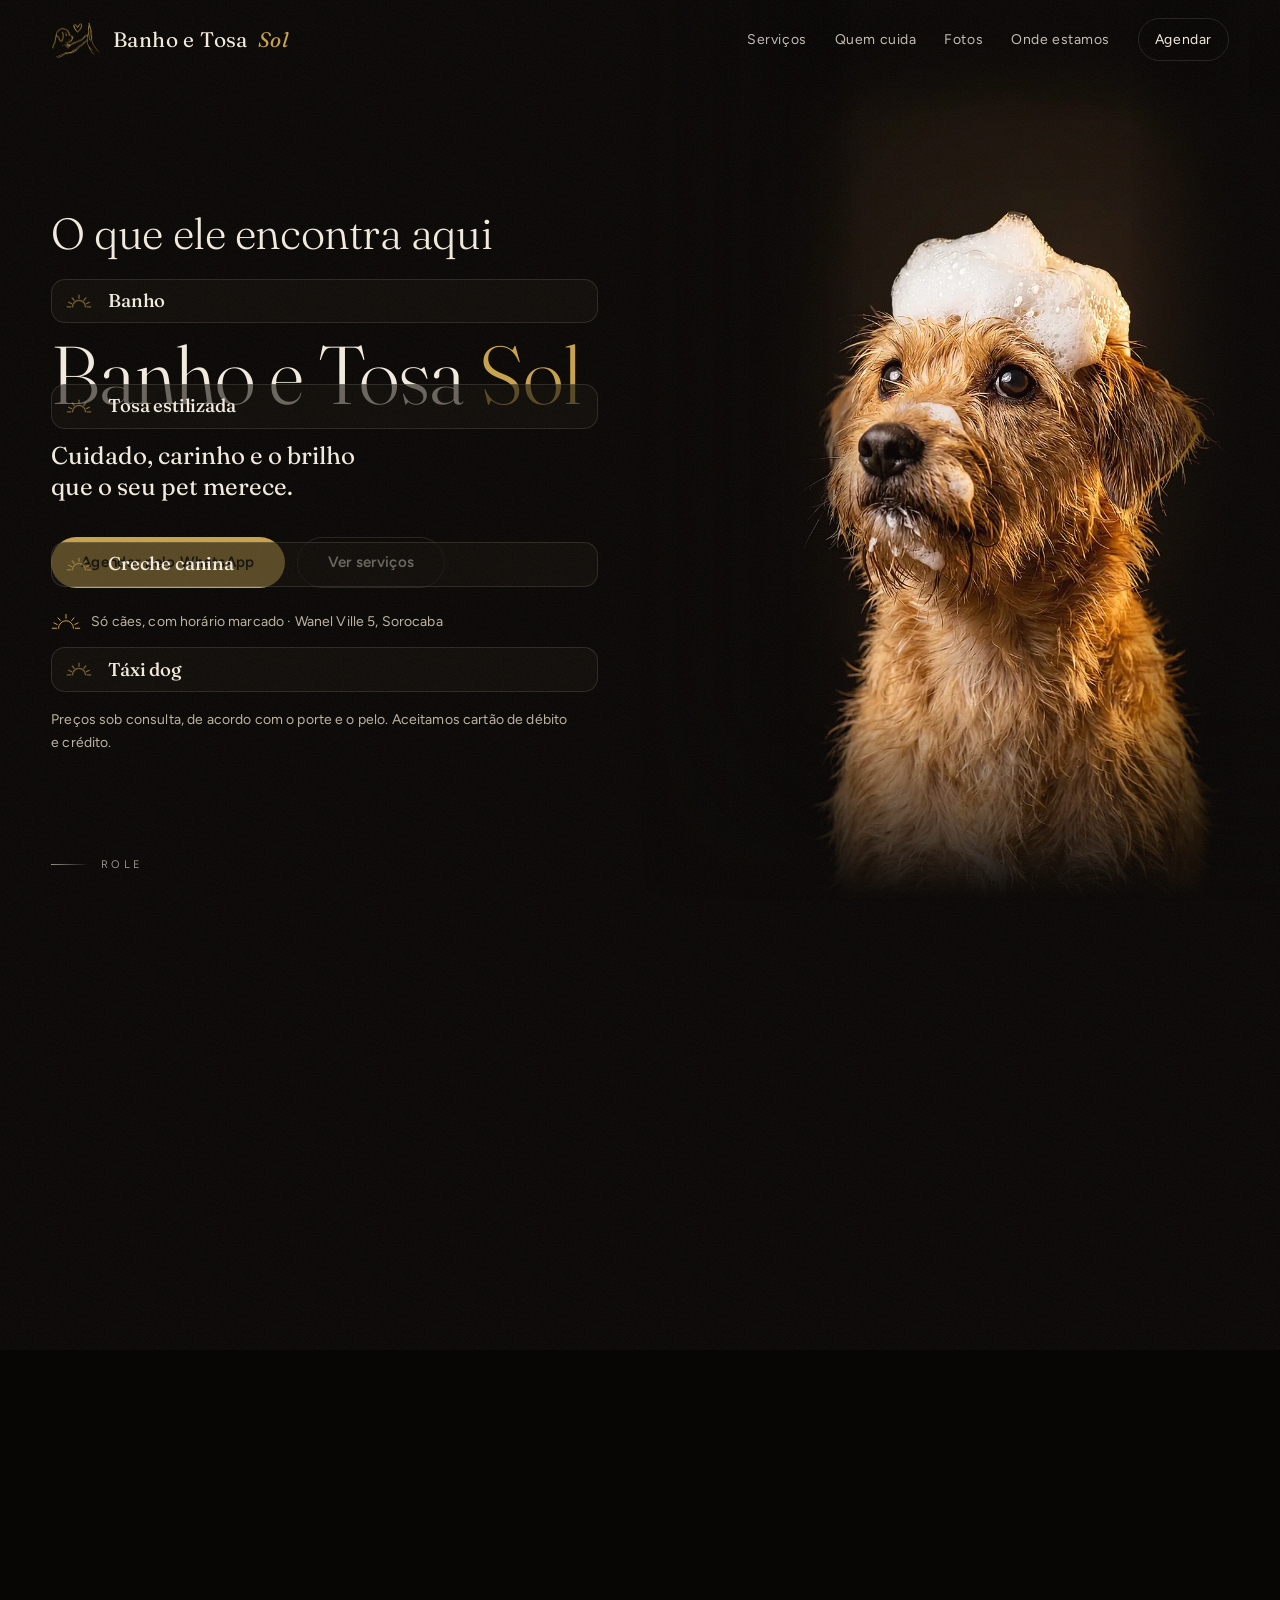
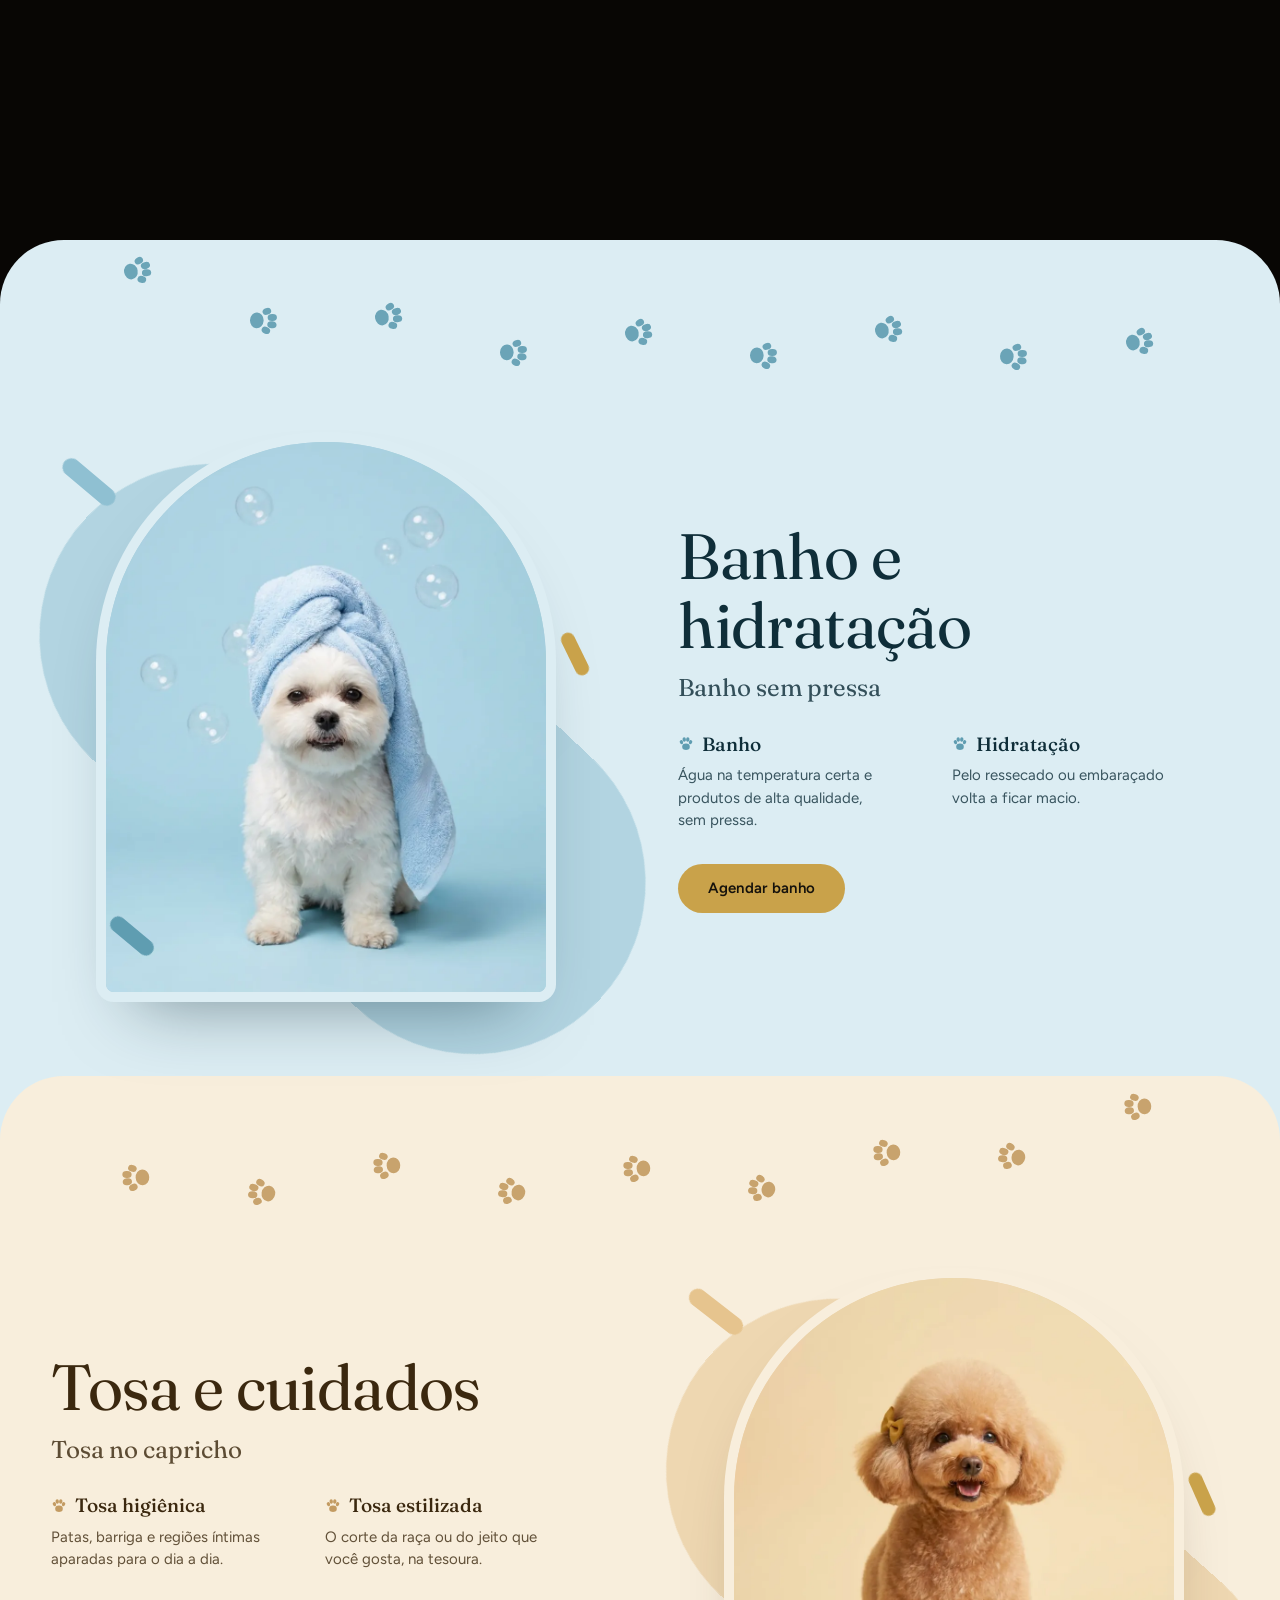
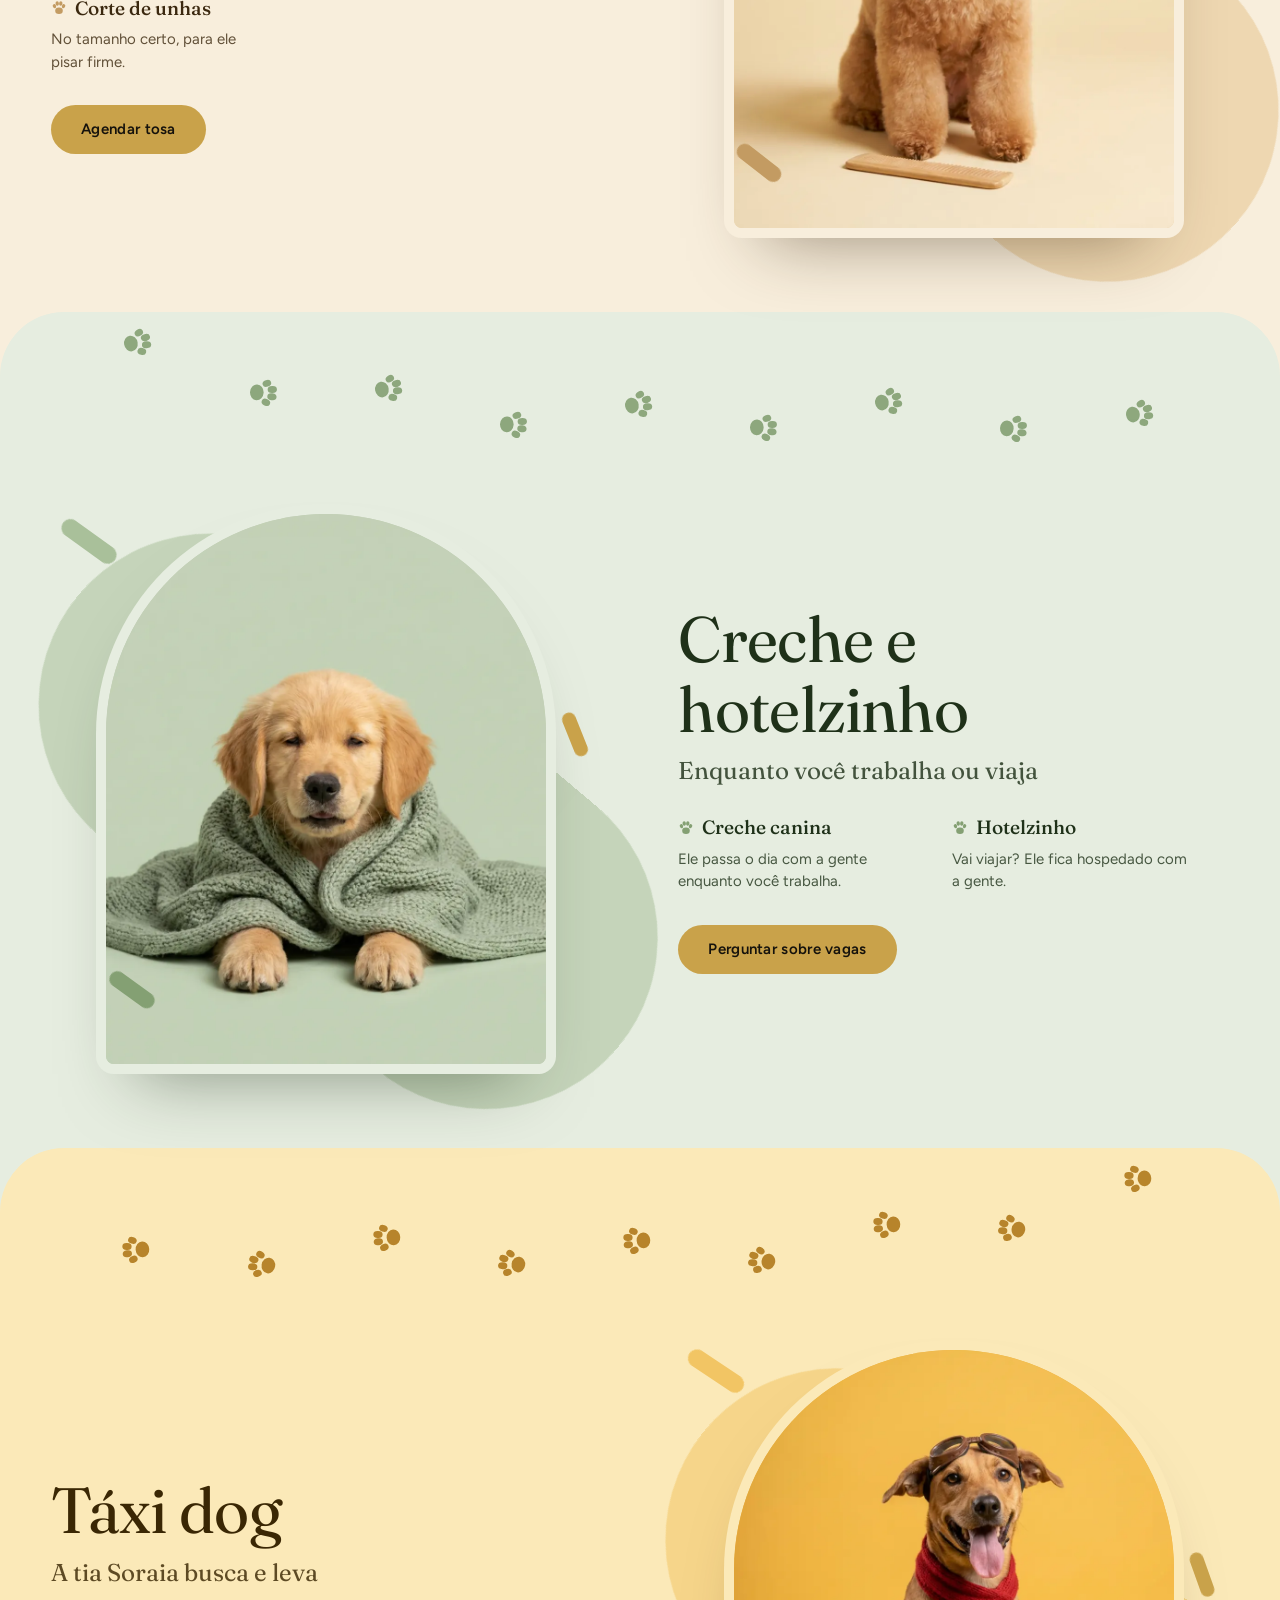
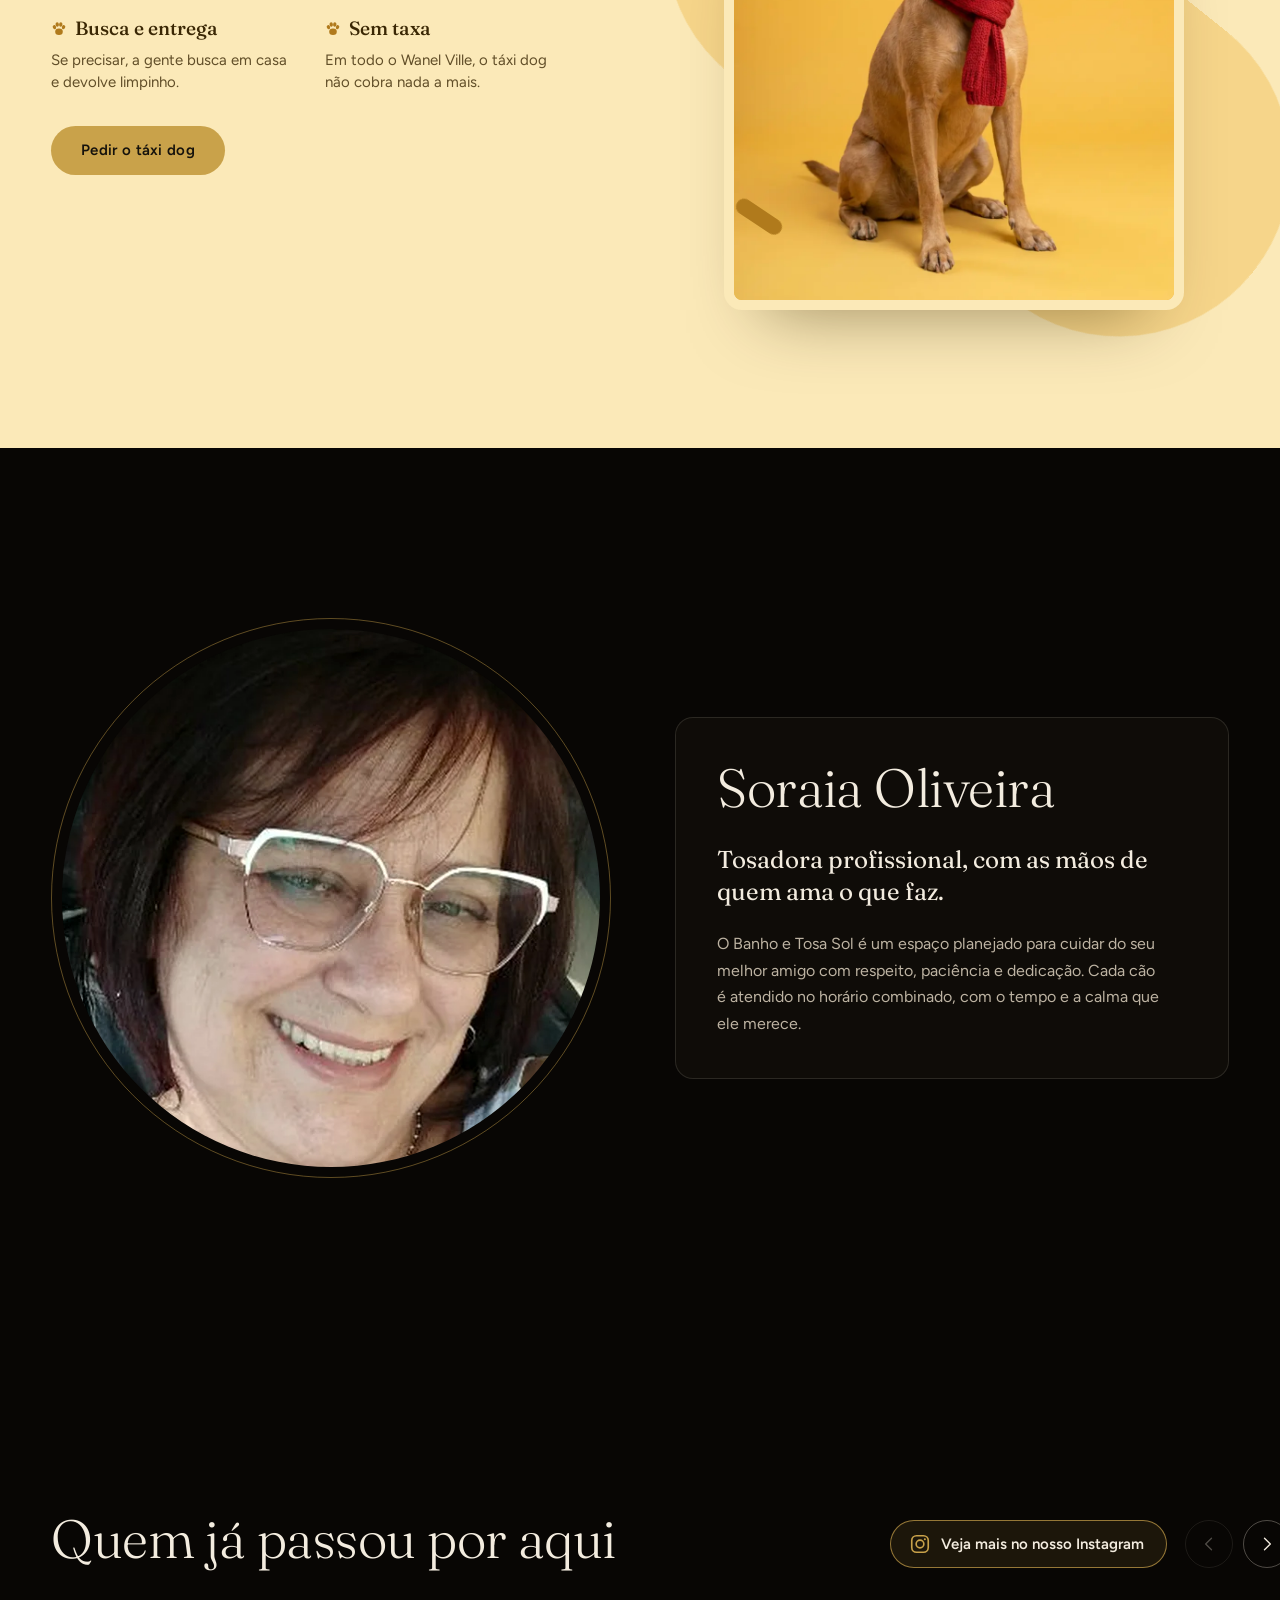
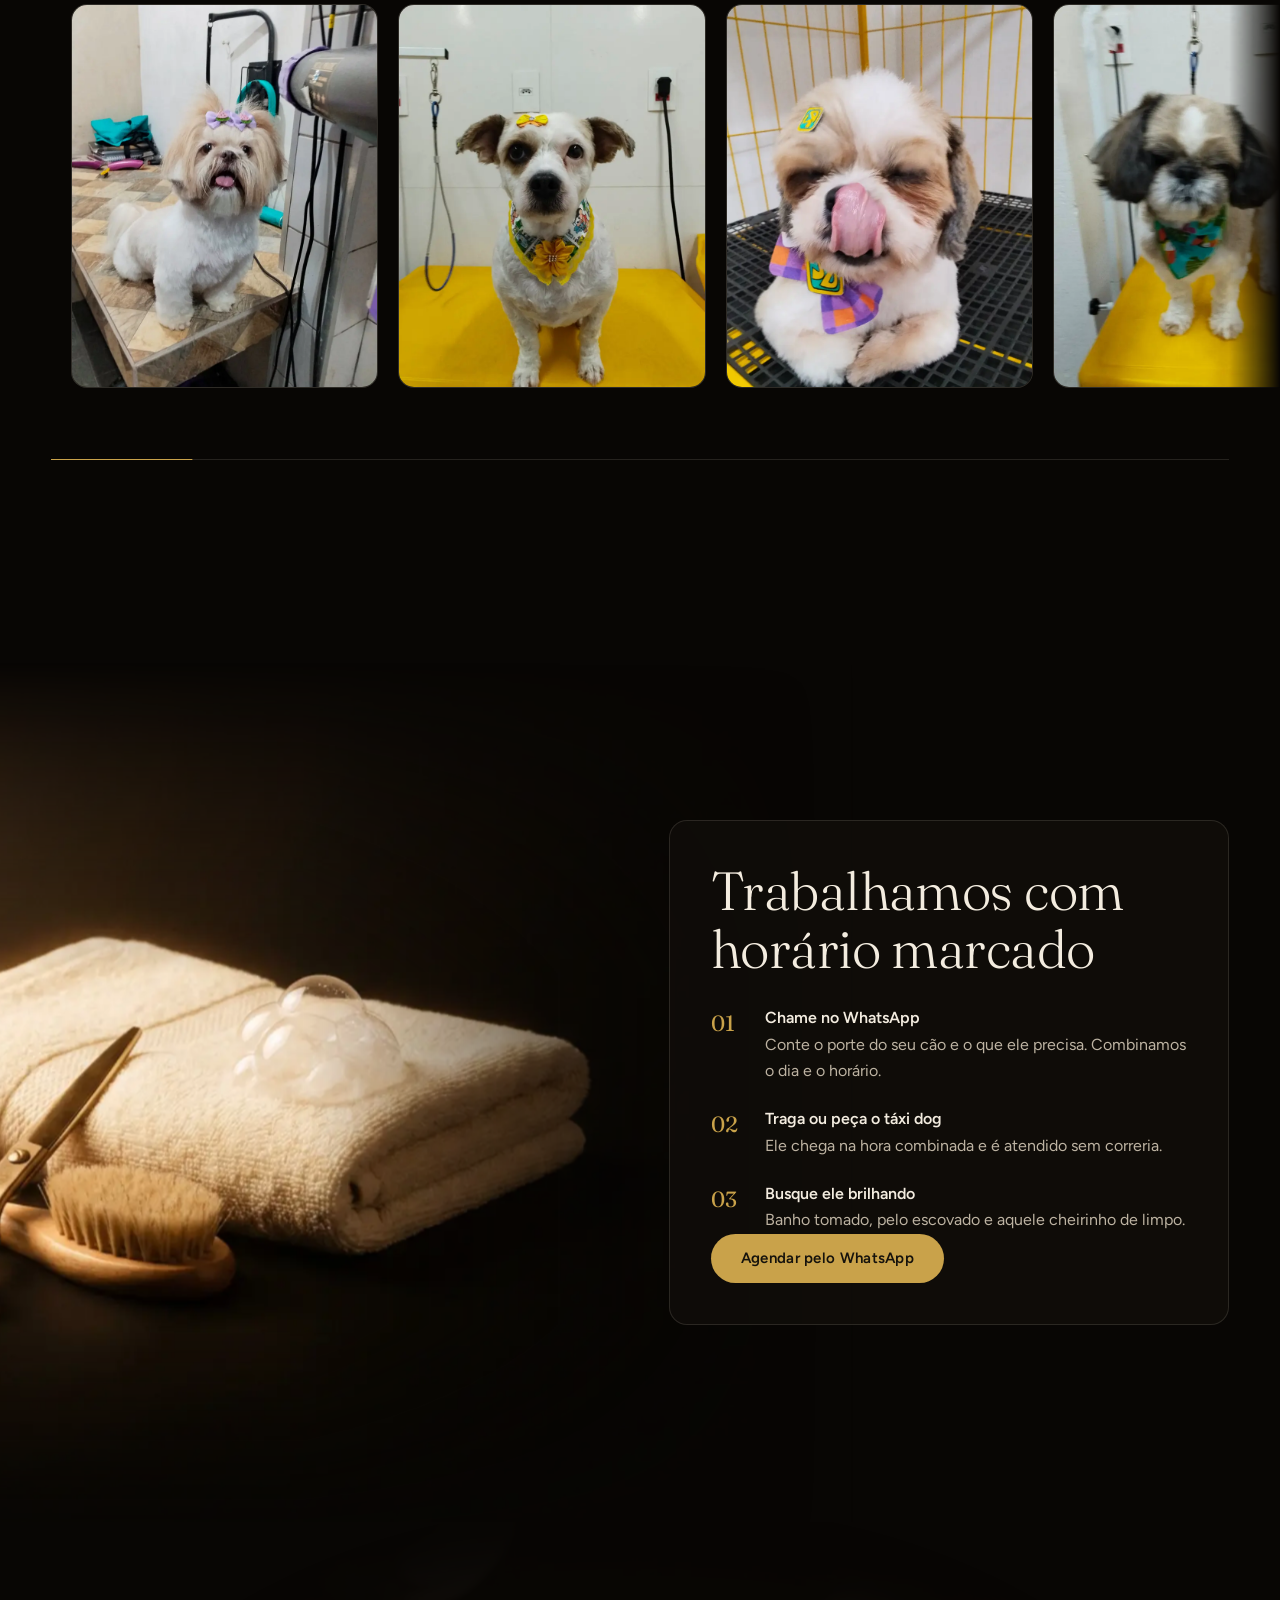
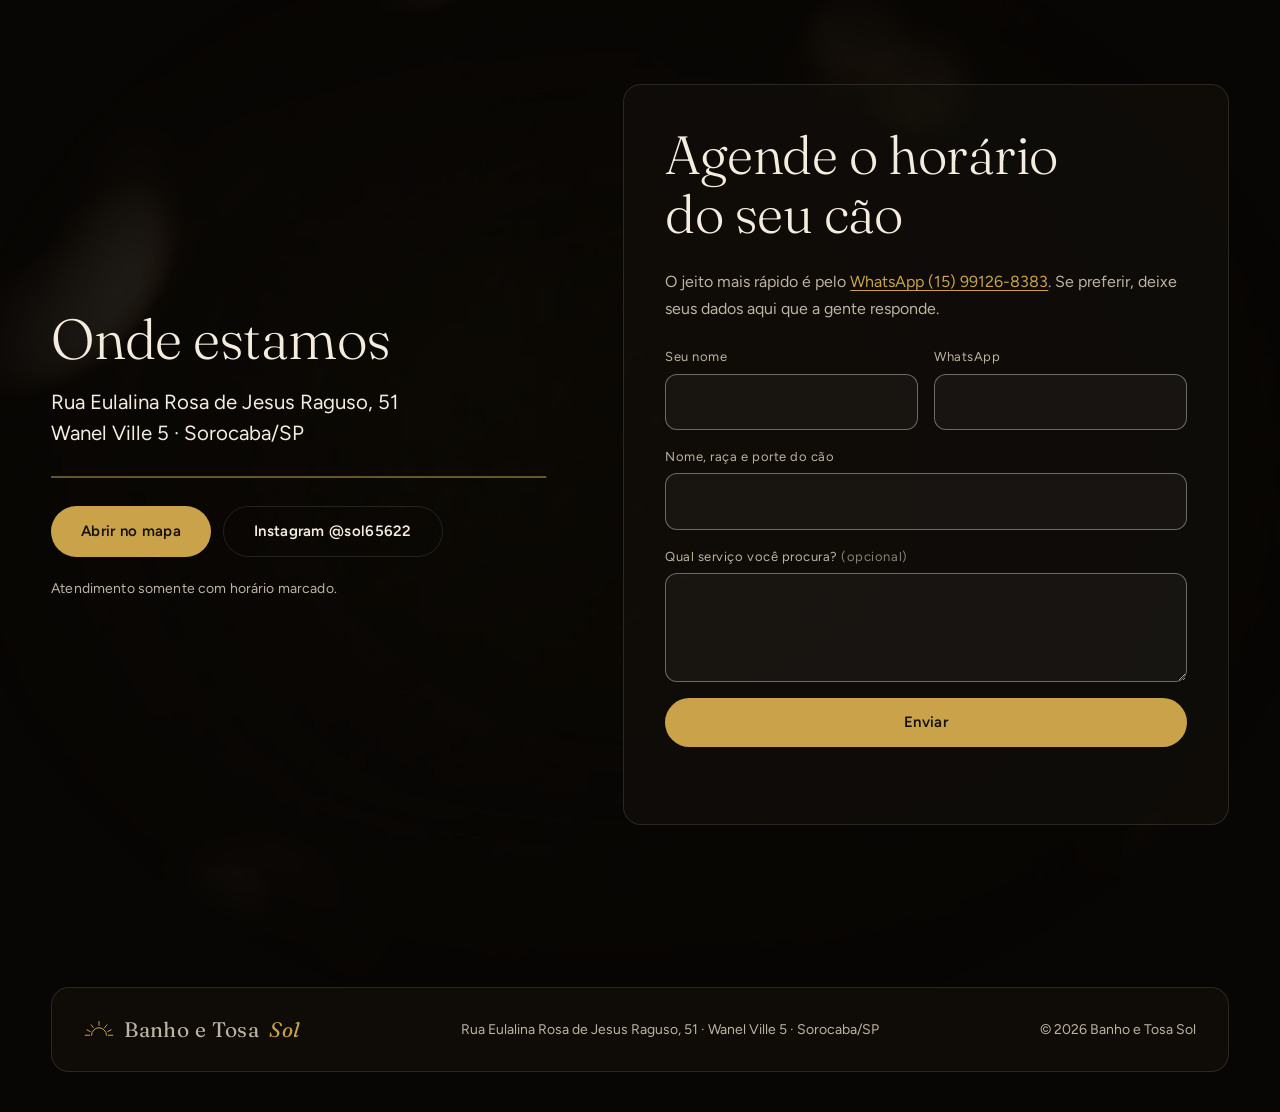
==== site/index.html @ 61ff8650 "Banho e Tosa Sol: site cinematográfico para pet shop Co-Authored-By: Claude Opus 5.5 <noreply@anthro" ====
<!doctype html>
<html lang="pt-BR">
<head>
  <meta charset="utf-8">
  <meta name="viewport" content="width=device-width, initial-scale=1, viewport-fit=cover">
  <title>Banho e Tosa Sol · Banho e tosa para cães no Wanel Ville 5, Sorocaba</title>
  <meta name="description" content="Banho, tosa higiênica e estilizada, hidratação, corte de unhas, creche, hotelzinho e táxi dog para cães. Atendimento com horário marcado no Wanel Ville 5, Sorocaba/SP.">
  <meta property="og:title" content="Banho e Tosa Sol">
  <meta property="og:description" content="Cuidado, carinho e o brilho que o seu pet merece. Banho e tosa para cães no Wanel Ville 5, Sorocaba.">
  <!-- Endereço do ar: se mudar de domínio, trocar aqui, no canonical e no og:image -->
  <link rel="canonical" href="https://banhoetosasol.netlify.app/">
  <meta property="og:url" content="https://banhoetosasol.netlify.app/">
  <meta property="og:image" content="https://banhoetosasol.netlify.app/assets/img/og.jpg">
  <meta property="og:image:width" content="1200">
  <meta property="og:image:height" content="630">
  <meta property="og:type" content="website">
  <meta property="og:locale" content="pt_BR">
  <meta name="theme-color" content="#080604">
  <link rel="icon" href="assets/favicon.png" type="image/png">
  <link rel="preconnect" href="https://fonts.googleapis.com">
  <link rel="preconnect" href="https://fonts.gstatic.com" crossorigin>
  <link href="https://fonts.googleapis.com/css2?family=Fraunces:ital,opsz,wght@0,9..144,300;0,9..144,500;1,9..144,300&family=Figtree:wght@400;500;600&display=swap" rel="stylesheet">
  <link rel="preload" as="image" href="assets/frames/desktop/f_0001.webp" media="(min-width: 861px)">
  <link rel="preload" as="image" href="assets/frames/mobile/f_0001.webp" media="(max-width: 860px)">
  <link rel="stylesheet" href="estilo.css">
  <script type="application/ld+json">
  {
    "@context": "https://schema.org",
    "@type": "PetStore",
    "name": "Banho e Tosa Sol",
    "description": "Banho e tosa para cães com horário marcado.",
    "telephone": "+55 15 99126-8383",
    "address": {
      "@type": "PostalAddress",
      "streetAddress": "Rua Eulalina Rosa de Jesus Raguso, 51",
      "addressLocality": "Sorocaba",
      "addressRegion": "SP",
      "addressCountry": "BR"
    },
    "sameAs": ["https://instagram.com/sol65622"]
  }
  </script>
</head>
<body>
<a class="pular" href="#main">Pular para o conteúdo</a>

<svg width="0" height="0" style="position:absolute" aria-hidden="true">
  <symbol id="pata" viewBox="0 0 40 40">
    <ellipse cx="20" cy="27" rx="9.5" ry="8.2"/>
    <ellipse cx="8.6" cy="15.5" rx="4.1" ry="5.3" transform="rotate(-22 8.6 15.5)"/>
    <ellipse cx="15.6" cy="8.6" rx="4.2" ry="5.6" transform="rotate(-7 15.6 8.6)"/>
    <ellipse cx="24.4" cy="8.6" rx="4.2" ry="5.6" transform="rotate(7 24.4 8.6)"/>
    <ellipse cx="31.4" cy="15.5" rx="4.1" ry="5.3" transform="rotate(22 31.4 15.5)"/>
  </symbol>
  <symbol id="sol" viewBox="0 0 48 28">
    <g fill="none" stroke="currentColor" stroke-width="1.6" stroke-linecap="round">
      <path d="M12 24a12 12 0 0 1 24 0"/>
      <path d="M24 2v6M11.3 7.3l3.6 4.4M36.7 7.3l-3.6 4.4M4.6 15.4l5.4 2.6M43.4 15.4 38 18M2 24h7M39 24h7"/>
    </g>
  </symbol>
</svg>

<header class="topo">
  <a href="#inicio" class="marca" aria-label="Banho e Tosa Sol, início">
    <img src="assets/logo-traco.png" alt="" class="marca-logo" width="200" height="153">
    <span class="marca-texto">Banho e Tosa <em>Sol</em></span>
  </a>
  <nav class="menu" aria-label="Seções">
    <a href="#servicos">Serviços</a>
    <a href="#quem-cuida">Quem cuida</a>
    <a href="#galeria">Fotos</a>
    <a href="#onde">Onde estamos</a>
    <a href="#contato" class="menu-cta">Agendar</a>
  </nav>
</header>

<main id="main" tabindex="-1">

  <!-- PALCO: o cachorro fica fixo à direita; a rolagem toca o vídeo em que os olhos descem
       acompanhando os cards de serviço que entram à esquerda, de cima para baixo. -->
  <section id="inicio" class="palco" aria-label="Banho e Tosa Sol e serviços">
    <div class="palco-fixo">

      <div class="cao" aria-hidden="true">
        <canvas class="cao-canvas"></canvas>
        <div class="cao-vinheta"></div>
      </div>

      <div class="palco-texto">
        <div class="abertura" data-ate="0.14">
          <h1>Banho e Tosa <span class="ouro">Sol</span></h1>
          <p class="apoio">Cuidado, carinho e o brilho que o seu pet merece.</p>
          <div class="acoes">
            <a class="botao" data-whats href="#contato">Agendar pelo WhatsApp</a>
            <a class="botao botao--linha" href="#servicos">Ver serviços</a>
          </div>
          <p class="nota"><svg class="sol-icone"><use href="#sol"/></svg>Só cães, com horário marcado · Wanel Ville 5, Sorocaba</p>
        </div>

        <div id="servicos" class="servicos" data-de="0.16">
          <div class="servicos-cabeca">
            <h2>O que ele encontra aqui</h2>
          </div>
          <ol class="lista-servicos">
            <li class="servico"><h3>Banho</h3><p><span>Água na temperatura certa e produtos de alta qualidade, sem pressa.</span></p></li>
            <li class="servico"><h3>Tosa higiênica</h3><p><span>Patas, barriga e regiões íntimas aparadas para o dia a dia ficar mais limpo.</span></p></li>
            <li class="servico"><h3>Tosa estilizada</h3><p><span>O corte da raça ou do jeito que você gosta, feito com tesoura e capricho.</span></p></li>
            <li class="servico"><h3>Hidratação</h3><p><span>Para o pelo ressecado ou embaraçado voltar a ficar macio.</span></p></li>
            <li class="servico"><h3>Corte de unhas</h3><p><span>Unhas no tamanho certo, para ele pisar firme e sem desconforto.</span></p></li>
            <li class="servico"><h3>Creche canina</h3><p><span>Seu cão passa o dia com a gente enquanto você trabalha.</span></p></li>
            <li class="servico"><h3>Hotelzinho</h3><p><span>Vai viajar? Ele fica hospedado com a gente.</span></p></li>
            <li class="servico"><h3>Táxi dog</h3><p><span>Se precisar, a tia Soraia busca e leva o seu cão. Sem taxa no Wanel Ville.</span></p></li>
          </ol>
          <p class="nota servicos-nota">Preços sob consulta, de acordo com o porte e o pelo. Aceitamos cartão de débito e crédito.</p>
        </div>
      </div>

      <div class="dica" aria-hidden="true"><span></span>role</div>
    </div>
  </section>

  <!-- CAPÍTULOS: cada grupo de serviço num "cômodo" colorido; trilha de patinhas na passagem -->
  <section class="capitulos" aria-label="Serviços em detalhe">
    <article class="cap cap--banho" aria-labelledby="cap-banho-titulo">
      <div class="trilha" aria-hidden="true"></div>
      <div class="cap-grade">
        <figure class="cap-foto"><span class="cap-capsula" aria-hidden="true"></span><span class="cap-pilula cap-pilula--1" aria-hidden="true"></span><span class="cap-pilula cap-pilula--2" aria-hidden="true"></span><span class="cap-pilula cap-pilula--3" aria-hidden="true"></span><div class="cap-arco"><img src="assets/img/cap-banho.webp" alt="Shih-tzu branco com uma toalha azul enrolada como turbante, cercado de bolhas de sabão" width="960" height="1200" loading="lazy" decoding="async"></div></figure>
        <div class="cap-texto">
          <h2 id="cap-banho-titulo">Banho e hidratação</h2>
          <p class="cap-lema">Banho sem pressa</p>
          <dl class="cap-servicos"><div><dt>Banho</dt><dd>Água na temperatura certa e produtos de alta qualidade, sem pressa.</dd></div><div><dt>Hidratação</dt><dd>Pelo ressecado ou embaraçado volta a ficar macio.</dd></div></dl>
          <a class="botao botao--tinta" data-whats data-msg="Olá! Quero agendar um banho para o meu cão." href="#contato">Agendar banho</a>
        </div>
      </div>
    </article>
    <article class="cap cap--tosa cap--inverso" aria-labelledby="cap-tosa-titulo">
      <div class="trilha" aria-hidden="true"></div>
      <div class="cap-grade">
        <figure class="cap-foto"><span class="cap-capsula" aria-hidden="true"></span><span class="cap-pilula cap-pilula--1" aria-hidden="true"></span><span class="cap-pilula cap-pilula--2" aria-hidden="true"></span><span class="cap-pilula cap-pilula--3" aria-hidden="true"></span><div class="cap-arco"><img src="assets/img/cap-tosa.webp" alt="Poodle caramelo recém-tosado, com um lacinho amarelo, sentado ao lado de um pente de madeira" width="960" height="1200" loading="lazy" decoding="async"></div></figure>
        <div class="cap-texto">
          <h2 id="cap-tosa-titulo">Tosa e cuidados</h2>
          <p class="cap-lema">Tosa no capricho</p>
          <dl class="cap-servicos"><div><dt>Tosa higiênica</dt><dd>Patas, barriga e regiões íntimas aparadas para o dia a dia.</dd></div><div><dt>Tosa estilizada</dt><dd>O corte da raça ou do jeito que você gosta, na tesoura.</dd></div><div><dt>Corte de unhas</dt><dd>No tamanho certo, para ele pisar firme.</dd></div></dl>
          <a class="botao botao--tinta" data-whats data-msg="Olá! Quero agendar uma tosa para o meu cão." href="#contato">Agendar tosa</a>
        </div>
      </div>
    </article>
    <article class="cap cap--creche" aria-labelledby="cap-creche-titulo">
      <div class="trilha" aria-hidden="true"></div>
      <div class="cap-grade">
        <figure class="cap-foto"><span class="cap-capsula" aria-hidden="true"></span><span class="cap-pilula cap-pilula--1" aria-hidden="true"></span><span class="cap-pilula cap-pilula--2" aria-hidden="true"></span><span class="cap-pilula cap-pilula--3" aria-hidden="true"></span><div class="cap-arco"><img src="assets/img/cap-creche.webp" alt="Filhote de golden retriever enrolado numa manta verde de tricô, quase dormindo" width="960" height="1200" loading="lazy" decoding="async"></div></figure>
        <div class="cap-texto">
          <h2 id="cap-creche-titulo">Creche e hotelzinho</h2>
          <p class="cap-lema">Enquanto você trabalha ou viaja</p>
          <dl class="cap-servicos"><div><dt>Creche canina</dt><dd>Ele passa o dia com a gente enquanto você trabalha.</dd></div><div><dt>Hotelzinho</dt><dd>Vai viajar? Ele fica hospedado com a gente.</dd></div></dl>
          <a class="botao botao--tinta" data-whats data-msg="Olá! Quero saber sobre vagas na creche ou no hotelzinho." href="#contato">Perguntar sobre vagas</a>
        </div>
      </div>
    </article>
    <article class="cap cap--taxi cap--inverso" aria-labelledby="cap-taxi-titulo">
      <div class="trilha" aria-hidden="true"></div>
      <div class="cap-grade">
        <figure class="cap-foto"><span class="cap-capsula" aria-hidden="true"></span><span class="cap-pilula cap-pilula--1" aria-hidden="true"></span><span class="cap-pilula cap-pilula--2" aria-hidden="true"></span><span class="cap-pilula cap-pilula--3" aria-hidden="true"></span><div class="cap-arco"><img src="assets/img/cap-taxi.webp" alt="Vira-lata caramelo de óculos de aviador na cabeça e lencinho vermelho, pronto para passear" width="960" height="1200" loading="lazy" decoding="async"></div></figure>
        <div class="cap-texto">
          <h2 id="cap-taxi-titulo">Táxi dog</h2>
          <p class="cap-lema">A tia Soraia busca e leva</p>
          <dl class="cap-servicos"><div><dt>Busca e entrega</dt><dd>Se precisar, a gente busca em casa e devolve limpinho.</dd></div><div><dt>Sem taxa</dt><dd>Em todo o Wanel Ville, o táxi dog não cobra nada a mais.</dd></div></dl>
          <a class="botao botao--tinta" data-whats data-msg="Olá! Quero pedir o táxi dog para o meu cão." href="#contato">Pedir o táxi dog</a>
        </div>
      </div>
    </article>
  </section>

  <!-- QUEM CUIDA -->
  <section id="quem-cuida" class="secao">
    <div class="secao-grade secao-grade--retrato">
      <figure class="retrato revelar">
        <img src="assets/img/soraia.webp" alt="Soraia Oliveira, tosadora do Banho e Tosa Sol, sorrindo" width="720" height="720" loading="lazy">
      </figure>
      <div class="painel revelar">
        <h2>Soraia Oliveira</h2>
        <p class="destaque">Tosadora profissional, com as mãos de quem ama o que faz.</p>
        <p>O Banho e Tosa Sol é um espaço planejado para cuidar do seu melhor amigo com respeito, paciência e dedicação. Cada cão é atendido no horário combinado, com o tempo e a calma que ele merece.</p>
      </div>
    </div>
  </section>

  <!-- GALERIA: fotos de clientes (trocar cada .foto--vazia por uma foto real, ver comentário abaixo) -->
  <section id="galeria" class="secao secao--galeria" aria-labelledby="galeria-titulo">
    <div class="galeria-cabeca">
      <h2 id="galeria-titulo">Quem já passou por aqui</h2>
      <div class="galeria-controles">
        <a class="galeria-insta" href="https://instagram.com/sol65622" target="_blank" rel="noopener"><svg viewBox="0 0 24 24" aria-hidden="true"><rect x="3" y="3" width="18" height="18" rx="5.2"/><circle cx="12" cy="12" r="4.2"/><circle cx="17.3" cy="6.7" r="1.1" class="ponto"/></svg>Veja mais no nosso Instagram</a>
        <button class="galeria-seta" data-dir="-1" aria-label="Fotos anteriores" disabled><svg viewBox="0 0 24 24" aria-hidden="true"><path d="M15 5l-7 7 7 7"/></svg></button>
        <button class="galeria-seta" data-dir="1" aria-label="Próximas fotos"><svg viewBox="0 0 24 24" aria-hidden="true"><path d="M9 5l7 7-7 7"/></svg></button>
      </div>
    </div>
    <!-- Para cada foto: <li class="foto" style="--i:N"><figure><div class="foto-moldura"><img src="assets/img/galeria/NOME.webp" alt="DESCRIÇÃO" width="800" height="1000" loading="lazy" decoding="async"></div></figure></li> -->
    <ul class="galeria" tabindex="0" aria-label="Fotos de cães atendidos e posts de datas especiais, role para o lado">
          <li class="foto" style="--i:0">
            <figure>
              <div class="foto-moldura"><img src="assets/img/galeria/p01.webp" alt="Shih-tzu de pelo claro com laço lilás, recém-tosado, sentado na bancada do salão" width="800" height="1000" loading="lazy" decoding="async"></div>
            </figure>
          </li>
          <li class="foto" style="--i:1">
            <figure>
              <div class="foto-moldura"><img src="assets/img/galeria/p04.webp" alt="Cão branco de orelhas marrons com bandana amarela, sentado na mesa de banho" width="800" height="1000" loading="lazy" decoding="async"></div>
            </figure>
          </li>
          <li class="foto" style="--i:2">
            <figure>
              <div class="foto-moldura"><img src="assets/img/galeria/p05.webp" alt="Shih-tzu branco e caramelo lambendo o focinho, com gravatinha xadrez lilás" width="800" height="1000" loading="lazy" decoding="async"></div>
            </figure>
          </li>
          <li class="foto" style="--i:3">
            <figure>
              <div class="foto-moldura"><img src="assets/img/galeria/p09.webp" alt="Shih-tzu preto e branco com bandana verde, em pé na mesa de banho amarela" width="800" height="1000" loading="lazy" decoding="async"></div>
            </figure>
          </li>
          <li class="foto" style="--i:4">
            <figure>
              <div class="foto-moldura"><img src="assets/img/galeria/p16.webp" alt="Shih-tzu cinza com chapéu de bruxa e capa laranja, em post de Halloween" width="800" height="1000" loading="lazy" decoding="async"></div>
              <figcaption>Halloween no @sol65622</figcaption>
            </figure>
          </li>
          <li class="foto" style="--i:5">
            <figure>
              <div class="foto-moldura"><img src="assets/img/galeria/p22.webp" alt="Shih-tzu branco e caramelo com gola colorida, em post de Dia das Crianças" width="800" height="1000" loading="lazy" decoding="async"></div>
              <figcaption>Dia das Crianças no @sol65622</figcaption>
            </figure>
          </li>
          <li class="foto" style="--i:6">
            <figure>
              <div class="foto-moldura"><img src="assets/img/galeria/p20.webp" alt="Shih-tzu preto e branco com chapéu e capa roxos de bruxa, em post de Halloween" width="800" height="1000" loading="lazy" decoding="async"></div>
              <figcaption>Halloween no @sol65622</figcaption>
            </figure>
          </li>
          <li class="foto" style="--i:7">
            <figure>
              <div class="foto-moldura"><img src="assets/img/galeria/p19.webp" alt="Shih-tzu com gravata-borboleta azul e amarela, em post de Dia dos Pais" width="800" height="1000" loading="lazy" decoding="async"></div>
              <figcaption>Dia dos Pais no @sol65622</figcaption>
            </figure>
          </li>
          <li class="foto" style="--i:8">
            <figure>
              <div class="foto-moldura"><img src="assets/img/galeria/p21.webp" alt="Shih-tzu com bandana vermelha, em post de Dia dos Pais" width="800" height="1000" loading="lazy" decoding="async"></div>
              <figcaption>Dia dos Pais no @sol65622</figcaption>
            </figure>
          </li>
    </ul>
    <div class="galeria-progresso" aria-hidden="true"><span></span></div>
  </section>

  <!-- COMO FUNCIONA -->
  <section id="como-funciona" class="secao">
    <img class="arte arte--esquerda" src="assets/img/cuidado.webp" alt="" loading="lazy">
    <div class="secao-grade secao-grade--direita">
      <div class="painel revelar">
        <h2>Trabalhamos com horário marcado</h2>
        <ol class="passos">
          <li><strong>Chame no WhatsApp</strong><span>Conte o porte do seu cão e o que ele precisa. Combinamos o dia e o horário.</span></li>
          <li><strong>Traga ou peça o táxi dog</strong><span>Ele chega na hora combinada e é atendido sem correria.</span></li>
          <li><strong>Busque ele brilhando</strong><span>Banho tomado, pelo escovado e aquele cheirinho de limpo.</span></li>
        </ol>
        <a class="botao" data-whats href="#contato">Agendar pelo WhatsApp</a>
      </div>
    </div>
  </section>

  <!-- ONDE ESTAMOS + CONTATO, lado a lado -->
  <section id="contato" class="secao secao--contato">
    <img class="arte arte--fundo arte--suave" src="assets/img/bolhas.webp" alt="" loading="lazy">
    <div class="contato-grade">
      <div id="onde" class="onde revelar">
        <div class="onde-texto">
          <h2>Onde estamos</h2>
          <address>Rua Eulalina Rosa de Jesus Raguso, 51<br>Wanel Ville 5 · Sorocaba/SP</address>
        </div>
        <svg class="onde-linha" viewBox="0 0 400 2" preserveAspectRatio="none" aria-hidden="true"><line x1="0" y1="1" x2="400" y2="1" pathLength="1"/></svg>
        <div class="onde-acoes">
          <a class="botao" href="https://www.google.com/maps/search/?api=1&query=Rua+Eulalina+Rosa+de+Jesus+Raguso%2C+51%2C+Wanel+Ville+5%2C+Sorocaba+SP" target="_blank" rel="noopener">Abrir no mapa</a>
          <a class="botao botao--linha" href="https://instagram.com/sol65622" target="_blank" rel="noopener">Instagram @sol65622</a>
          <p class="nota">Atendimento somente com horário marcado.</p>
        </div>
      </div>
      <div class="painel painel--form revelar">
        <h2>Agende o horário do seu cão</h2>
        <p>O jeito mais rápido é pelo <a data-whats href="#contato">WhatsApp (15) 99126-8383</a>. Se preferir, deixe seus dados aqui que a gente responde.</p>
        <form class="form" novalidate>
          <div class="campo">
            <label for="f-nome">Seu nome</label>
            <input id="f-nome" name="nome" autocomplete="name" required>
          </div>
          <div class="campo">
            <label for="f-tel">WhatsApp</label>
            <input id="f-tel" name="telefone" type="tel" autocomplete="tel" inputmode="tel" required>
          </div>
          <div class="campo campo--inteiro">
            <label for="f-cao">Nome, raça e porte do cão</label>
            <input id="f-cao" name="cao" autocomplete="off" required>
          </div>
          <div class="campo campo--inteiro">
            <label for="f-msg">Qual serviço você procura? <span class="opcional">(opcional)</span></label>
            <textarea id="f-msg" name="mensagem" rows="3"></textarea>
          </div>
          <input type="text" name="_honey" class="pote" tabindex="-1" autocomplete="off" aria-hidden="true">
          <button type="submit" class="botao campo--inteiro">Enviar</button>
          <p class="form-status campo--inteiro" role="status" aria-live="polite"></p>
        </form>
      </div>
    </div>
  </section>

</main>

<footer class="rodape">
  <div class="painel rodape-painel">
    <span class="marca-texto"><svg class="sol-icone"><use href="#sol"/></svg>Banho e Tosa <em>Sol</em></span>
    <span>Rua Eulalina Rosa de Jesus Raguso, 51 · Wanel Ville 5 · Sorocaba/SP</span>
    <span>© <span data-ano></span> Banho e Tosa Sol</span>
  </div>
</footer>

<a class="whats" data-whats target="_blank" rel="noopener" aria-label="Conversar no WhatsApp">
  <svg viewBox="0 0 32 32" aria-hidden="true"><path fill="currentColor" d="M16 3C9 3 3.3 8.6 3.3 15.6c0 2.4.7 4.7 1.9 6.7L3 29l6.9-2.1c1.9 1 4 1.6 6.1 1.6 7 0 12.7-5.6 12.7-12.6S23 3 16 3Zm0 23.1c-1.9 0-3.8-.5-5.4-1.5l-.4-.2-4.1 1.2 1.3-4-.3-.4a10.4 10.4 0 0 1-1.6-5.6C5.5 9.8 10.2 5.2 16 5.2s10.5 4.6 10.5 10.4S21.8 26.1 16 26.1Zm5.8-7.8c-.3-.2-1.9-.9-2.2-1-.3-.1-.5-.2-.7.2-.2.3-.8 1-1 1.2-.2.2-.4.2-.7.1-.3-.2-1.3-.5-2.5-1.6-.9-.8-1.6-1.8-1.7-2.1-.2-.3 0-.5.1-.6l.5-.6.3-.5c.1-.2 0-.4 0-.6l-1-2.4c-.3-.6-.5-.5-.7-.5h-.6c-.2 0-.6.1-.9.4-.3.3-1.2 1.1-1.2 2.8s1.2 3.2 1.4 3.4c.2.2 2.4 3.6 5.7 5 .8.4 1.4.6 1.9.7.8.3 1.6.2 2.2.1.7-.1 1.9-.8 2.2-1.5.3-.7.3-1.4.2-1.5-.1-.2-.3-.3-.6-.4Z"/></svg>
</a>

<script src="config.js"></script>
<script src="app.js"></script>
</body>
</html>
---- site/estilo.css ----
/* ── Tokens: ajuste pela identidade visual do cliente ───────────────────── */
:root {
  --fundo: #080604;          /* MESMA cor usada nos prompts das imagens */
  --fundo-2: #12100c;
  --texto: #f3ecdf;
  --texto-suave: #bdb3a2;
  --acento: #c9a24a;         /* cor principal da marca */
  --acento-texto: #15120c;   /* texto sobre o acento */
  --linha: rgb(243 236 223 / 0.12);
  --painel: rgb(20 17 12 / 0.62);
  --mistura: lighten;        /* tema escuro: lighten | tema claro: multiply */

  --fonte-titulo: "Fraunces", Georgia, serif;
  --fonte-texto: "Figtree", system-ui, sans-serif;

  --raio: 18px;
  --gutter: clamp(16px, 4vw, 56px);
  --largura: 1240px;
  --ease: cubic-bezier(.2, .7, .1, 1);
}
/* Tema claro (marcas de luz, saúde, casamento etc.): troque os tokens assim
:root {
  --fundo: #f4efe7; --fundo-2: #ebe4d8; --texto: #1d1a16; --texto-suave: #5d564c;
  --linha: rgb(29 26 22 / .12); --painel: rgb(244 239 231 / .7); --mistura: multiply;
}
*/

*, *::before, *::after { box-sizing: border-box; }
html { scroll-behavior: smooth; -webkit-text-size-adjust: 100%; overflow-x: clip; }
body {
  margin: 0;
  background: var(--fundo);
  color: var(--texto);
  font: 400 clamp(16px, 1.05vw, 18px)/1.65 var(--fonte-texto);
  overflow-x: clip;
  -webkit-font-smoothing: antialiased;
}
/* Grão de filme: tira o aspecto "liso de IA" */
body::after {
  content: ""; position: fixed; inset: -50%; z-index: 90; pointer-events: none; opacity: .07;
  background-image: url("data:image/svg+xml,%3Csvg xmlns='http://www.w3.org/2000/svg' width='160' height='160'%3E%3Cfilter id='n'%3E%3CfeTurbulence type='fractalNoise' baseFrequency='.9' numOctaves='2' stitchTiles='stitch'/%3E%3C/filter%3E%3Crect width='100%25' height='100%25' filter='url(%23n)'/%3E%3C/svg%3E");
  animation: grao 1s steps(4) infinite;
}
@keyframes grao { 25% { transform: translate(-3%, 2%); } 50% { transform: translate(2%, -3%); } 75% { transform: translate(-2%, -1%); } }

img { max-width: 100%; display: block; }
a { color: inherit; }
h1, h2, h3 { font-family: var(--fonte-titulo); font-weight: 300; line-height: 1.08; margin: 0 0 .5em; letter-spacing: -.01em; text-wrap: balance; }
h1 { font-size: clamp(38px, 6.2vw, 96px); }
h2 { font-size: clamp(32px, 4.2vw, 64px); }
h3 { font-size: clamp(21px, 1.8vw, 27px); font-weight: 500; }
p { margin: 0 0 1em; color: var(--texto-suave); text-wrap: pretty; }

/* ── Topo ──────────────────────────────────────────────────────────────── */
.topo {
  position: fixed; inset: 0 0 auto; z-index: 50;
  display: flex; align-items: center; justify-content: space-between; gap: 16px;
  padding: 18px var(--gutter);
  transition: background .4s var(--ease), backdrop-filter .4s;
}
.topo.rolou { background: rgb(8 6 4 / .62); backdrop-filter: blur(14px); -webkit-backdrop-filter: blur(14px); }
.marca { text-decoration: none; display: flex; align-items: center; }
.marca-logo { height: 34px; width: auto; }
.marca-texto { font-family: var(--fonte-titulo); font-size: 22px; letter-spacing: .02em; }
.menu { display: flex; gap: 28px; align-items: center; font-size: 14px; letter-spacing: .04em; }
.menu a { text-decoration: none; opacity: .8; transition: opacity .3s; }
.menu a:hover { opacity: 1; }
.menu-cta { border: 1px solid var(--linha); padding: 9px 16px; border-radius: 999px; opacity: 1 !important; }
@media (max-width: 760px) { .menu a:not(.menu-cta) { display: none; } }

/* ── Palco: cachorro fixo à direita, texto e serviços à esquerda ─────────── */
em { font-style: italic; color: var(--acento); }
.ouro { color: var(--acento); }
.marca { gap: 12px; }
.marca-logo { height: 38px; }
.marca-texto { font-size: 21px; display: inline-flex; align-items: center; gap: 10px; }
.sol-icone { width: 30px; height: 18px; color: var(--acento); flex: none; }

.palco { position: relative; height: var(--curso, 560vh); }
.palco-fixo { position: sticky; top: 0; height: 100vh; height: 100svh; overflow: hidden; }

.cao {
  position: absolute; top: 0; right: 0; bottom: 0; width: 50vw;
  -webkit-mask-image: linear-gradient(to right, transparent 0%, #000 34%), linear-gradient(to bottom, #000 78%, transparent);
          mask-image: linear-gradient(to right, transparent 0%, #000 34%), linear-gradient(to bottom, #000 78%, transparent);
  -webkit-mask-composite: source-in; mask-composite: intersect;
}
.cao { background: url("assets/img/cao-poster.webp") right 5% top / auto 100% no-repeat; }
.cao-canvas { position: absolute; inset: 0; width: 100%; height: 100%; }
.cao-vinheta { display: none; }

.palco-texto {
  position: absolute; inset: 0 auto 0 0; width: min(600px, 52vw);
  padding: 96px 0 32px var(--gutter);
  display: grid; grid-template-rows: minmax(0, 1fr); align-items: center;
}
.abertura, .servicos { grid-area: 1 / 1; min-height: 0; transition: opacity .7s var(--ease), transform .9s var(--ease), filter .7s var(--ease); }
.abertura.fora { opacity: 0; transform: translateY(-28px); filter: blur(6px); pointer-events: none; }
.servicos:not(.dentro) { opacity: 0; transform: translateY(28px); pointer-events: none; }
.servicos:not(.dentro) .servico { transition: none; }
/* A lista ocupa no máximo o espaço que sobra; se não couber, rola sozinha com o card atual (app.js) */
.servicos { max-height: 100%; display: flex; flex-direction: column; }
.servicos-cabeca, .servicos-nota { flex: none; }

.abertura h1 { font-size: clamp(46px, 6.4vw, 104px); margin-bottom: .25em; }
.apoio { font-family: var(--fonte-titulo); font-size: clamp(21px, 1.9vw, 30px); line-height: 1.3; color: var(--texto); margin: 0 0 34px; max-width: 20ch; }
.acoes { display: flex; flex-wrap: wrap; gap: 12px; }
.nota { display: flex; align-items: center; gap: 10px; font-size: 14px; letter-spacing: .01em; color: var(--texto-suave); margin: 22px 0 0; }

.servicos-cabeca h2 { font-size: clamp(30px, 3.4vw, 50px); margin-bottom: clamp(12px, 2.2vh, 24px); }
.lista-servicos { min-height: 0; overflow: hidden; list-style: none; margin: 0; padding: 2px 2px 2px 0; display: grid; align-content: start; gap: clamp(4px, .9vh, 10px); counter-reset: s; }
.servico {
  counter-increment: s;
  display: grid; grid-template-columns: 26px 1fr; column-gap: 16px; align-items: center;
  padding: clamp(8px, 1.25vh, 14px) 18px clamp(8px, 1.25vh, 14px) 14px;
  border: 1px solid var(--linha); border-radius: 14px; background: var(--painel);
  opacity: 0; transform: translateX(-18px);
  transition: opacity .6s var(--ease), transform .7s var(--ease), border-color .5s, background .5s;
}
.servico::before { content: ""; grid-row: span 2; align-self: center; width: 26px; height: 15px; background: var(--acento); opacity: .55; transition: opacity .5s;
  -webkit-mask: url("data:image/svg+xml,%3Csvg xmlns='http://www.w3.org/2000/svg' viewBox='0 0 48 28'%3E%3Cg fill='none' stroke='%23000' stroke-width='2.4' stroke-linecap='round'%3E%3Cpath d='M12 24a12 12 0 0 1 24 0'/%3E%3Cpath d='M24 2v6M11.3 7.3l3.6 4.4M36.7 7.3l-3.6 4.4M4.6 15.4l5.4 2.6M43.4 15.4 38 18M2 24h7M39 24h7'/%3E%3C/g%3E%3C/svg%3E") center / contain no-repeat;
          mask: url("data:image/svg+xml,%3Csvg xmlns='http://www.w3.org/2000/svg' viewBox='0 0 48 28'%3E%3Cg fill='none' stroke='%23000' stroke-width='2.4' stroke-linecap='round'%3E%3Cpath d='M12 24a12 12 0 0 1 24 0'/%3E%3Cpath d='M24 2v6M11.3 7.3l3.6 4.4M36.7 7.3l-3.6 4.4M4.6 15.4l5.4 2.6M43.4 15.4 38 18M2 24h7M39 24h7'/%3E%3C/g%3E%3C/svg%3E") center / contain no-repeat; }
.servico.atual::before { opacity: 1; }
.servico h3 { font-size: clamp(18px, 1.45vw, 22px); margin: 0; }
.servico p { font-size: clamp(13.5px, .95vw, 15px); line-height: 1.45; }
.servico.ativo { opacity: .62; transform: none; }
.lista-servicos.transborda {
  -webkit-mask-image: linear-gradient(to bottom, transparent, #000 28px, #000 calc(100% - 28px), transparent);
          mask-image: linear-gradient(to bottom, transparent, #000 28px, #000 calc(100% - 28px), transparent);
}
.lista-servicos.transborda.no-topo { -webkit-mask-image: linear-gradient(to bottom, #000 calc(100% - 28px), transparent); mask-image: linear-gradient(to bottom, #000 calc(100% - 28px), transparent); }
.lista-servicos.transborda.no-fim { -webkit-mask-image: linear-gradient(to bottom, transparent, #000 28px); mask-image: linear-gradient(to bottom, transparent, #000 28px); }
/* Só o card atual mostra a descrição, em qualquer tela */
.servico p { display: grid; grid-template-rows: 0fr; opacity: 0; margin: 0; transition: grid-template-rows .5s var(--ease), opacity .4s var(--ease), margin .5s var(--ease); }
.servico p > span { overflow: hidden; }
.servico.atual p { grid-template-rows: 1fr; opacity: 1; margin-top: 4px; }
.servico.atual { opacity: 1; border-color: color-mix(in srgb, var(--acento) 55%, transparent); background: color-mix(in srgb, var(--acento) 7%, transparent); }
.servicos-nota { margin-top: 14px; opacity: 0; transition: opacity .6s var(--ease); }
.servicos.completa .servicos-nota { opacity: 1; }

.dica {
  position: absolute; bottom: 26px; left: var(--gutter);
  display: flex; align-items: center; gap: 12px; font-size: 11px; letter-spacing: .3em; text-transform: uppercase; opacity: .6;
  transition: opacity .5s;
}
.dica span { width: 38px; height: 1px; background: linear-gradient(to right, var(--texto), transparent); animation: dica 2s var(--ease) infinite; }
@keyframes dica { 0% { transform: scaleX(0); transform-origin: left; } 50% { transform: scaleX(1); transform-origin: left; } 51% { transform-origin: right; } 100% { transform: scaleX(0); transform-origin: right; } }
.palco.andou .dica { opacity: 0; }

/* Quem cuida */
.secao-grade--retrato { grid-template-columns: minmax(0, 440px) minmax(0, 600px); gap: clamp(24px, 5vw, 80px); align-items: center; justify-content: center; }
.retrato { margin: 0; aspect-ratio: 1; border-radius: 50%; padding: 10px; border: 1px solid color-mix(in srgb, var(--acento) 45%, transparent); }
.retrato img { width: 100%; height: 100%; object-fit: cover; object-position: 50% 50%; border-radius: 50%; filter: saturate(.92) contrast(1.03); }
.destaque { font-family: var(--fonte-titulo); font-size: clamp(21px, 1.9vw, 28px); line-height: 1.3; color: var(--texto); }

/* Onde estamos: faixa aberta, endereço grande à esquerda e ações à direita */
.secao--onde { min-height: 70vh; }
.contato-grade { width: 100%; max-width: var(--largura); margin: 0 auto; display: grid; grid-template-columns: minmax(0, .9fr) minmax(0, 1.1fr); gap: clamp(32px, 6vw, 96px); align-items: center; }
.onde { scroll-margin-top: 110px; }
.onde h2 { font-size: clamp(38px, 4.4vw, 66px); margin-bottom: .3em; }
.onde address { font-size: clamp(19px, 1.6vw, 24px); color: var(--texto); margin: 0; }
.onde-linha { display: block; width: 100%; height: 2px; overflow: visible; margin: 28px 0; }
.onde-linha line { stroke: var(--acento); stroke-width: 1; stroke-dasharray: 1; stroke-dashoffset: 1; transition: stroke-dashoffset 1.6s var(--ease) .2s; }
.onde.visto .onde-linha line { stroke-dashoffset: 0; }
.onde-acoes { display: flex; flex-wrap: wrap; gap: 12px; }
.onde-acoes .nota { flex-basis: 100%; margin-top: 8px; }
@media (max-width: 960px) { .contato-grade { grid-template-columns: 1fr; } }
address { font-style: normal; font-size: clamp(18px, 1.5vw, 22px); line-height: 1.5; margin: 0 0 28px; }

.botao.botao--linha { background: transparent; color: var(--texto); border: 1px solid var(--linha); }
.botao.botao--linha:hover { border-color: var(--acento); filter: none; }
.painel a:not(.botao) { color: var(--acento); }

/* ── Painéis (todo texto mora num painel) ──────────────────────────────── */
.painel {
  position: relative;
  background: var(--painel);
  border: 1px solid var(--linha);
  border-radius: var(--raio);
  padding: clamp(24px, 3.2vw, 48px);
}
.painel--vidro { background: rgb(8 6 4 / .38); }
.painel > :last-child { margin-bottom: 0; }

/* ── Seções ────────────────────────────────────────────────────────────── */
.secao {
  position: relative; isolation: isolate; overflow: clip;
  min-height: 100vh; padding: 18vh var(--gutter);
  display: grid; align-content: center;
}
.secao-grade { width: 100%; max-width: var(--largura); margin: 0 auto; display: grid; grid-template-columns: minmax(0, 560px) 1fr; }
.secao-grade--direita { grid-template-columns: 1fr minmax(0, 560px); }
.secao-grade--direita > .painel { grid-column: 2; }
.secao--larga { gap: 28px; justify-items: center; }
.passos { list-style: none; margin: 8px 0 0; padding: 0; counter-reset: p; display: grid; gap: 22px; }
.passos li { counter-increment: p; display: grid; grid-template-columns: 42px 1fr; column-gap: 12px; }
.passos li::before { content: counter(p, decimal-leading-zero); grid-row: span 2; font-family: var(--fonte-titulo); color: var(--acento); font-size: 22px; }
.passos strong { font-weight: 600; }
.passos span { color: var(--texto-suave); }

/* ── Arte: imagens fundidas ao fundo (nunca retângulo com borda) ───────── */
.arte {
  position: absolute; z-index: -1; pointer-events: none;
  object-fit: cover; mix-blend-mode: var(--mistura);
  -webkit-mask-composite: source-in; mask-composite: intersect;
}
.arte--direita, .arte--esquerda { top: 0; bottom: 0; width: 64vw; height: 100%; }
.arte--direita {
  right: 0;
  -webkit-mask-image: linear-gradient(to left, #000 38%, transparent 96%), linear-gradient(to bottom, transparent, #000 18%, #000 80%, transparent);
          mask-image: linear-gradient(to left, #000 38%, transparent 96%), linear-gradient(to bottom, transparent, #000 18%, #000 80%, transparent);
}
.arte--esquerda {
  left: 0;
  -webkit-mask-image: linear-gradient(to right, #000 38%, transparent 96%), linear-gradient(to bottom, transparent, #000 18%, #000 80%, transparent);
          mask-image: linear-gradient(to right, #000 38%, transparent 96%), linear-gradient(to bottom, transparent, #000 18%, #000 80%, transparent);
}
.arte--fundo {
  inset: 0; width: 100%; height: 100%; opacity: .5;
  /* closest-side: a elipse zera exatamente na borda, então nunca sobra linha reta */
  -webkit-mask-image: radial-gradient(closest-side, #000 35%, transparent 100%), linear-gradient(to bottom, transparent, #000 22%, #000 78%, transparent);
          mask-image: radial-gradient(closest-side, #000 35%, transparent 100%), linear-gradient(to bottom, transparent, #000 22%, #000 78%, transparent);
}
.arte--suave { opacity: .32; }
/* Parallax leve aplicado pelo app.js */
.arte[data-parallax] { will-change: transform; }

/* ── Contato ───────────────────────────────────────────────────────────── */
.secao--contato { justify-items: center; }
.painel--form { width: 100%; max-width: 760px; justify-self: end; }
.form { display: grid; grid-template-columns: 1fr 1fr; gap: 16px; margin-top: 24px; }
.campo { display: grid; gap: 6px; }
.campo--inteiro { grid-column: 1 / -1; }
.campo label { font-size: 13px; letter-spacing: .04em; color: var(--texto-suave); }
.campo input, .campo textarea {
  width: 100%; font: inherit; color: var(--texto);
  background: rgb(255 255 255 / .04); border: 1px solid rgb(243 236 223 / .4); border-radius: 12px;
  padding: 14px 16px; transition: border-color .3s, background .3s; resize: vertical;
}
.campo input:focus, .campo textarea:focus { outline: none; border-color: var(--acento); background: rgb(255 255 255 / .07); }
.campo.erro input { border-color: #d9776b; }
.pote { position: absolute; left: -9999px; }
.form-status { min-height: 1.4em; margin: 0; font-size: 14px; }
.form-status.ok { color: var(--acento); }
.form-status.falha { color: #e39a90; }
@media (max-width: 640px) { .form { grid-template-columns: 1fr; } }

/* ── Botões ────────────────────────────────────────────────────────────── */
.botao {
  display: inline-flex; align-items: center; justify-content: center; gap: 10px;
  font: 600 15px/1 var(--fonte-texto); letter-spacing: .02em; text-decoration: none; cursor: pointer;
  color: var(--acento-texto); background: var(--acento); border: 0; border-radius: 999px;
  padding: 17px 30px; transition: transform .4s var(--ease), filter .3s;
}
.botao:hover { transform: translateY(-2px); filter: brightness(1.08); }
.botao[disabled] { opacity: .6; cursor: progress; }

/* ── WhatsApp flutuante ────────────────────────────────────────────────── */
.whats {
  position: fixed; right: max(16px, env(safe-area-inset-right)); bottom: calc(max(18px, env(safe-area-inset-bottom)) + 54px); z-index: 60;
  width: 58px; height: 58px; border-radius: 50%; display: grid; place-items: center;
  background: #25d366; color: #fff; box-shadow: 0 10px 30px rgb(0 0 0 / .35);
  transform: scale(0); transition: transform .5s var(--ease);
}
.whats.visivel { transform: scale(1); }
.whats:hover { transform: scale(1.07); }
.whats svg { width: 30px; height: 30px; }
.whats::after { content: ""; position: absolute; inset: 0; border-radius: 50%; border: 2px solid #25d366; animation: pulso 2.6s ease-out infinite; }
@keyframes pulso { from { transform: scale(1); opacity: .7; } to { transform: scale(1.6); opacity: 0; } }

/* ── Rodapé ────────────────────────────────────────────────────────────── */
.rodape { padding: 0 var(--gutter) 40px; }
.rodape-painel { max-width: var(--largura); margin: 0 auto; display: flex; flex-wrap: wrap; gap: 12px 32px; align-items: center; justify-content: space-between; font-size: 14px; color: var(--texto-suave); padding: 24px 32px; }

/* ── Revelar ao rolar ──────────────────────────────────────────────────── */
.revelar { opacity: 0; transform: translateY(40px); transition: opacity 1s var(--ease), transform 1.2s var(--ease); }
.revelar.visto { opacity: 1; transform: none; }

/* ── Celular ───────────────────────────────────────────────────────────── */
@media (max-width: 860px) {
  .secao { padding: 14vh var(--gutter); min-height: auto; }
  .secao-grade, .secao-grade--direita { grid-template-columns: 1fr; }
  .secao-grade--direita > .painel { grid-column: 1; }
  .arte--direita, .arte--esquerda { left: 0; right: 0; width: 100%; height: 70%; opacity: .55;
    -webkit-mask-image: linear-gradient(to bottom, transparent, #000 25%, #000 55%, transparent);
            mask-image: linear-gradient(to bottom, transparent, #000 25%, #000 55%, transparent); }
}


/* Celular: o cachorro ocupa a tela inteira ao fundo; texto e cards de vidro passam por cima */
@media (max-width: 860px) {
  .topo { padding-top: max(14px, env(safe-area-inset-top)); }
  .marca-logo { height: 30px; }
  .marca-texto { font-size: 17px; }
  .cao { background-size: cover; background-position: center top; }
  .abertura h1 { font-size: clamp(40px, 12vw, 56px); }
  .apoio { margin-bottom: 22px; }
  .servicos { padding-top: 0; }
  .servicos-cabeca h2 { font-size: 26px; margin-bottom: 10px; }
  .servico { padding: 7px 12px; grid-template-columns: 26px 1fr; column-gap: 8px; border-radius: 12px; }
  .servico::before { width: 20px; height: 12px; }
  .servico h3 { font-size: 16px; }
  .servico p { font-size: 12.5px; line-height: 1.35; }
  .servicos-nota { margin-top: 8px; font-size: 12px; }
  .dica { display: none; }
  .secao-grade--retrato { grid-template-columns: 1fr; justify-items: center; }
  .retrato { width: min(320px, 80vw); }
}
@media (max-width: 860px) { .lista-servicos { gap: 6px; } }
@media (max-width: 860px) and (orientation: portrait) {
  .cao { inset: 0; width: 100%; height: auto; -webkit-mask-image: none; mask-image: none; }
  /* escurece só onde o texto mora, para ler sem esconder o cachorro */
  .cao::after { content: ""; position: absolute; inset: 0; pointer-events: none;
    background: linear-gradient(to bottom, rgb(8 6 4 / .45) 0%, transparent 16%, transparent 38%, rgb(8 6 4 / .5) 60%, rgb(8 6 4 / .78) 100%); }
  .palco-texto { inset: auto 0 0 0; width: auto; height: 54svh; padding: 0 var(--gutter) 16px; align-items: end; }
  .abertura h1, .apoio, .servicos-cabeca h2 { text-shadow: 0 2px 18px rgb(0 0 0 / .55); }
  /* cards de vidro: o cachorro continua aparecendo por trás */
  .servico { background: rgb(18 14 9 / .38); border-color: rgb(243 236 223 / .18);
    -webkit-backdrop-filter: blur(12px) saturate(1.2); backdrop-filter: blur(12px) saturate(1.2); }
  .servico.ativo { opacity: .88; }
  .servico.atual { opacity: 1; background: rgb(201 162 74 / .24); border-color: rgb(201 162 74 / .7); }
  .servicos-nota { text-shadow: 0 1px 10px rgb(0 0 0 / .7); }
}
@media (max-width: 860px) and (max-height: 700px) and (orientation: portrait) {
  .palco-texto { height: 60svh; }
  .servico { padding: 5px 12px; }
  .servicos-cabeca h2 { font-size: 22px; }
  .abertura h1 { font-size: 36px; }
  .apoio { font-size: 18px; margin-bottom: 16px; }
  .abertura .botao { padding: 13px 18px; font-size: 14px; }
  .nota { margin-top: 12px; font-size: 12.5px; }
}
/* Celular deitado ou zoom alto no notebook: lado a lado, como no computador */
@media (max-width: 860px) and (orientation: landscape) {
  .cao { left: auto; right: 0; width: 46vw; height: auto; bottom: 0;
    -webkit-mask-image: linear-gradient(to right, transparent 0%, #000 30%); mask-image: linear-gradient(to right, transparent 0%, #000 30%); }
  .palco-texto { inset: 0 auto 0 0; width: 56vw; padding: 82px 0 12px var(--gutter); align-items: center; }
  .topo { padding-top: 10px; padding-bottom: 10px; }
  .abertura h1 { font-size: clamp(30px, 9vh, 48px); margin-bottom: .15em; }
  .apoio { font-size: clamp(16px, 4.6vh, 22px); margin-bottom: 14px; max-width: none; }
  .abertura .botao { padding: 11px 16px; font-size: 13.5px; }
  .nota { margin-top: 10px; font-size: 12px; }
  .servicos-cabeca h2 { font-size: clamp(20px, 6vh, 28px); margin-bottom: 8px; }
  .servico { padding: 5px 10px; }
  .servico h3 { font-size: 15px; }
  .servicos-nota { display: none; }
}

@media (prefers-reduced-motion: reduce) {
  *, *::before, *::after { animation: none !important; transition: none !important; }
  .revelar { opacity: 1; transform: none; }
  .palco { height: auto; }
  .palco-fixo { position: relative; height: auto; min-height: 100svh; }
  .palco-texto { position: relative; inset: auto; display: block; padding-top: 110px; }
  .abertura.fora, .servicos:not(.dentro) { opacity: 1; transform: none; filter: none; pointer-events: auto; }
  .servicos { margin-top: 64px; }
  .servico { opacity: 1; transform: none; }
  .servico p { grid-template-rows: 1fr; opacity: 1; margin-top: 4px; }
  .servicos-nota { opacity: 1; }
  .onde-linha line { stroke-dashoffset: 0; }
  .dica { display: none; }
}

/* Arte de "Como funciona": topo e base somem antes da borda da seção */
#como-funciona .arte--esquerda {
  -webkit-mask-image: linear-gradient(to right, #000 38%, transparent 96%), linear-gradient(to bottom, transparent 4%, #000 36%, #000 72%, transparent 96%);
          mask-image: linear-gradient(to right, #000 38%, transparent 96%), linear-gradient(to bottom, transparent 4%, #000 36%, #000 72%, transparent 96%);
}

/* Acessibilidade e toque */
html { -webkit-tap-highlight-color: transparent; }
a:focus-visible, button:focus-visible, input:focus-visible, textarea:focus-visible { outline: 2px solid var(--acento); outline-offset: 3px; }
.botao, .menu a, .whats { touch-action: manipulation; }
@media (hover: none) { .botao:hover { transform: none; } }

/* Superfícies do navegador no tema */
::selection { background: var(--acento); color: var(--acento-texto); }
input, textarea { caret-color: var(--acento); }
html { scrollbar-color: color-mix(in srgb, var(--acento) 45%, var(--fundo)) var(--fundo); }
.opcional { color: color-mix(in srgb, var(--texto-suave) 70%, transparent); }
a:not(.botao):not(.whats):not(.marca) { text-underline-offset: .2em; }

/* Pular para o conteúdo (teclado) */
.pular { position: fixed; left: 16px; top: -60px; z-index: 100; background: var(--acento); color: var(--acento-texto); padding: 10px 16px; border-radius: 10px; font-weight: 600; text-decoration: none; transition: top .3s var(--ease); }
.pular:focus { top: 12px; }
main:focus { outline: none; }
/* Alvos de toque de 44px em telas de toque */
@media (pointer: coarse) {
  .botao, .menu a { min-height: 44px; display: inline-flex; align-items: center; justify-content: center; }
}

/* ── Galeria deslizante ─────────────────────────────────────────────────── */
.secao--galeria { min-height: auto; padding-left: 0; padding-right: 0; align-content: start; gap: 32px; }
.galeria-cabeca { width: 100%; max-width: var(--largura); margin: 0 auto; padding: 0 var(--gutter); display: flex; flex-wrap: wrap; align-items: end; justify-content: space-between; gap: 16px 32px; box-sizing: content-box; }
.galeria-cabeca h2 { margin: 0; }
.galeria-controles { display: flex; align-items: center; gap: 10px; }
.galeria-insta {
  display: inline-flex; align-items: center; gap: 10px; min-height: 48px; padding: 0 22px 0 18px; margin-right: 8px;
  border-radius: 999px; border: 1px solid color-mix(in srgb, var(--acento) 70%, transparent);
  background: color-mix(in srgb, var(--acento) 10%, transparent);
  font-size: 15px; font-weight: 600; color: var(--texto); text-decoration: none;
  transition: background-color .2s ease, border-color .2s ease, transform .16s var(--ease);
}
.galeria-insta svg { width: 22px; height: 22px; fill: none; stroke: var(--acento); stroke-width: 1.8; }
.galeria-insta svg .ponto { fill: var(--acento); stroke: none; }
.galeria-insta:active { transform: scale(.97); }
@media (hover: hover) and (pointer: fine) { .galeria-insta:hover { background: color-mix(in srgb, var(--acento) 20%, transparent); border-color: var(--acento); } }
.galeria-seta {
  width: 48px; height: 48px; border-radius: 50%; display: grid; place-items: center; cursor: pointer;
  background: transparent; color: var(--texto); border: 1px solid rgb(243 236 223 / .3);
  transition: border-color .2s ease, opacity .2s ease, transform .16s var(--ease);
}
.galeria-seta svg { width: 20px; height: 20px; fill: none; stroke: currentColor; stroke-width: 1.6; stroke-linecap: round; stroke-linejoin: round; }
.galeria-seta:active:not(:disabled) { transform: scale(.94); }
.galeria-seta:disabled { opacity: .3; cursor: default; }
@media (hover: hover) and (pointer: fine) { .galeria-seta:hover:not(:disabled) { border-color: var(--acento); } }

/* A faixa: rolagem nativa com encaixe; margens laterais alinham o 1º card à grade */
.galeria {
  --lado: max(var(--gutter), calc((100vw - var(--largura)) / 2 + var(--gutter)));
  list-style: none; margin: 0; padding: 4px var(--lado) 8px;
  display: grid; grid-auto-flow: column; grid-auto-columns: clamp(240px, 24vw, 330px); gap: clamp(12px, 1.6vw, 20px);
  overflow-x: auto; overscroll-behavior-x: contain; scroll-snap-type: x mandatory; scroll-padding-inline: var(--lado);
  scrollbar-width: none; cursor: grab; outline-offset: 6px;
  -webkit-mask-image: linear-gradient(to right, transparent, #000 var(--gutter), #000 calc(100% - var(--gutter)), transparent);
          mask-image: linear-gradient(to right, transparent, #000 var(--gutter), #000 calc(100% - var(--gutter)), transparent);
}
.galeria::-webkit-scrollbar { display: none; }
.galeria.arrastando { cursor: grabbing; scroll-snap-type: none; user-select: none; }
.galeria.arrastando .foto { pointer-events: none; }
.foto { scroll-snap-align: start; }
.foto figure { margin: 0; }
.foto-moldura {
  position: relative; aspect-ratio: 4 / 5; border-radius: 16px; overflow: hidden;
  background: var(--fundo-2); border: 1px solid var(--linha);
  transition: transform .16s var(--ease);
}
.foto-moldura img { width: 100%; height: 100%; object-fit: cover; display: block; opacity: 0; transform: scale(1.04); transition: opacity .5s var(--ease), transform .7s var(--ease); }
.foto-moldura img.carregada { opacity: 1; transform: none; }
.foto:active .foto-moldura { transform: scale(.985); }
@media (hover: hover) and (pointer: fine) {
  .foto-moldura img.carregada { transition: opacity .5s var(--ease), transform .45s ease; }
  .foto:hover .foto-moldura img.carregada { transform: scale(1.03); }
}
/* Espaço reservado enquanto a foto não chega */
.foto--vazia .foto-moldura { display: grid; place-content: center; justify-items: center; gap: 12px; border-style: dashed; border-color: rgb(201 162 74 / .28); background: radial-gradient(120% 90% at 50% 40%, rgb(201 162 74 / .06), transparent 70%), var(--fundo-2); }
.foto--vazia span { font-size: 13px; letter-spacing: .04em; color: var(--texto-suave); }
.foto-sol { width: 44px; height: 26px; color: var(--acento); opacity: .7; }

/* Entrada: os cards chegam em sequência quando a galeria aparece na tela */
.galeria .foto { opacity: 0; transform: translate3d(0, 18px, 0) scale(.97); transition: opacity .6s var(--ease), transform .7s var(--ease); transition-delay: calc(min(var(--i), 6) * 60ms); }
.galeria.visto .foto { opacity: 1; transform: none; }
.galeria.visto.pronta .foto { transition-delay: 0ms; }

/* Barra de progresso fina, ligada à rolagem lateral */
.galeria-progresso { width: min(var(--largura), calc(100% - 2 * var(--gutter))); margin: 0 auto; height: 1px; background: var(--linha); overflow: hidden; }
.galeria-progresso span { display: block; height: 100%; background: var(--acento); transform-origin: left; transform: scaleX(var(--p, .12)); }

@media (max-width: 860px) {
  .galeria { grid-auto-columns: 74vw; }
  .galeria-controles .galeria-seta { display: none; }
  .galeria-insta { margin: 0; }
}
@media (prefers-reduced-motion: reduce) {
  .galeria .foto { opacity: 1; transform: none; }
  .foto-moldura img { transform: none; }
}
.foto figcaption { margin-top: 10px; font-size: 13px; color: var(--texto-suave); }

/* ── Capítulos de serviço: cômodos coloridos ─────────────────────────────── */
.capitulos { position: relative; isolation: isolate; }
.cap {
  --raio-cap: clamp(32px, 5vw, 64px);
  position: relative; background: var(--cor); color: var(--tinta);
  min-height: 100vh; padding: clamp(150px, 20vh, 220px) var(--gutter) clamp(90px, 14vh, 150px);
  margin-top: calc(var(--raio-cap) * -1);
  border-radius: var(--raio-cap) var(--raio-cap) 0 0;
  display: grid; align-content: center; overflow: clip;
}
.capitulos .cap:first-child { margin-top: 0; }
.cap--banho  { --cor: #dcedf3; --foto: #abd2e0; --tinta: #0f2e39; --pata: #5f9db1; --forma: #8fc0d2; }
.cap--tosa   { --cor: #f8eedc; --foto: #efd6ae; --tinta: #3b280f; --pata: #c39b62; --forma: #e6c48e; }
.cap--creche { --cor: #e6ede0; --foto: #c3d1b7; --tinta: #1f3119; --pata: #84a073; --forma: #a9c09a; }
.cap--taxi   { --cor: #fbe9b8; --foto: #eeb545; --tinta: #3a2704; --pata: #b07a1c; --forma: #f2c564; }
.cap ::selection { background: var(--tinta); color: var(--cor); }

.cap-grade { width: 100%; max-width: var(--largura); margin: 0 auto; display: grid; grid-template-columns: minmax(0, 1fr) minmax(0, 1fr); gap: clamp(28px, 6vw, 96px); align-items: center; }
.cap--inverso .cap-foto { order: 2; }
.cap-foto { position: relative; margin: 0; justify-self: center; width: min(100%, 440px); }
.cap-arco { position: relative; z-index: 2; aspect-ratio: 4 / 5; border-radius: 999px 999px 36px 36px; overflow: hidden; background: var(--foto); box-shadow: 0 0 0 10px var(--cor), 0 40px 70px -30px color-mix(in srgb, var(--tinta) 50%, transparent); }
.cap-arco img { width: 100%; height: 100%; object-fit: cover; object-position: 50% 70%; display: block; }
/* Formas do modelo: uma cápsula inclinada atrás e pílulas soltas em volta (movidas pela rolagem no app.js) */
.cap-capsula { position: absolute; z-index: 1; left: 50%; top: 50%; width: 78%; height: 128%; margin: -64% 0 0 -39%; border-radius: 999px; background: var(--forma); opacity: .55; transform: rotate(-38deg); will-change: transform; }
.cap-pilula { position: absolute; z-index: 3; width: 18px; height: 64px; border-radius: 999px; background: var(--forma); transform: rotate(-38deg); }
.cap-pilula--1 { left: -6%; top: 8%; }
.cap-pilula--2 { right: -8%; top: 30%; width: 14px; height: 46px; background: var(--acento); }
.cap-pilula--3 { left: 4%; bottom: -4%; width: 16px; height: 52px; background: var(--pata); }
.cap-texto { max-width: 520px; }
.cap h2 { font-size: clamp(40px, 5vw, 76px); font-weight: 400; color: var(--tinta); margin-bottom: .2em; }
.cap-lema { font-family: var(--fonte-titulo); font-size: clamp(21px, 1.9vw, 28px); line-height: 1.25; color: var(--tinta); margin: 0 0 18px; }
.cap p { color: color-mix(in srgb, var(--tinta) 82%, var(--cor)); }
  -webkit-mask: url("data:image/svg+xml,%3Csvg xmlns='http://www.w3.org/2000/svg' viewBox='0 0 40 40'%3E%3Cellipse cx='20' cy='27' rx='9.5' ry='8.2'/%3E%3Cellipse cx='8.6' cy='15.5' rx='4.1' ry='5.3' transform='rotate(-22 8.6 15.5)'/%3E%3Cellipse cx='15.6' cy='8.6' rx='4.2' ry='5.6' transform='rotate(-7 15.6 8.6)'/%3E%3Cellipse cx='24.4' cy='8.6' rx='4.2' ry='5.6' transform='rotate(7 24.4 8.6)'/%3E%3Cellipse cx='31.4' cy='15.5' rx='4.1' ry='5.3' transform='rotate(22 31.4 15.5)'/%3E%3C/svg%3E") center / contain no-repeat;
          mask: url("data:image/svg+xml,%3Csvg xmlns='http://www.w3.org/2000/svg' viewBox='0 0 40 40'%3E%3Cellipse cx='20' cy='27' rx='9.5' ry='8.2'/%3E%3Cellipse cx='8.6' cy='15.5' rx='4.1' ry='5.3' transform='rotate(-22 8.6 15.5)'/%3E%3Cellipse cx='15.6' cy='8.6' rx='4.2' ry='5.6' transform='rotate(-7 15.6 8.6)'/%3E%3Cellipse cx='24.4' cy='8.6' rx='4.2' ry='5.6' transform='rotate(7 24.4 8.6)'/%3E%3Cellipse cx='31.4' cy='15.5' rx='4.1' ry='5.3' transform='rotate(22 31.4 15.5)'/%3E%3C/svg%3E") center / contain no-repeat; }
.botao.botao--tinta { background: var(--tinta); color: var(--cor); }
.botao.botao--tinta:focus-visible { outline-color: var(--tinta); }

/* Entrada do cômodo: a foto assenta e o texto chega em sequência */
.cap-arco { opacity: 0; transform: scale(.9); transition: opacity .7s var(--ease), transform .9s var(--ease); }
.cap-pilula, .cap-capsula { opacity: 0; transition: opacity .8s var(--ease) .25s; }
.cap.dentro .cap-arco { opacity: 1; transform: none; }
.cap.dentro .cap-capsula { opacity: .55; }
.cap.dentro .cap-pilula { opacity: 1; }
.cap-texto > * { opacity: 0; transform: translate3d(0, 14px, 0); transition: opacity .6s var(--ease), transform .7s var(--ease); }
.cap-texto > :nth-child(2) { transition-delay: 70ms; } .cap-texto > :nth-child(3) { transition-delay: 140ms; }
.cap-texto > :nth-child(4) { transition-delay: 210ms; } .cap-texto > :nth-child(5) { transition-delay: 280ms; }
.cap.dentro .cap-texto > * { opacity: 1; transform: none; }
.cap.dentro.assentou .cap-texto > * { transition-delay: 0ms; }

/* Trilha de patinhas que caminha com a rolagem na passagem entre cômodos */
.trilha { position: absolute; left: 0; right: 0; top: 0; height: clamp(130px, 19vh, 210px); pointer-events: none; }
.pata { position: absolute; width: clamp(24px, 2.6vw, 38px); height: clamp(24px, 2.6vw, 38px); margin: -19px 0 0 -19px; }
.pata svg { display: block; width: 100%; height: 100%; fill: var(--pata); opacity: 0; transform: scale(.4); transition: opacity .2s ease, transform .28s var(--ease); }
.pata.pisou svg { opacity: .9; transform: scale(1); }

@media (max-width: 860px) {
  .cap { min-height: auto; padding-top: 140px; }
  .cap-grade { grid-template-columns: 1fr; }
  .cap--inverso .cap-foto { order: 0; }
  .cap-foto { width: min(78vw, 420px); }
}
@media (prefers-reduced-motion: reduce) {
  .cap-arco, .cap-texto > * { opacity: 1; transform: none; }
  .cap-pilula { opacity: 1; } .cap-capsula { opacity: .55; }
  .pata svg { opacity: .9; transform: none; }
}
.cap-servicos { margin: 26px 0 32px; display: grid; grid-template-columns: repeat(2, minmax(0, 1fr)); gap: 22px 28px; }
.cap-servicos dt { display: flex; align-items: center; gap: 8px; font-family: var(--fonte-titulo); font-size: clamp(19px, 1.5vw, 22px); font-weight: 500; color: var(--tinta); margin-bottom: 4px; }
.cap-servicos dt::before { content: ""; flex: none; width: 16px; height: 16px; background: var(--pata);
  -webkit-mask: url("data:image/svg+xml,%3Csvg xmlns='http://www.w3.org/2000/svg' viewBox='0 0 40 40'%3E%3Cellipse cx='20' cy='27' rx='9.5' ry='8.2'/%3E%3Cellipse cx='8.6' cy='15.5' rx='4.1' ry='5.3' transform='rotate(-22 8.6 15.5)'/%3E%3Cellipse cx='15.6' cy='8.6' rx='4.2' ry='5.6' transform='rotate(-7 15.6 8.6)'/%3E%3Cellipse cx='24.4' cy='8.6' rx='4.2' ry='5.6' transform='rotate(7 24.4 8.6)'/%3E%3Cellipse cx='31.4' cy='15.5' rx='4.1' ry='5.3' transform='rotate(22 31.4 15.5)'/%3E%3C/svg%3E") center / contain no-repeat;
          mask: url("data:image/svg+xml,%3Csvg xmlns='http://www.w3.org/2000/svg' viewBox='0 0 40 40'%3E%3Cellipse cx='20' cy='27' rx='9.5' ry='8.2'/%3E%3Cellipse cx='8.6' cy='15.5' rx='4.1' ry='5.3' transform='rotate(-22 8.6 15.5)'/%3E%3Cellipse cx='15.6' cy='8.6' rx='4.2' ry='5.6' transform='rotate(-7 15.6 8.6)'/%3E%3Cellipse cx='24.4' cy='8.6' rx='4.2' ry='5.6' transform='rotate(7 24.4 8.6)'/%3E%3Cellipse cx='31.4' cy='15.5' rx='4.1' ry='5.3' transform='rotate(22 31.4 15.5)'/%3E%3C/svg%3E") center / contain no-repeat; }
.cap-servicos dd { text-wrap: pretty; margin: 0; font-size: 15px; line-height: 1.5; color: color-mix(in srgb, var(--tinta) 80%, var(--cor)); }
@media (max-width: 520px) { .cap-servicos { grid-template-columns: 1fr; gap: 16px; } }
@media (max-width: 860px) { .cap-foto { width: min(70vw, 360px); margin-bottom: 12px; } }
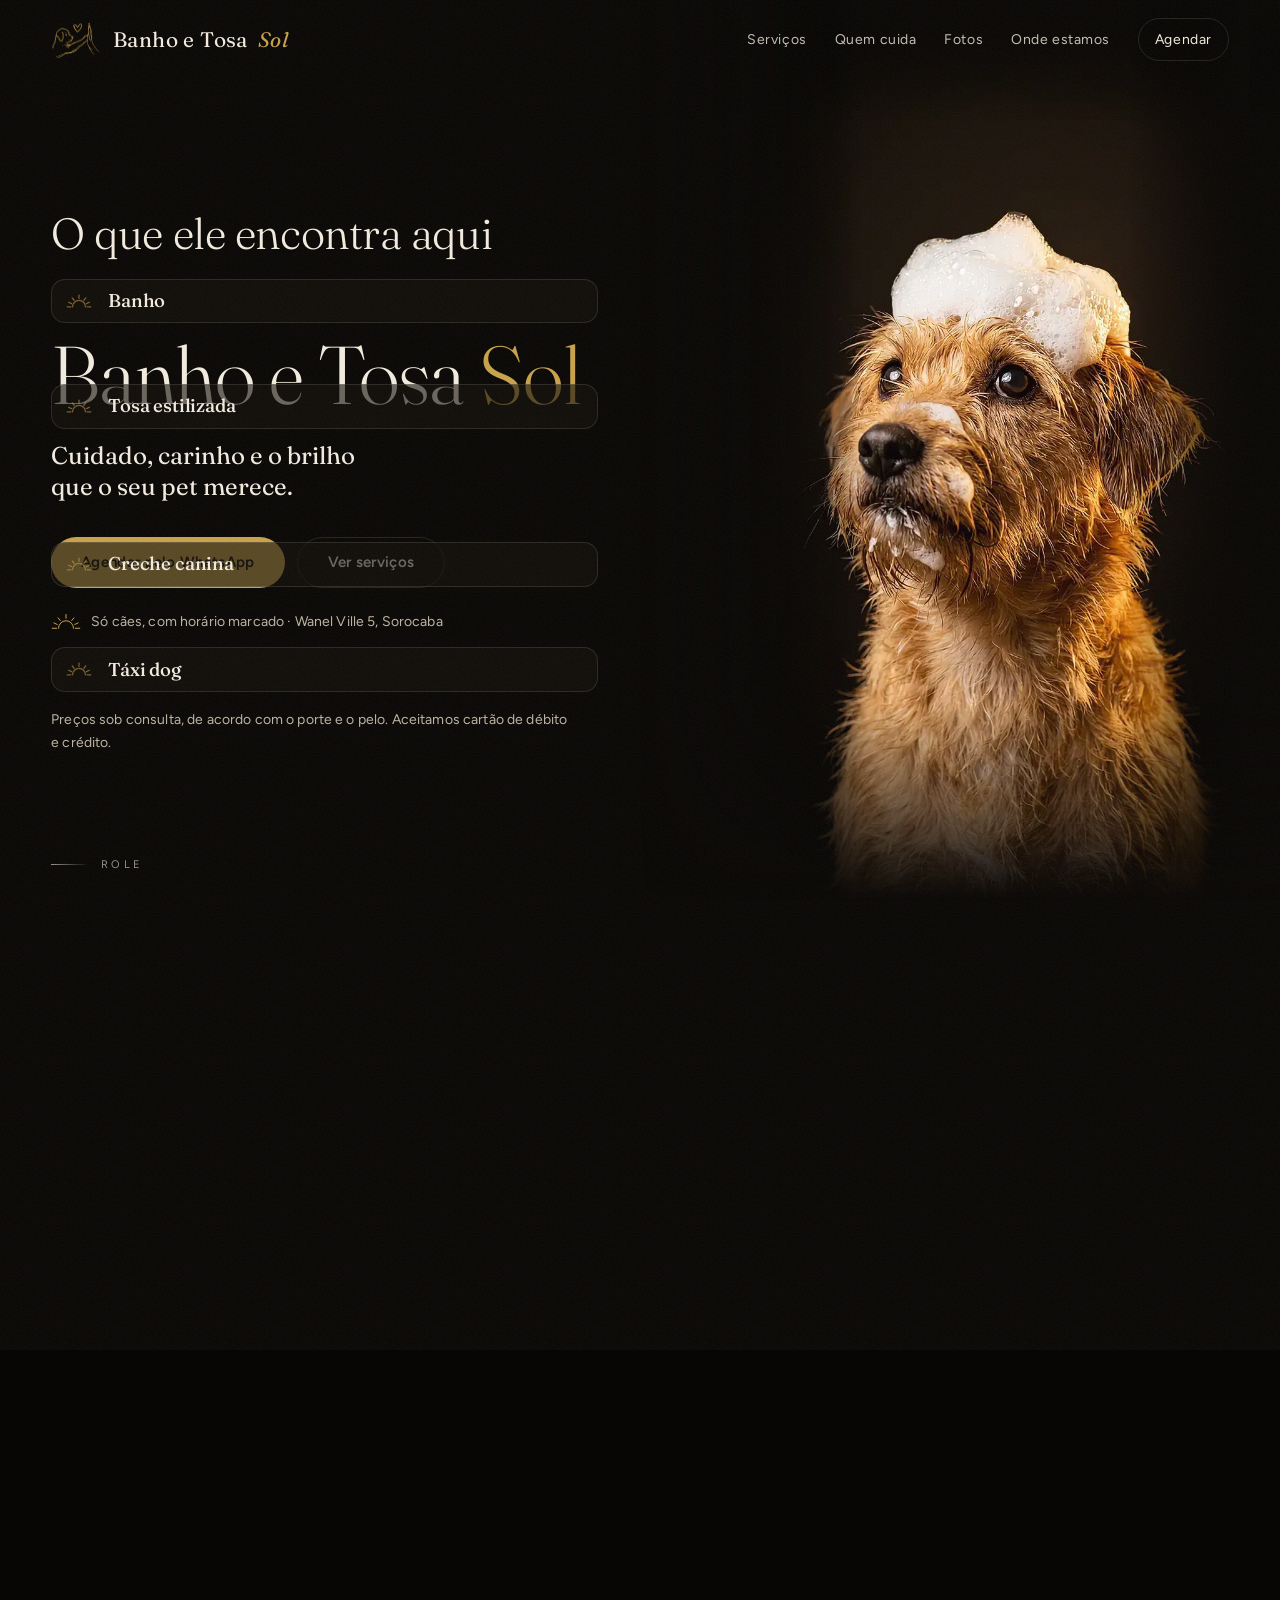
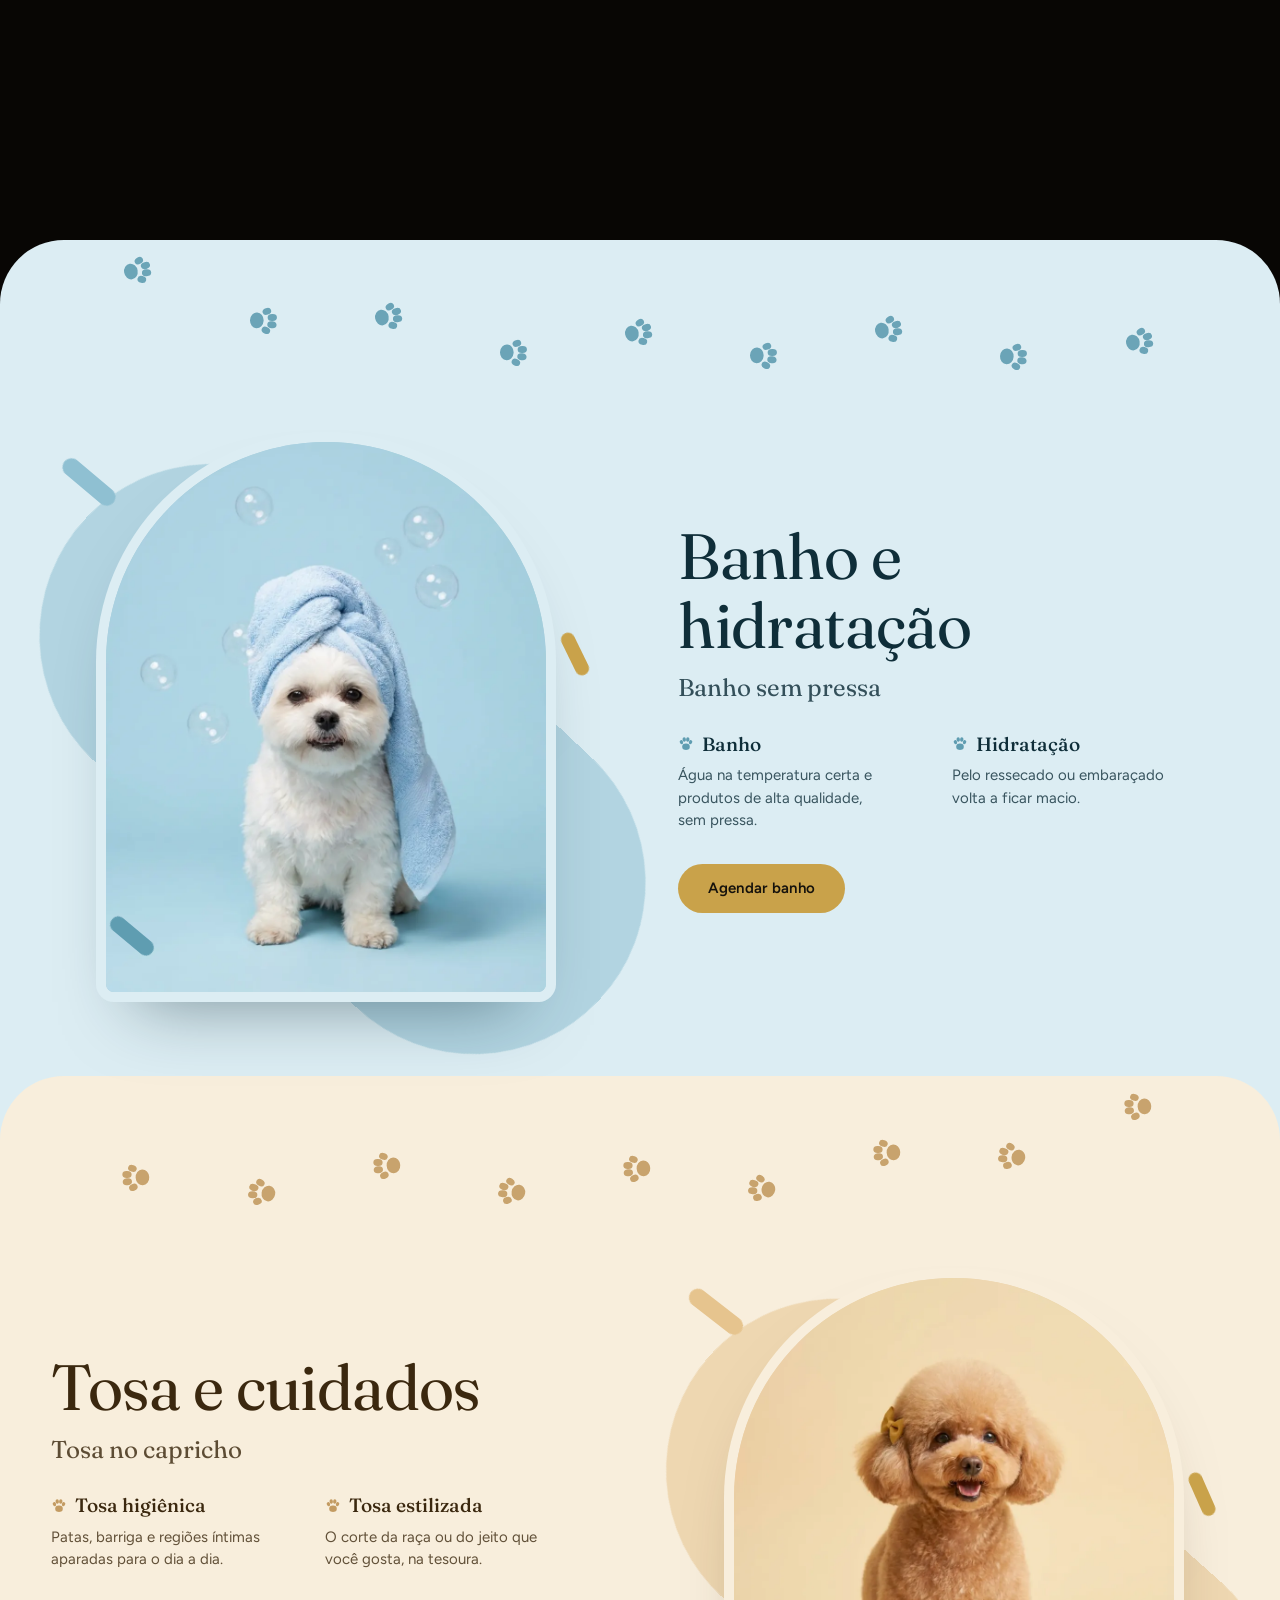
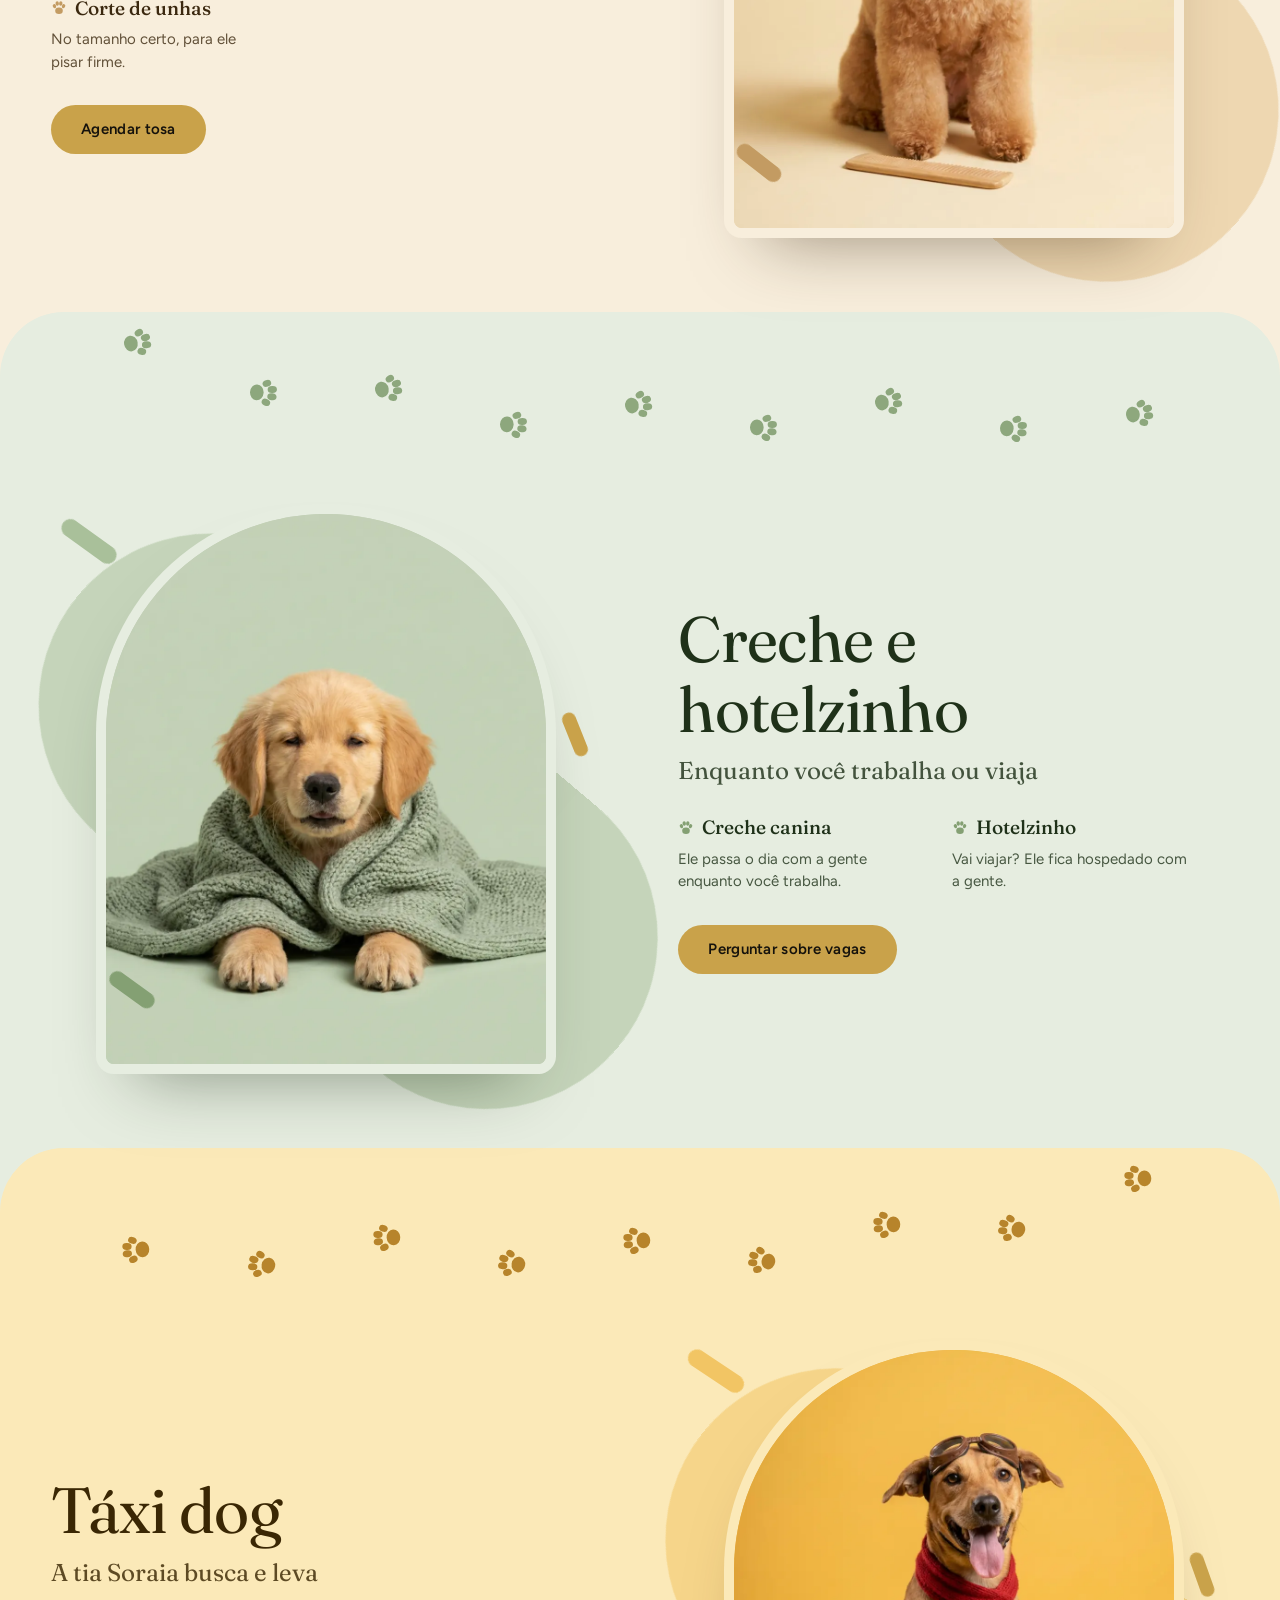
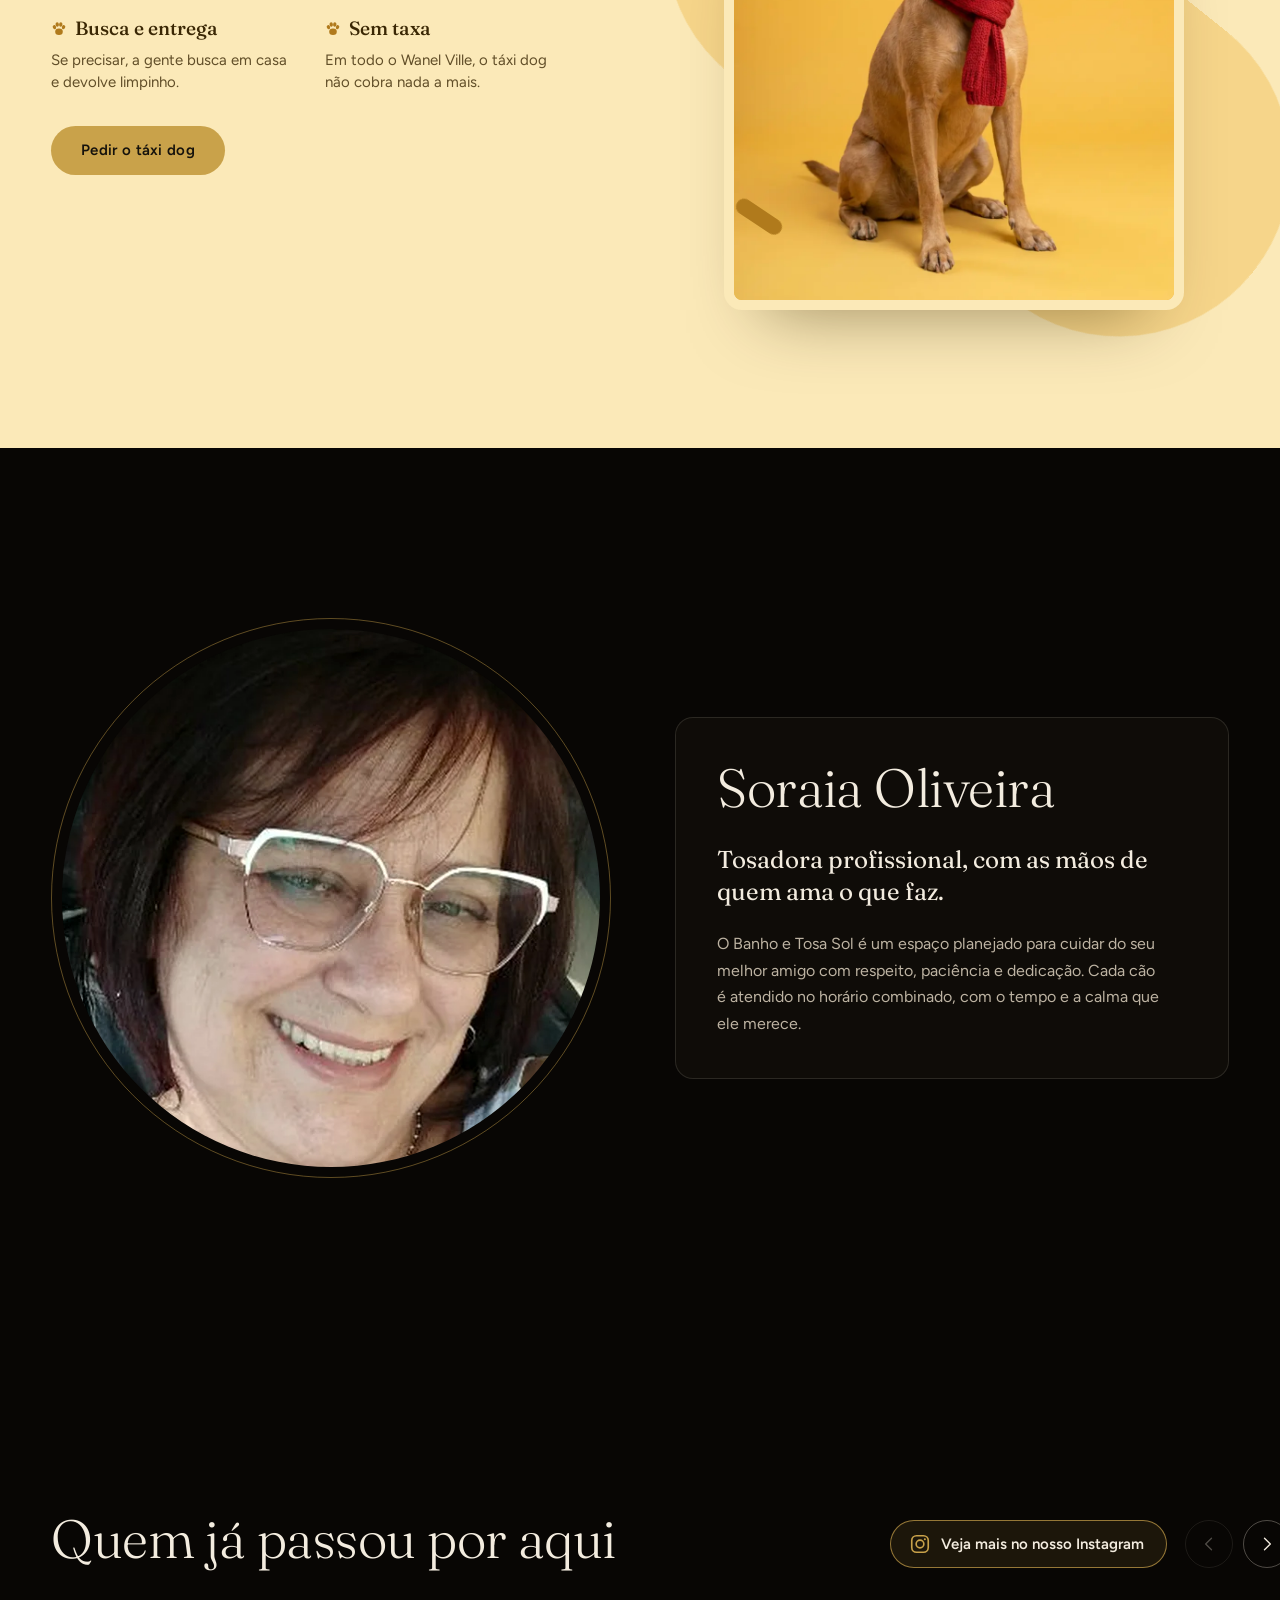
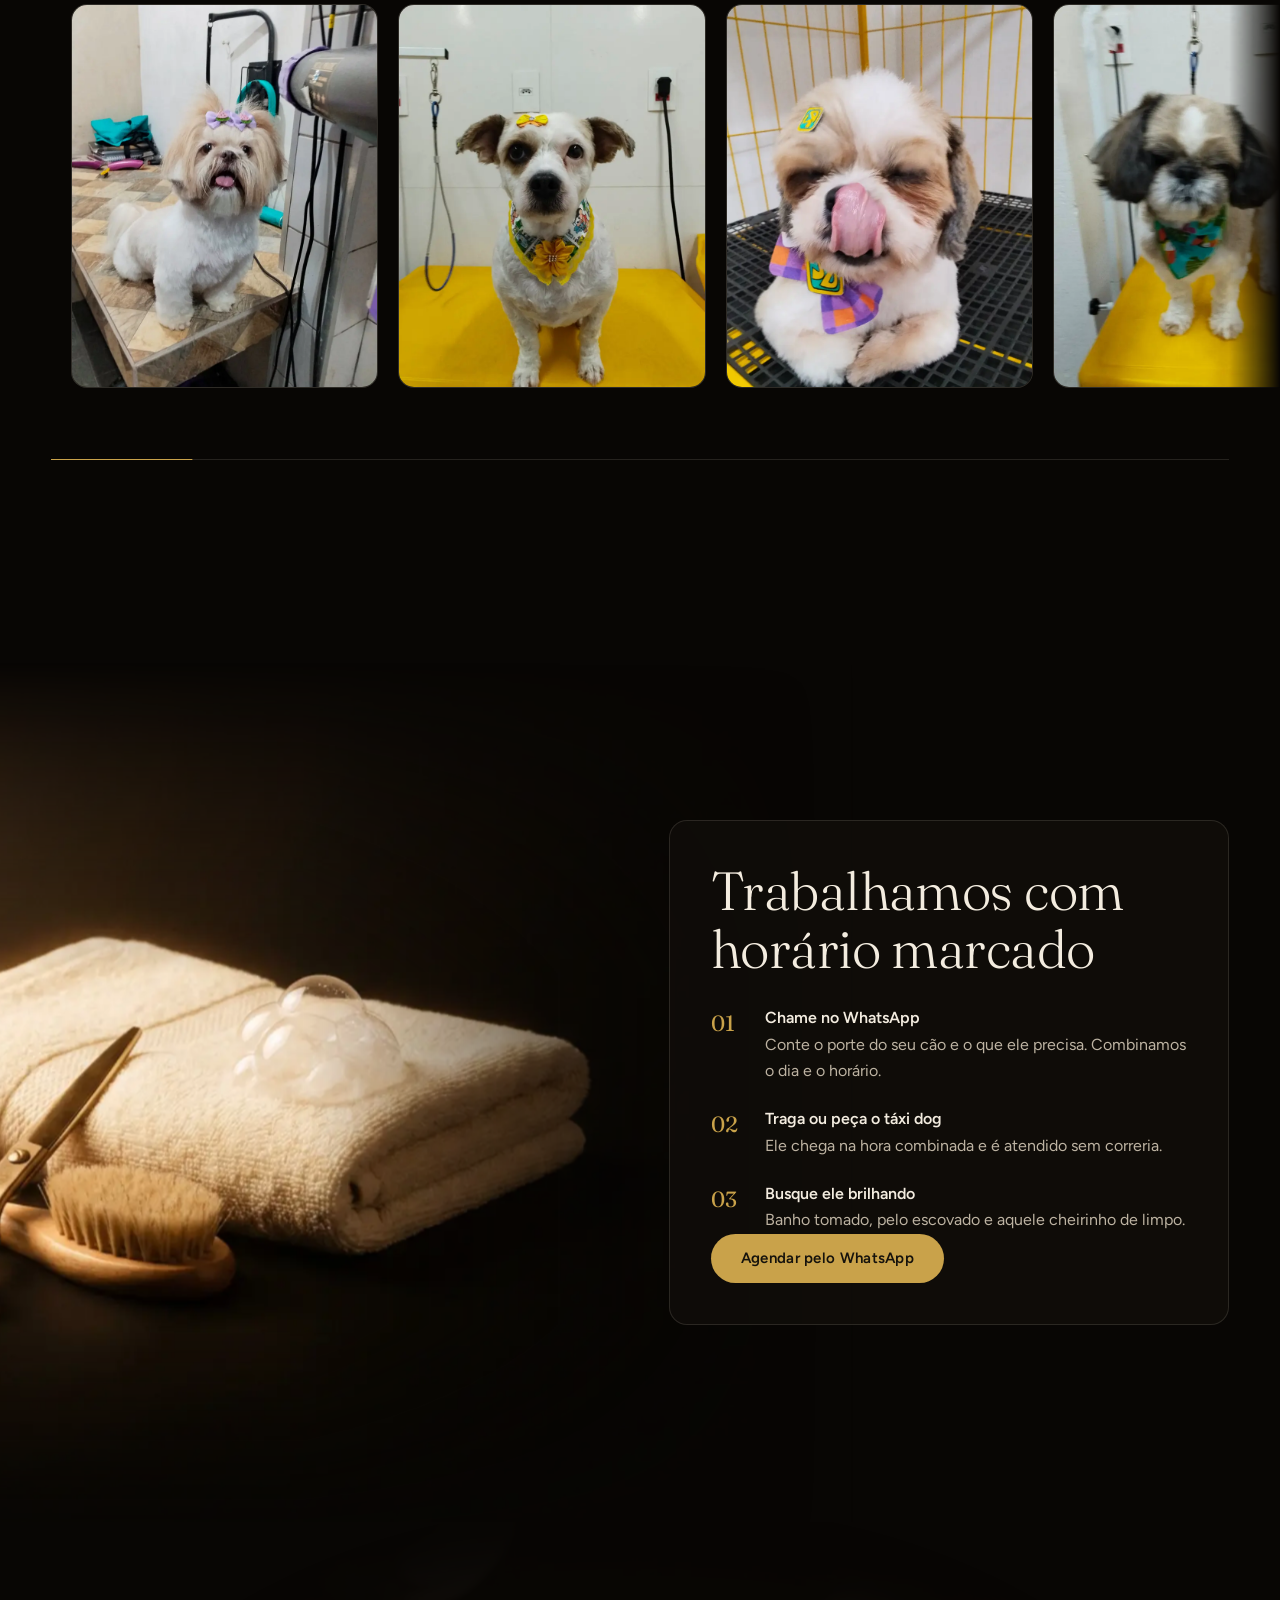
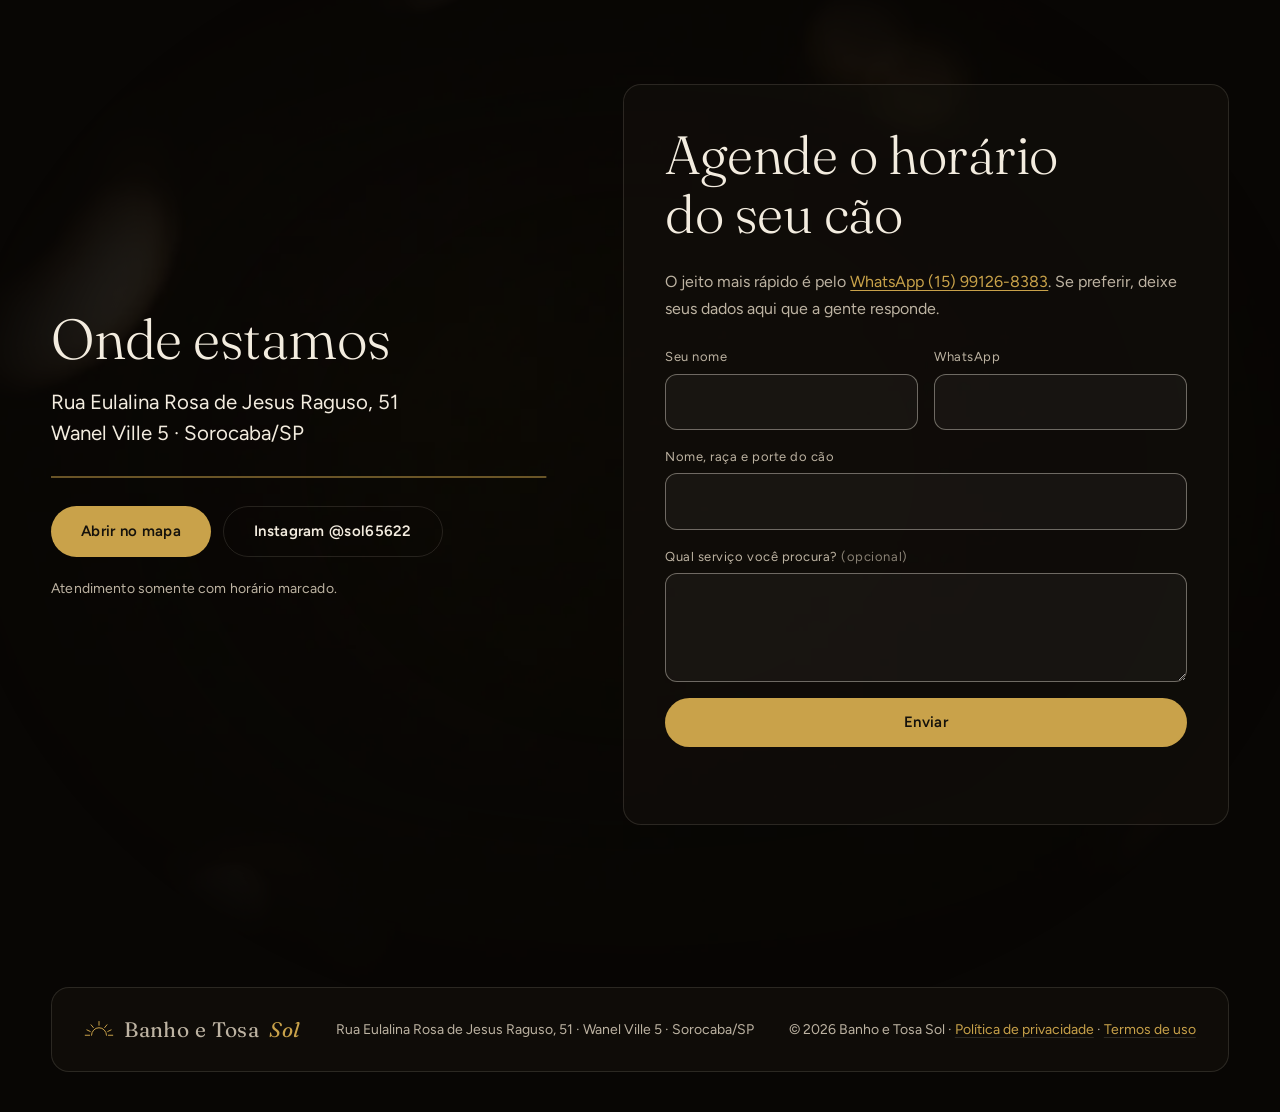
==== commit 5c0247af: "Melhorias do Raio-X: peso no celular, título, sitemap, privacidade e medição - Quadros do vídeo reco" ====
--- a/site/index.html
+++ b/site/index.html
@@ -3,9 +3,9 @@
 <head>
   <meta charset="utf-8">
   <meta name="viewport" content="width=device-width, initial-scale=1, viewport-fit=cover">
-  <title>Banho e Tosa Sol · Banho e tosa para cães no Wanel Ville 5, Sorocaba</title>
+  <title>Banho e tosa para cães em Sorocaba | Banho e Tosa Sol</title>
   <meta name="description" content="Banho, tosa higiênica e estilizada, hidratação, corte de unhas, creche, hotelzinho e táxi dog para cães. Atendimento com horário marcado no Wanel Ville 5, Sorocaba/SP.">
-  <meta property="og:title" content="Banho e Tosa Sol">
+  <meta property="og:title" content="Banho e tosa para cães em Sorocaba | Banho e Tosa Sol">
   <meta property="og:description" content="Cuidado, carinho e o brilho que o seu pet merece. Banho e tosa para cães no Wanel Ville 5, Sorocaba.">
   <!-- Endereço do ar: se mudar de domínio, trocar aqui, no canonical e no og:image -->
   <link rel="canonical" href="https://banhoetosasol.netlify.app/">
@@ -19,7 +19,10 @@
   <link rel="icon" href="assets/favicon.png" type="image/png">
   <link rel="preconnect" href="https://fonts.googleapis.com">
   <link rel="preconnect" href="https://fonts.gstatic.com" crossorigin>
-  <link href="https://fonts.googleapis.com/css2?family=Fraunces:ital,opsz,wght@0,9..144,300;0,9..144,500;1,9..144,300&family=Figtree:wght@400;500;600&display=swap" rel="stylesheet">
+  <!-- Fontes sem segurar a primeira tela: o texto aparece na fonte do sistema e troca quando a fonte chega -->
+  <link rel="preload" as="style" href="https://fonts.googleapis.com/css2?family=Fraunces:ital,opsz,wght@0,9..144,300;0,9..144,500;1,9..144,300&family=Figtree:wght@400;500;600&display=swap">
+  <link rel="stylesheet" href="https://fonts.googleapis.com/css2?family=Fraunces:ital,opsz,wght@0,9..144,300;0,9..144,500;1,9..144,300&family=Figtree:wght@400;500;600&display=swap" media="print" onload="this.media='all'">
+  <noscript><link rel="stylesheet" href="https://fonts.googleapis.com/css2?family=Fraunces:ital,opsz,wght@0,9..144,300;0,9..144,500;1,9..144,300&family=Figtree:wght@400;500;600&display=swap"></noscript>
   <link rel="preload" as="image" href="assets/frames/desktop/f_0001.webp" media="(min-width: 861px)">
   <link rel="preload" as="image" href="assets/frames/mobile/f_0001.webp" media="(max-width: 860px)">
   <link rel="stylesheet" href="estilo.css">
@@ -28,11 +31,16 @@
     "@context": "https://schema.org",
     "@type": "PetStore",
     "name": "Banho e Tosa Sol",
-    "description": "Banho e tosa para cães com horário marcado.",
+    "description": "Banho, tosa, hidratação, corte de unhas, creche, hotelzinho e táxi dog para cães, com horário marcado.",
+    "url": "https://banhoetosasol.netlify.app/",
+    "image": "https://banhoetosasol.netlify.app/assets/img/og.jpg",
+    "logo": "https://banhoetosasol.netlify.app/assets/logo-traco.png",
+    "paymentAccepted": "Cartão de débito, cartão de crédito",
+    "areaServed": "Sorocaba, SP",
     "telephone": "+55 15 99126-8383",
     "address": {
       "@type": "PostalAddress",
-      "streetAddress": "Rua Eulalina Rosa de Jesus Raguso, 51",
+      "streetAddress": "Rua Eulalina Rosa de Jesus Raguso, 51, Wanel Ville 5",
       "addressLocality": "Sorocaba",
       "addressRegion": "SP",
       "addressCountry": "BR"
@@ -317,7 +325,7 @@
   <div class="painel rodape-painel">
     <span class="marca-texto"><svg class="sol-icone"><use href="#sol"/></svg>Banho e Tosa <em>Sol</em></span>
     <span>Rua Eulalina Rosa de Jesus Raguso, 51 · Wanel Ville 5 · Sorocaba/SP</span>
-    <span>© <span data-ano></span> Banho e Tosa Sol</span>
+    <span>© <span data-ano></span> Banho e Tosa Sol · <a href="privacidade.html">Política de privacidade</a> · <a href="termos.html">Termos de uso</a></span>
   </div>
 </footer>
 
--- a/site/estilo.css
+++ b/site/estilo.css
@@ -542,3 +542,14 @@
 .cap-servicos dd { text-wrap: pretty; margin: 0; font-size: 15px; line-height: 1.5; color: color-mix(in srgb, var(--tinta) 80%, var(--cor)); }
 @media (max-width: 520px) { .cap-servicos { grid-template-columns: 1fr; gap: 16px; } }
 @media (max-width: 860px) { .cap-foto { width: min(70vw, 360px); margin-bottom: 12px; } }
+
+/* ── Links do rodapé e páginas legais (privacidade, termos) ─────────────── */
+.rodape a { color: inherit; text-decoration: underline; text-decoration-color: var(--linha); text-underline-offset: 3px; }
+.rodape a:hover { color: var(--acento); }
+.legal { max-width: 760px; margin: 0 auto; padding: 120px var(--gutter) 64px; }
+.legal h1 { font: 300 clamp(36px, 5vw, 56px)/1.1 var(--fonte-titulo); margin: 0 0 8px; }
+.legal h2 { font: 500 22px/1.3 var(--fonte-titulo); margin: 40px 0 8px; color: var(--acento); }
+.legal p, .legal li { color: var(--texto-suave); }
+.legal a { color: var(--acento); }
+.legal .voltar { display: inline-block; margin-bottom: 32px; font-size: 14px; }
+.preencher { background: rgb(201 162 74 / .18); color: var(--texto); padding: 0 4px; border-radius: 4px; }
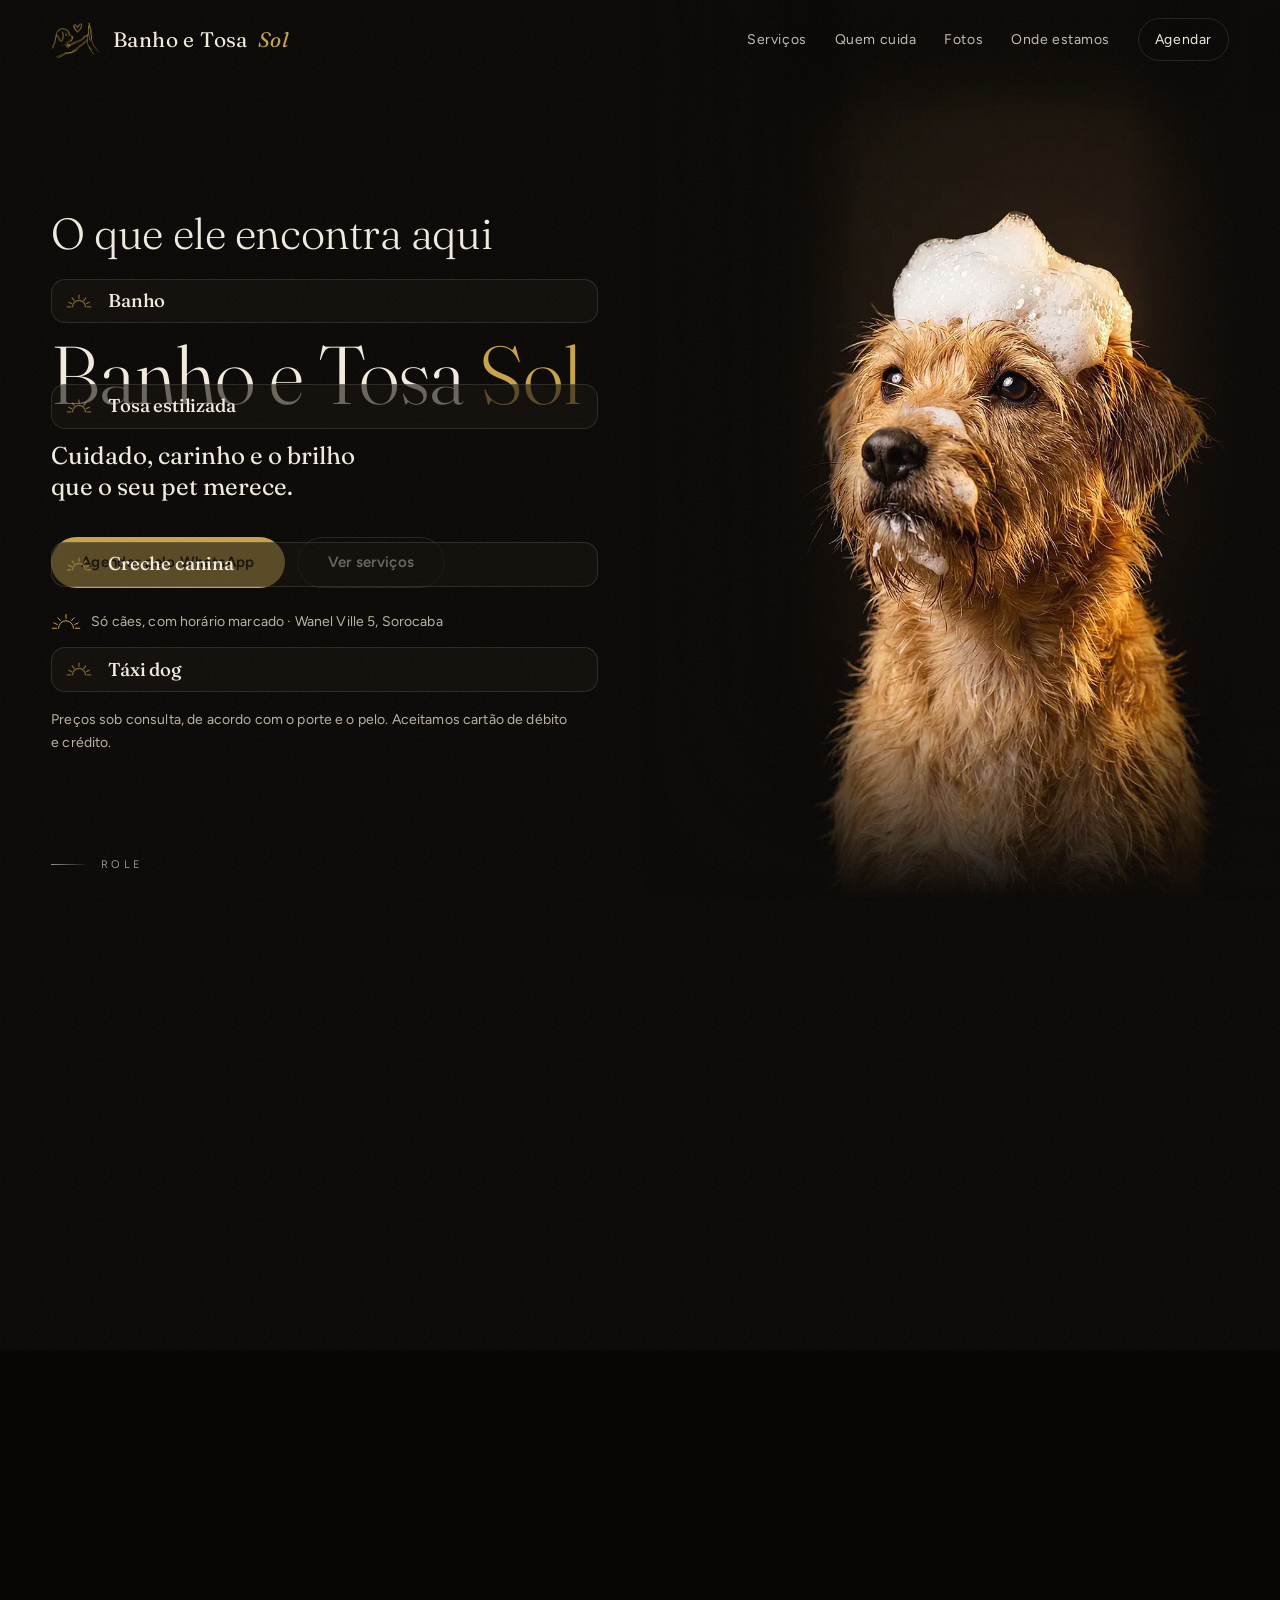
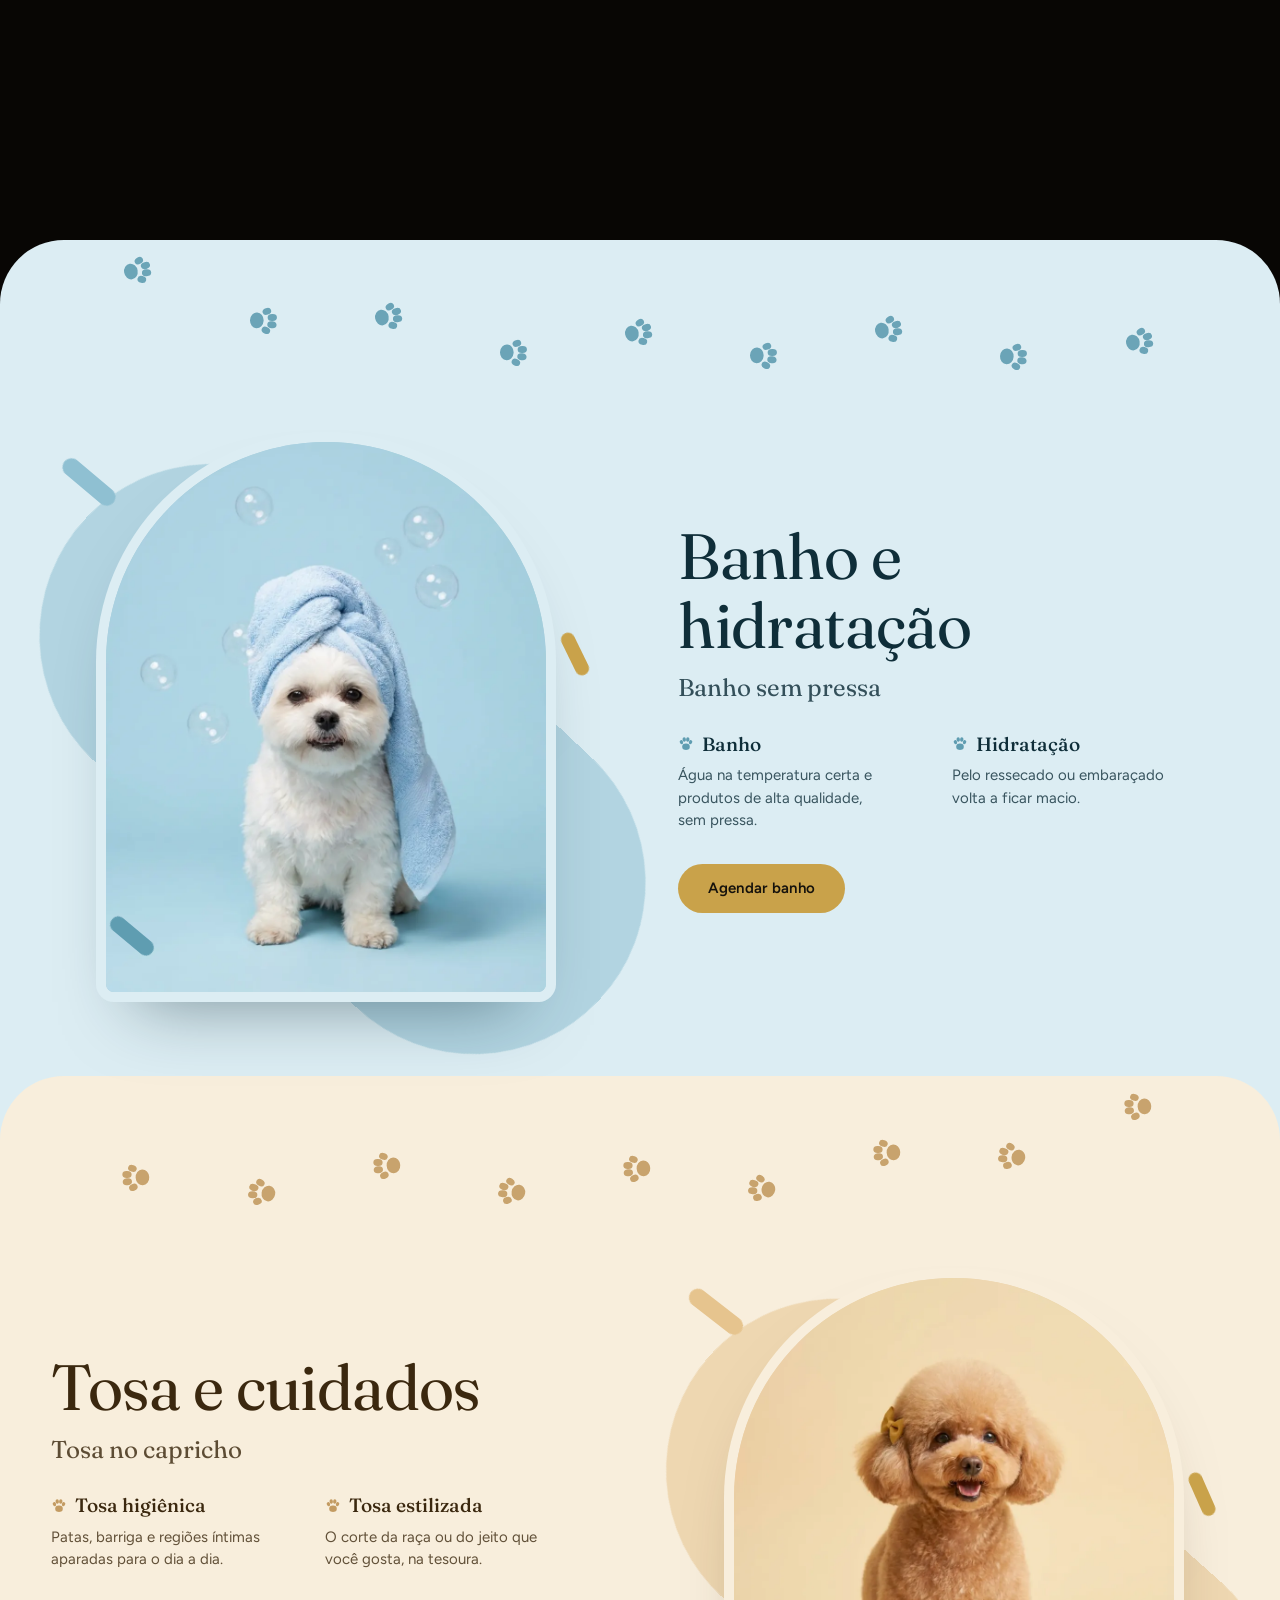
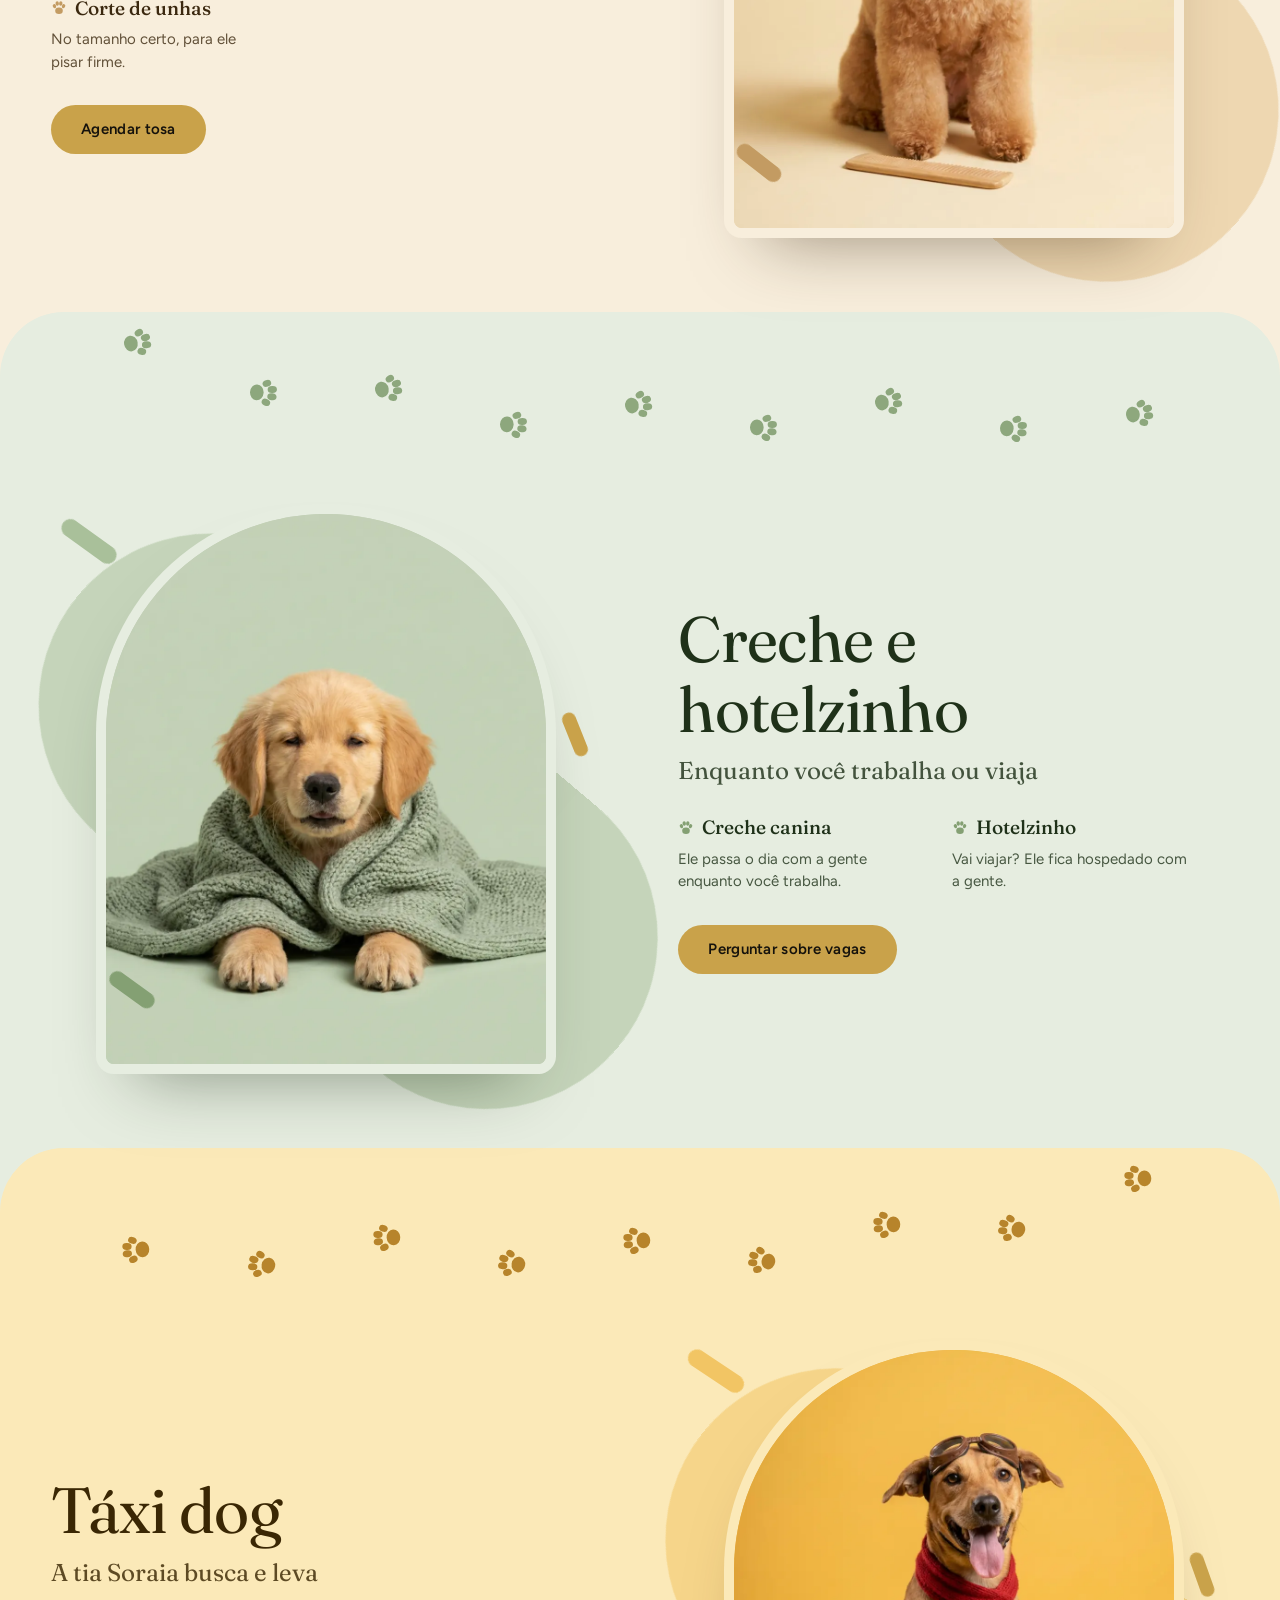
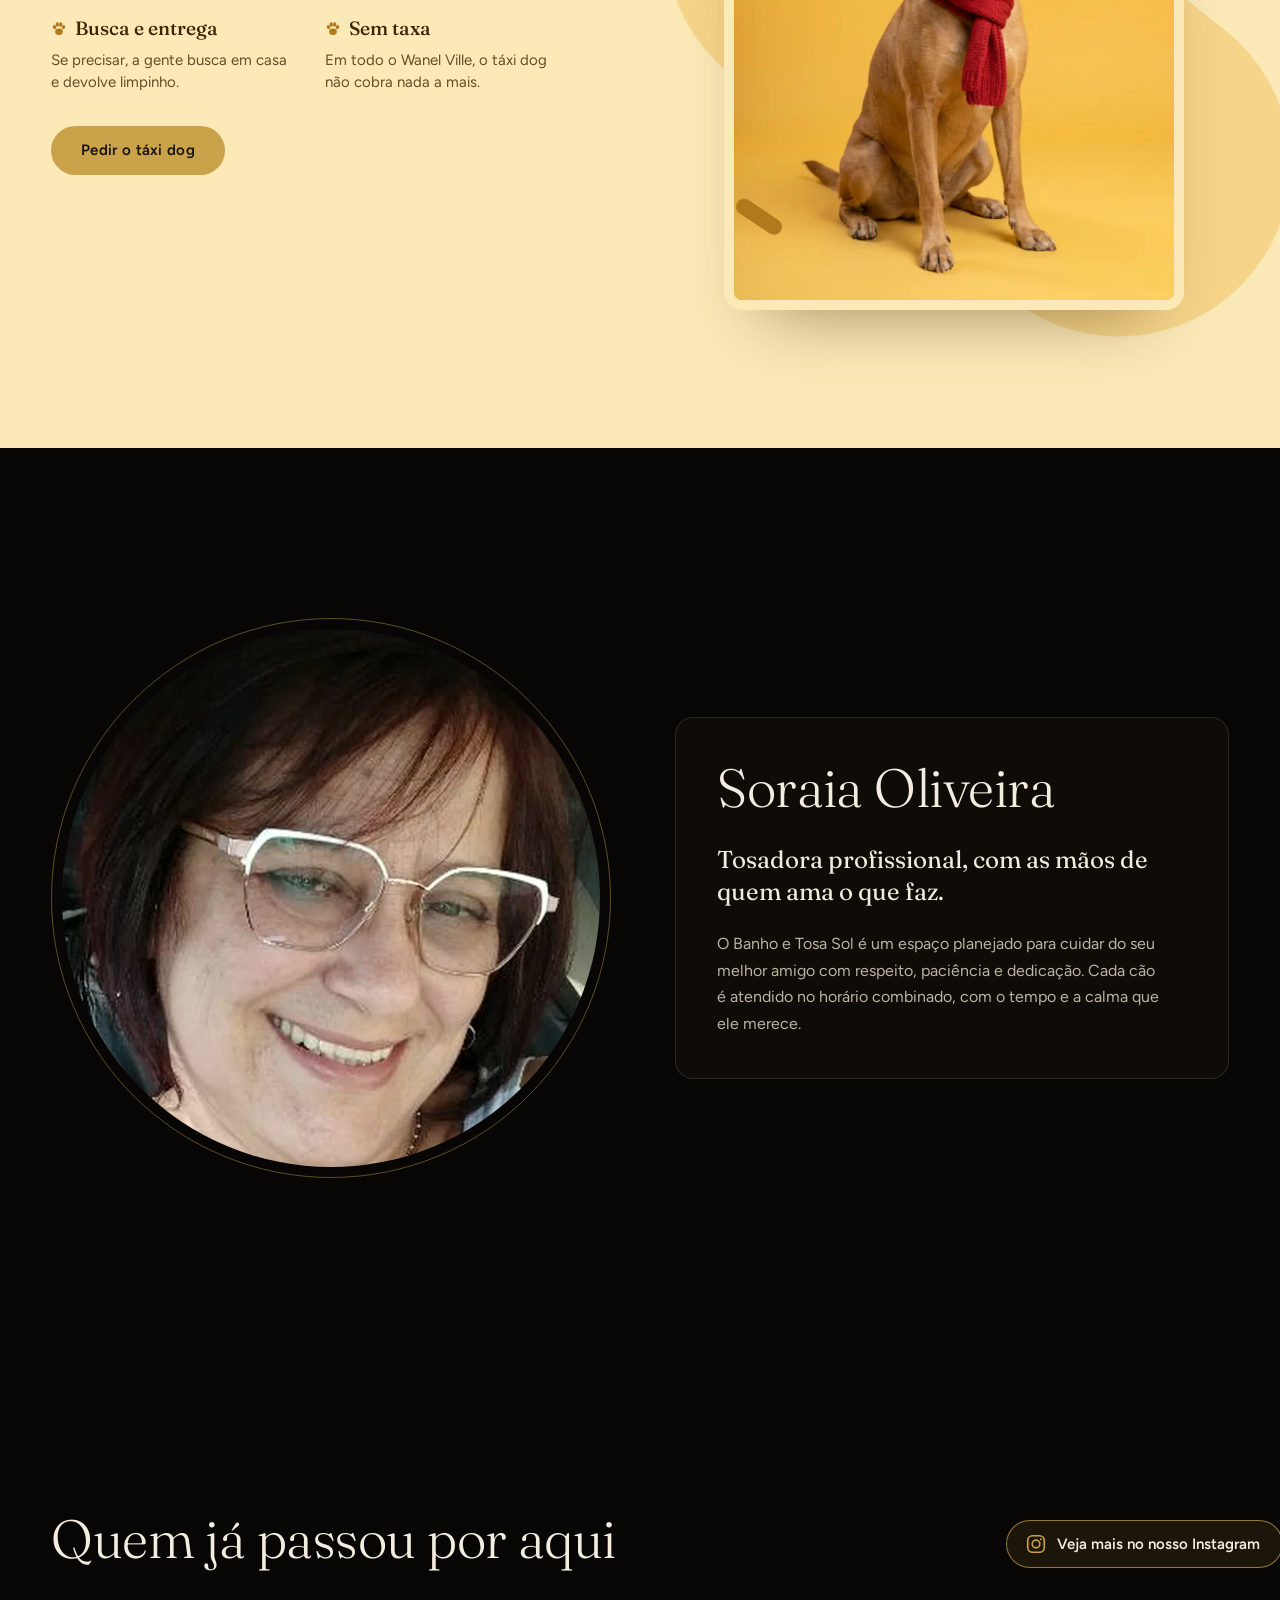
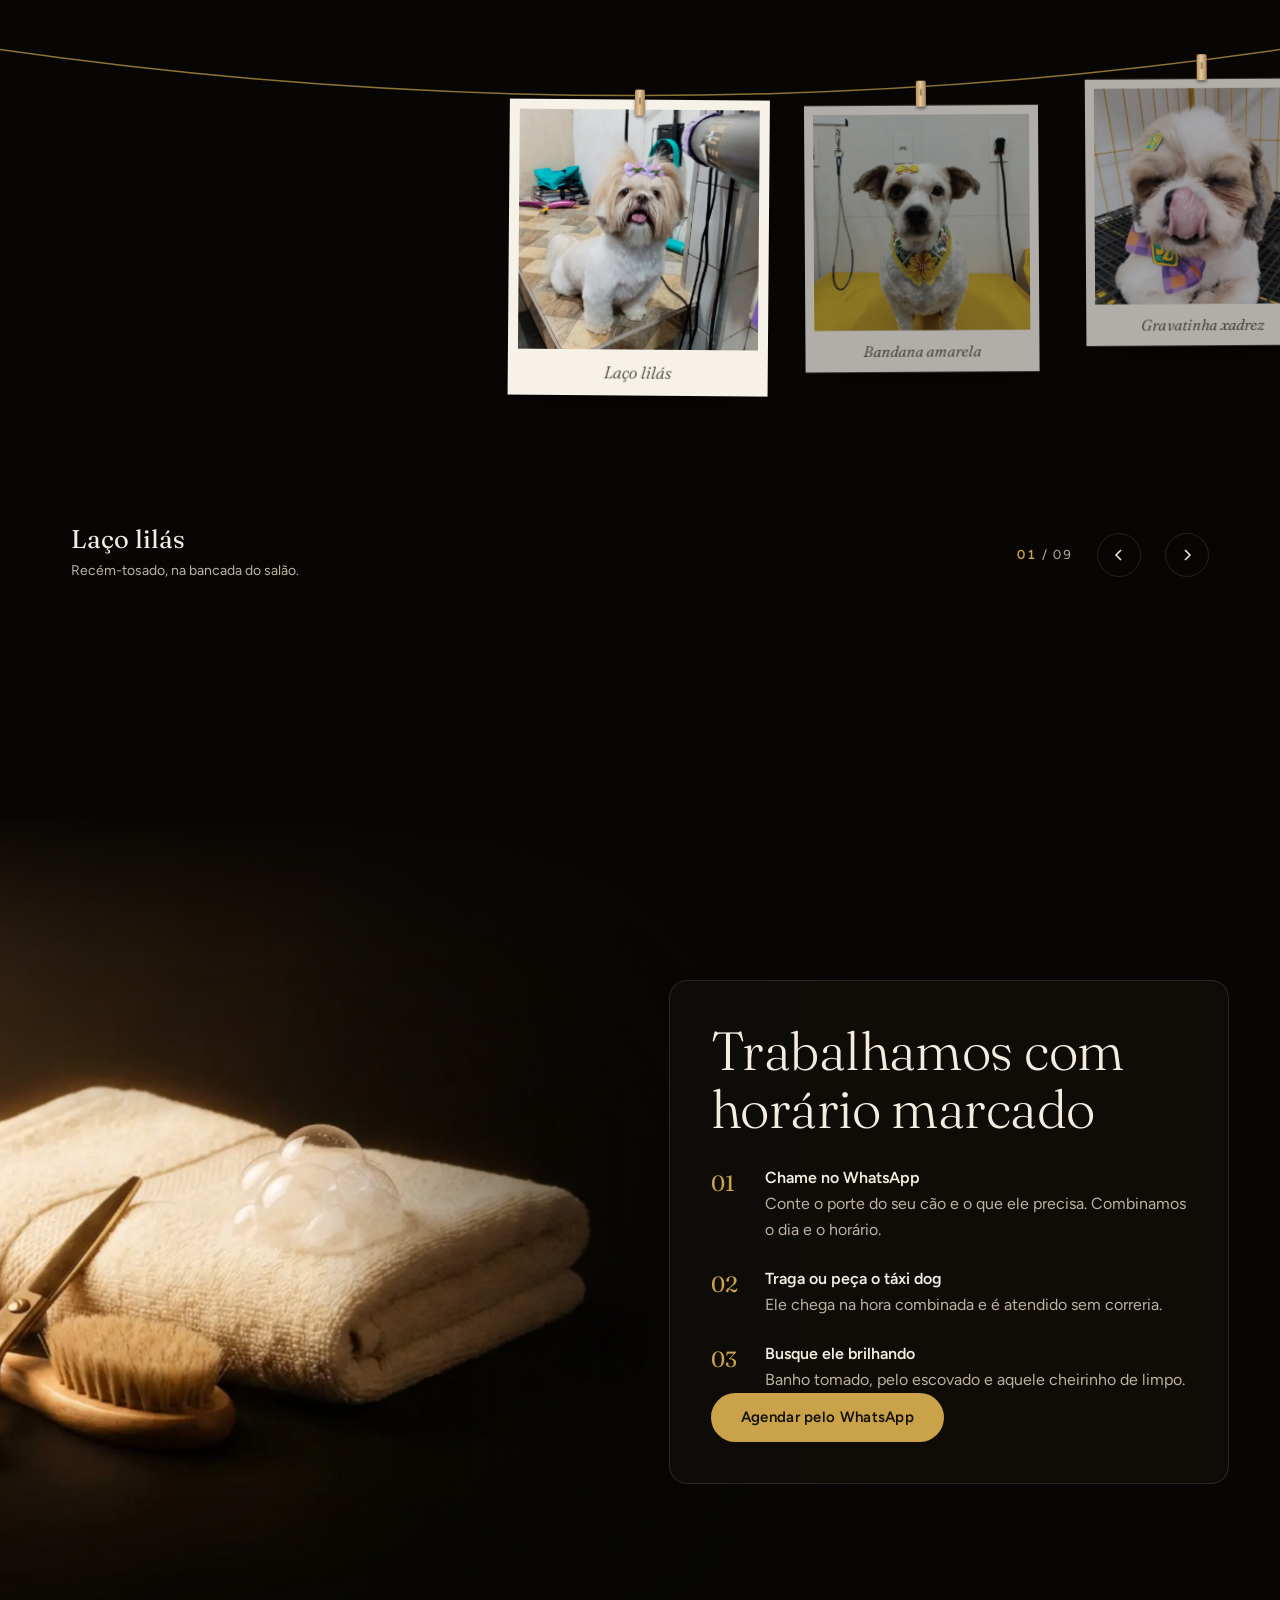
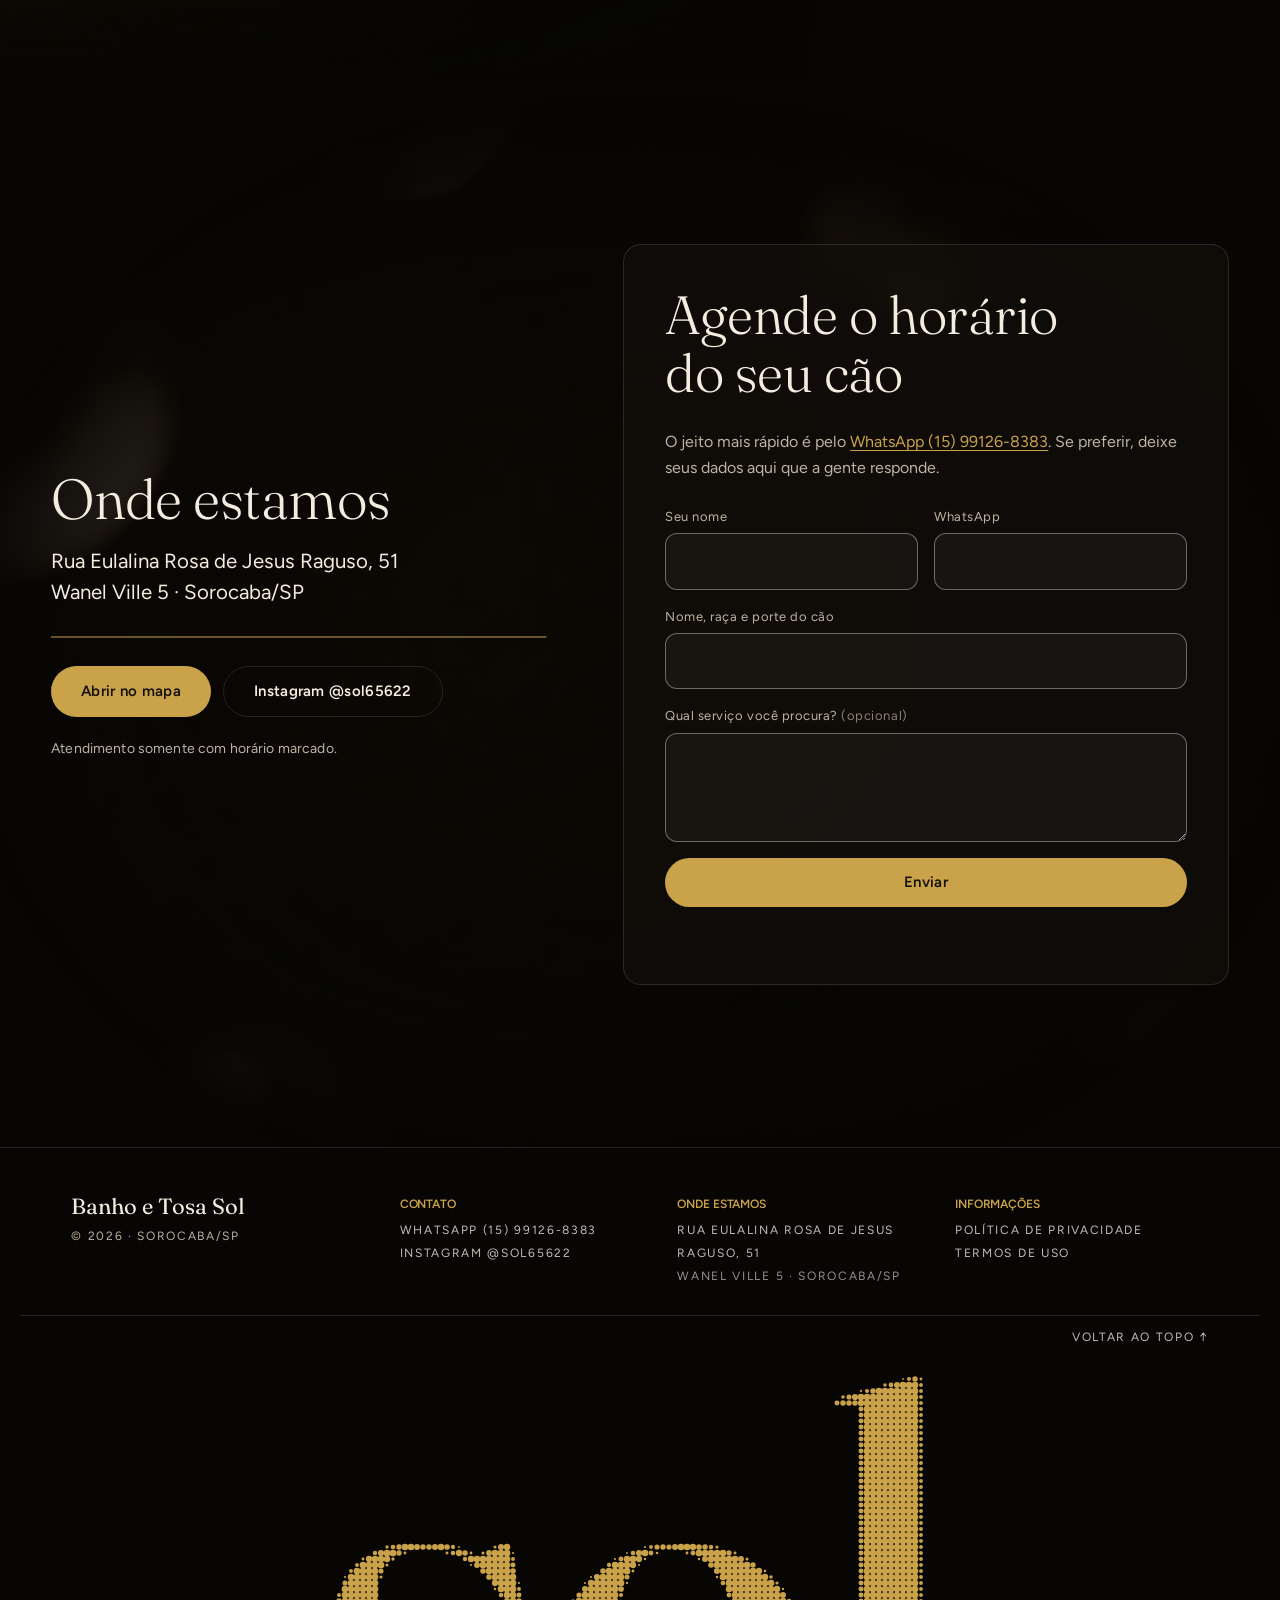
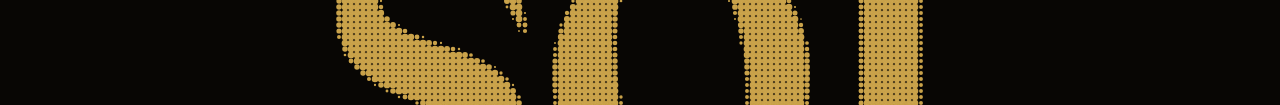
==== commit a19394ee: "Visual: varal de polaroids, mural dos tutores e rodapé com a palavra em retícula - Galeria vira um v" ====
--- a/site/index.html
+++ b/site/index.html
@@ -199,64 +199,65 @@
       <h2 id="galeria-titulo">Quem já passou por aqui</h2>
       <div class="galeria-controles">
         <a class="galeria-insta" href="https://instagram.com/sol65622" target="_blank" rel="noopener"><svg viewBox="0 0 24 24" aria-hidden="true"><rect x="3" y="3" width="18" height="18" rx="5.2"/><circle cx="12" cy="12" r="4.2"/><circle cx="17.3" cy="6.7" r="1.1" class="ponto"/></svg>Veja mais no nosso Instagram</a>
-        <button class="galeria-seta" data-dir="-1" aria-label="Fotos anteriores" disabled><svg viewBox="0 0 24 24" aria-hidden="true"><path d="M15 5l-7 7 7 7"/></svg></button>
-        <button class="galeria-seta" data-dir="1" aria-label="Próximas fotos"><svg viewBox="0 0 24 24" aria-hidden="true"><path d="M9 5l7 7-7 7"/></svg></button>
-      </div>
-    </div>
-    <!-- Para cada foto: <li class="foto" style="--i:N"><figure><div class="foto-moldura"><img src="assets/img/galeria/NOME.webp" alt="DESCRIÇÃO" width="800" height="1000" loading="lazy" decoding="async"></div></figure></li> -->
-    <ul class="galeria" tabindex="0" aria-label="Fotos de cães atendidos e posts de datas especiais, role para o lado">
-          <li class="foto" style="--i:0">
-            <figure>
-              <div class="foto-moldura"><img src="assets/img/galeria/p01.webp" alt="Shih-tzu de pelo claro com laço lilás, recém-tosado, sentado na bancada do salão" width="800" height="1000" loading="lazy" decoding="async"></div>
-            </figure>
-          </li>
-          <li class="foto" style="--i:1">
-            <figure>
-              <div class="foto-moldura"><img src="assets/img/galeria/p04.webp" alt="Cão branco de orelhas marrons com bandana amarela, sentado na mesa de banho" width="800" height="1000" loading="lazy" decoding="async"></div>
-            </figure>
-          </li>
-          <li class="foto" style="--i:2">
-            <figure>
-              <div class="foto-moldura"><img src="assets/img/galeria/p05.webp" alt="Shih-tzu branco e caramelo lambendo o focinho, com gravatinha xadrez lilás" width="800" height="1000" loading="lazy" decoding="async"></div>
-            </figure>
-          </li>
-          <li class="foto" style="--i:3">
-            <figure>
-              <div class="foto-moldura"><img src="assets/img/galeria/p09.webp" alt="Shih-tzu preto e branco com bandana verde, em pé na mesa de banho amarela" width="800" height="1000" loading="lazy" decoding="async"></div>
-            </figure>
-          </li>
-          <li class="foto" style="--i:4">
-            <figure>
-              <div class="foto-moldura"><img src="assets/img/galeria/p16.webp" alt="Shih-tzu cinza com chapéu de bruxa e capa laranja, em post de Halloween" width="800" height="1000" loading="lazy" decoding="async"></div>
-              <figcaption>Halloween no @sol65622</figcaption>
-            </figure>
-          </li>
-          <li class="foto" style="--i:5">
-            <figure>
-              <div class="foto-moldura"><img src="assets/img/galeria/p22.webp" alt="Shih-tzu branco e caramelo com gola colorida, em post de Dia das Crianças" width="800" height="1000" loading="lazy" decoding="async"></div>
-              <figcaption>Dia das Crianças no @sol65622</figcaption>
-            </figure>
-          </li>
-          <li class="foto" style="--i:6">
-            <figure>
-              <div class="foto-moldura"><img src="assets/img/galeria/p20.webp" alt="Shih-tzu preto e branco com chapéu e capa roxos de bruxa, em post de Halloween" width="800" height="1000" loading="lazy" decoding="async"></div>
-              <figcaption>Halloween no @sol65622</figcaption>
-            </figure>
-          </li>
-          <li class="foto" style="--i:7">
-            <figure>
-              <div class="foto-moldura"><img src="assets/img/galeria/p19.webp" alt="Shih-tzu com gravata-borboleta azul e amarela, em post de Dia dos Pais" width="800" height="1000" loading="lazy" decoding="async"></div>
-              <figcaption>Dia dos Pais no @sol65622</figcaption>
-            </figure>
-          </li>
-          <li class="foto" style="--i:8">
-            <figure>
-              <div class="foto-moldura"><img src="assets/img/galeria/p21.webp" alt="Shih-tzu com bandana vermelha, em post de Dia dos Pais" width="800" height="1000" loading="lazy" decoding="async"></div>
-              <figcaption>Dia dos Pais no @sol65622</figcaption>
-            </figure>
-          </li>
-    </ul>
-    <div class="galeria-progresso" aria-hidden="true"><span></span></div>
+</div>
+    </div>
+    <!-- VARAL: as fotos ficam penduradas num fio que cede no meio. Para trocar uma foto, troque o <figure> inteiro
+         (a imagem fica cortada num quadrado pelo meio; o texto da margem é a <figcaption>, a legenda vai em data-legenda). -->
+    <div class="varal" tabindex="0" role="region" aria-roledescription="carrossel" aria-label="Fotos de cães atendidos e posts de datas especiais">
+      <svg class="varal-fio" aria-hidden="true"><path fill="none" stroke-width="1.5" stroke-linecap="round"/></svg>
+      <figure class="varal-foto" data-legenda="Recém-tosado, na bancada do salão.">
+        <div class="varal-papel"><div class="varal-img"><img src="assets/img/galeria/p01.webp" alt="Shih-tzu de pelo claro com laço lilás, recém-tosado, sentado na bancada do salão" width="800" height="1000" loading="lazy" decoding="async" draggable="false"></div><figcaption class="varal-nota">Laço lilás</figcaption></div>
+        <span class="varal-pregador" aria-hidden="true"></span>
+      </figure>
+      <figure class="varal-foto" data-legenda="Pronto para ir para casa, ainda na mesa de banho.">
+        <div class="varal-papel"><div class="varal-img"><img src="assets/img/galeria/p04.webp" alt="Cão branco de orelhas marrons com bandana amarela, sentado na mesa de banho" width="800" height="1000" loading="lazy" decoding="async" draggable="false"></div><figcaption class="varal-nota">Bandana amarela</figcaption></div>
+        <span class="varal-pregador" aria-hidden="true"></span>
+      </figure>
+      <figure class="varal-foto" data-legenda="Lambendo o focinho depois do banho.">
+        <div class="varal-papel"><div class="varal-img"><img src="assets/img/galeria/p05.webp" alt="Shih-tzu branco e caramelo lambendo o focinho, com gravatinha xadrez lilás" width="800" height="1000" loading="lazy" decoding="async" draggable="false"></div><figcaption class="varal-nota">Gravatinha xadrez</figcaption></div>
+        <span class="varal-pregador" aria-hidden="true"></span>
+      </figure>
+      <figure class="varal-foto" data-legenda="De pé na mesa de banho, já escovado.">
+        <div class="varal-papel"><div class="varal-img"><img src="assets/img/galeria/p09.webp" alt="Shih-tzu preto e branco com bandana verde, em pé na mesa de banho amarela" width="800" height="1000" loading="lazy" decoding="async" draggable="false"></div><figcaption class="varal-nota">Bandana verde</figcaption></div>
+        <span class="varal-pregador" aria-hidden="true"></span>
+      </figure>
+      <figure class="varal-foto" data-legenda="Chapéu de bruxa e capa laranja no @sol65622.">
+        <div class="varal-papel"><div class="varal-img"><img src="assets/img/galeria/p16.webp" alt="Shih-tzu cinza com chapéu de bruxa e capa laranja, em post de Halloween" width="800" height="1000" loading="lazy" decoding="async" draggable="false"></div><figcaption class="varal-nota">Halloween</figcaption></div>
+        <span class="varal-pregador" aria-hidden="true"></span>
+      </figure>
+      <figure class="varal-foto" data-legenda="Gola colorida no post do @sol65622.">
+        <div class="varal-papel"><div class="varal-img"><img src="assets/img/galeria/p22.webp" alt="Shih-tzu branco e caramelo com gola colorida, em post de Dia das Crianças" width="800" height="1000" loading="lazy" decoding="async" draggable="false"></div><figcaption class="varal-nota">Dia das Crianças</figcaption></div>
+        <span class="varal-pregador" aria-hidden="true"></span>
+      </figure>
+      <figure class="varal-foto" data-legenda="Chapéu e capa roxos de bruxa.">
+        <div class="varal-papel"><div class="varal-img"><img src="assets/img/galeria/p20.webp" alt="Shih-tzu preto e branco com chapéu e capa roxos de bruxa, em post de Halloween" width="800" height="1000" loading="lazy" decoding="async" draggable="false"></div><figcaption class="varal-nota">Halloween</figcaption></div>
+        <span class="varal-pregador" aria-hidden="true"></span>
+      </figure>
+      <figure class="varal-foto" data-legenda="Gravata-borboleta azul e amarela.">
+        <div class="varal-papel"><div class="varal-img"><img src="assets/img/galeria/p19.webp" alt="Shih-tzu com gravata-borboleta azul e amarela, em post de Dia dos Pais" width="800" height="1000" loading="lazy" decoding="async" draggable="false"></div><figcaption class="varal-nota">Dia dos Pais</figcaption></div>
+        <span class="varal-pregador" aria-hidden="true"></span>
+      </figure>
+      <figure class="varal-foto" data-legenda="Bandana vermelha no post do @sol65622.">
+        <div class="varal-papel"><div class="varal-img"><img src="assets/img/galeria/p21.webp" alt="Shih-tzu com bandana vermelha, em post de Dia dos Pais" width="800" height="1000" loading="lazy" decoding="async" draggable="false"></div><figcaption class="varal-nota">Dia dos Pais</figcaption></div>
+        <span class="varal-pregador" aria-hidden="true"></span>
+      </figure>
+      <div class="varal-barra">
+        <div class="varal-cap" aria-hidden="true"></div>
+        <span class="varal-conta" aria-hidden="true"></span>
+        <button type="button" class="varal-btn" data-dir="-1" aria-label="Foto anterior"><svg viewBox="0 0 16 16" aria-hidden="true"><path d="M10 3 5 8l5 5"/></svg></button>
+        <button type="button" class="varal-btn" data-dir="1" aria-label="Próxima foto"><svg viewBox="0 0 16 16" aria-hidden="true"><path d="m6 3 5 5-5 5"/></svg></button>
+      </div>
+      <div class="sr-only" aria-live="polite"></div>
+    </div>
+  </section>
+
+  <!-- MURAL: recados dos tutores em polaroids. O conteúdo vem de config.js (depoimentos). -->
+  <section id="depoimentos" class="secao secao--mural" aria-labelledby="mural-titulo" hidden>
+    <div class="mural-cabeca">
+      <h2 id="mural-titulo">Mural dos tutores</h2>
+      <p>As fotos e os recados que vocês mandam ficam aqui.<span class="so-mouse"> Arraste para mexer.</span></p>
+    </div>
+    <ul class="mural"></ul>
   </section>
 
   <!-- COMO FUNCIONA -->
@@ -321,12 +322,37 @@
 
 </main>
 
-<footer class="rodape">
-  <div class="painel rodape-painel">
-    <span class="marca-texto"><svg class="sol-icone"><use href="#sol"/></svg>Banho e Tosa <em>Sol</em></span>
-    <span>Rua Eulalina Rosa de Jesus Raguso, 51 · Wanel Ville 5 · Sorocaba/SP</span>
-    <span>© <span data-ano></span> Banho e Tosa Sol · <a href="privacidade.html">Política de privacidade</a> · <a href="termos.html">Termos de uso</a></span>
+<!-- RODAPÉ: a palavra "sol" impressa em pontos dourados (canvas); o mouse abre os pontos e o clique solta uma onda -->
+<footer class="rodape-sol" data-palavra="sol">
+  <canvas aria-hidden="true"></canvas>
+  <div class="rs-topo">
+    <div class="rs-marca">
+      <strong>Banho e Tosa Sol</strong>
+      <span>© <span data-ano></span> · Sorocaba/SP</span>
+    </div>
+    <nav class="rs-col" aria-label="Contato">
+      <h3>Contato</h3>
+      <ul>
+        <li><a class="rs-link" data-whats href="#contato">WhatsApp (15) 99126-8383</a></li>
+        <li><a class="rs-link" href="https://instagram.com/sol65622" target="_blank" rel="noopener">Instagram @sol65622</a></li>
+      </ul>
+    </nav>
+    <nav class="rs-col" aria-label="Endereço">
+      <h3>Onde estamos</h3>
+      <ul>
+        <li><a class="rs-link" href="https://www.google.com/maps/search/?api=1&query=Rua+Eulalina+Rosa+de+Jesus+Raguso%2C+51%2C+Wanel+Ville+5%2C+Sorocaba+SP" target="_blank" rel="noopener">Rua Eulalina Rosa de Jesus Raguso, 51</a></li>
+        <li><span class="rs-link">Wanel Ville 5 · Sorocaba/SP</span></li>
+      </ul>
+    </nav>
+    <nav class="rs-col" aria-label="Informações">
+      <h3>Informações</h3>
+      <ul>
+        <li><a class="rs-link" href="privacidade.html">Política de privacidade</a></li>
+        <li><a class="rs-link" href="termos.html">Termos de uso</a></li>
+      </ul>
+    </nav>
   </div>
+  <div class="rs-filete"><a class="rs-link" href="#inicio">Voltar ao topo ↑</a></div>
 </footer>
 
 <a class="whats" data-whats target="_blank" rel="noopener" aria-label="Conversar no WhatsApp">
@@ -335,5 +361,8 @@
 
 <script src="config.js"></script>
 <script src="app.js"></script>
+<script src="varal.js"></script>
+<script src="mural.js"></script>
+<script src="rodape.js"></script>
 </body>
 </html>
--- a/site/estilo.css
+++ b/site/estilo.css
@@ -406,67 +406,7 @@
 .galeria-insta svg .ponto { fill: var(--acento); stroke: none; }
 .galeria-insta:active { transform: scale(.97); }
 @media (hover: hover) and (pointer: fine) { .galeria-insta:hover { background: color-mix(in srgb, var(--acento) 20%, transparent); border-color: var(--acento); } }
-.galeria-seta {
-  width: 48px; height: 48px; border-radius: 50%; display: grid; place-items: center; cursor: pointer;
-  background: transparent; color: var(--texto); border: 1px solid rgb(243 236 223 / .3);
-  transition: border-color .2s ease, opacity .2s ease, transform .16s var(--ease);
-}
-.galeria-seta svg { width: 20px; height: 20px; fill: none; stroke: currentColor; stroke-width: 1.6; stroke-linecap: round; stroke-linejoin: round; }
-.galeria-seta:active:not(:disabled) { transform: scale(.94); }
-.galeria-seta:disabled { opacity: .3; cursor: default; }
-@media (hover: hover) and (pointer: fine) { .galeria-seta:hover:not(:disabled) { border-color: var(--acento); } }
-
-/* A faixa: rolagem nativa com encaixe; margens laterais alinham o 1º card à grade */
-.galeria {
-  --lado: max(var(--gutter), calc((100vw - var(--largura)) / 2 + var(--gutter)));
-  list-style: none; margin: 0; padding: 4px var(--lado) 8px;
-  display: grid; grid-auto-flow: column; grid-auto-columns: clamp(240px, 24vw, 330px); gap: clamp(12px, 1.6vw, 20px);
-  overflow-x: auto; overscroll-behavior-x: contain; scroll-snap-type: x mandatory; scroll-padding-inline: var(--lado);
-  scrollbar-width: none; cursor: grab; outline-offset: 6px;
-  -webkit-mask-image: linear-gradient(to right, transparent, #000 var(--gutter), #000 calc(100% - var(--gutter)), transparent);
-          mask-image: linear-gradient(to right, transparent, #000 var(--gutter), #000 calc(100% - var(--gutter)), transparent);
-}
-.galeria::-webkit-scrollbar { display: none; }
-.galeria.arrastando { cursor: grabbing; scroll-snap-type: none; user-select: none; }
-.galeria.arrastando .foto { pointer-events: none; }
-.foto { scroll-snap-align: start; }
-.foto figure { margin: 0; }
-.foto-moldura {
-  position: relative; aspect-ratio: 4 / 5; border-radius: 16px; overflow: hidden;
-  background: var(--fundo-2); border: 1px solid var(--linha);
-  transition: transform .16s var(--ease);
-}
-.foto-moldura img { width: 100%; height: 100%; object-fit: cover; display: block; opacity: 0; transform: scale(1.04); transition: opacity .5s var(--ease), transform .7s var(--ease); }
-.foto-moldura img.carregada { opacity: 1; transform: none; }
-.foto:active .foto-moldura { transform: scale(.985); }
-@media (hover: hover) and (pointer: fine) {
-  .foto-moldura img.carregada { transition: opacity .5s var(--ease), transform .45s ease; }
-  .foto:hover .foto-moldura img.carregada { transform: scale(1.03); }
-}
-/* Espaço reservado enquanto a foto não chega */
-.foto--vazia .foto-moldura { display: grid; place-content: center; justify-items: center; gap: 12px; border-style: dashed; border-color: rgb(201 162 74 / .28); background: radial-gradient(120% 90% at 50% 40%, rgb(201 162 74 / .06), transparent 70%), var(--fundo-2); }
-.foto--vazia span { font-size: 13px; letter-spacing: .04em; color: var(--texto-suave); }
-.foto-sol { width: 44px; height: 26px; color: var(--acento); opacity: .7; }
-
-/* Entrada: os cards chegam em sequência quando a galeria aparece na tela */
-.galeria .foto { opacity: 0; transform: translate3d(0, 18px, 0) scale(.97); transition: opacity .6s var(--ease), transform .7s var(--ease); transition-delay: calc(min(var(--i), 6) * 60ms); }
-.galeria.visto .foto { opacity: 1; transform: none; }
-.galeria.visto.pronta .foto { transition-delay: 0ms; }
-
-/* Barra de progresso fina, ligada à rolagem lateral */
-.galeria-progresso { width: min(var(--largura), calc(100% - 2 * var(--gutter))); margin: 0 auto; height: 1px; background: var(--linha); overflow: hidden; }
-.galeria-progresso span { display: block; height: 100%; background: var(--acento); transform-origin: left; transform: scaleX(var(--p, .12)); }
-
-@media (max-width: 860px) {
-  .galeria { grid-auto-columns: 74vw; }
-  .galeria-controles .galeria-seta { display: none; }
-  .galeria-insta { margin: 0; }
-}
-@media (prefers-reduced-motion: reduce) {
-  .galeria .foto { opacity: 1; transform: none; }
-  .foto-moldura img { transform: none; }
-}
-.foto figcaption { margin-top: 10px; font-size: 13px; color: var(--texto-suave); }
+
 
 /* ── Capítulos de serviço: cômodos coloridos ─────────────────────────────── */
 .capitulos { position: relative; isolation: isolate; }
@@ -553,3 +493,147 @@
 .legal a { color: var(--acento); }
 .legal .voltar { display: inline-block; margin-bottom: 32px; font-size: 14px; }
 .preencher { background: rgb(201 162 74 / .18); color: var(--texto); padding: 0 4px; border-radius: 4px; }
+
+.sr-only { position: absolute; width: 1px; height: 1px; overflow: hidden; clip-path: inset(50%); white-space: nowrap; }
+
+/* ── Varal de polaroids (galeria) ─────────────────────────────────────────── */
+.varal {
+  --varal-cw: 300px;
+  position: relative; width: 100%; height: clamp(500px, 70vh, 620px); overflow: hidden; isolation: isolate;
+  user-select: none; -webkit-user-select: none; touch-action: pan-y; outline: none; cursor: grab;
+  -webkit-tap-highlight-color: transparent;
+}
+.varal[data-drag="1"] { cursor: grabbing; }
+.varal:focus-visible { box-shadow: inset 0 0 0 2px var(--acento); }
+.varal-fio { position: absolute; inset: 0; width: 100%; height: 100%; pointer-events: none; overflow: visible; }
+.varal-fio path { stroke: color-mix(in srgb, var(--acento) 70%, transparent); }
+.varal-foto { position: absolute; left: 0; top: 0; margin: 0; width: var(--varal-cw); transform-origin: 50% 0; will-change: transform; visibility: hidden; }
+.varal-papel {
+  margin-top: 10px; background: #f7f2e8; padding: 10px 10px 0;
+  box-shadow: 0 1px 2px rgb(0 0 0 / .3), 0 22px 36px -16px rgb(0 0 0 / .75);
+  transition: transform .5s cubic-bezier(.2,.7,.2,1), filter .5s ease;
+}
+.varal-foto[data-on="0"] .varal-papel { transform: scale(.9); filter: saturate(.7) brightness(.72); }
+.varal-img { position: relative; aspect-ratio: 1; overflow: hidden; background: #d9d5cc; }
+.varal-img img { position: absolute; inset: 0; width: 100%; height: 100%; object-fit: cover; display: block; pointer-events: none; }
+.varal-nota {
+  height: 46px; display: flex; align-items: center; justify-content: center; padding: 0 6px;
+  font: italic 300 17px/1.1 var(--fonte-titulo); color: #3b3427; white-space: nowrap; overflow: hidden; text-overflow: ellipsis;
+}
+.varal-pregador {
+  position: absolute; left: 50%; top: 0; width: 10px; height: 26px; margin-left: -5px; border-radius: 2px;
+  background: linear-gradient(90deg, #b8915f, #e3c9a1 45%, #a8824f); box-shadow: 0 2px 3px rgb(0 0 0 / .45);
+}
+.varal-pregador::after { content: ""; position: absolute; left: 4px; top: 8px; width: 2px; height: 7px; background: rgb(80 60 30 / .45); border-radius: 1px; }
+.varal-barra {
+  position: absolute; left: max(var(--gutter), calc((100% - var(--largura)) / 2 + var(--gutter)));
+  right: max(var(--gutter), calc((100% - var(--largura)) / 2 + var(--gutter))); bottom: clamp(16px, 4vh, 36px);
+  display: flex; align-items: center; gap: clamp(12px, 2vw, 24px); cursor: default;
+}
+.varal-cap { flex: 1; min-width: 0; overflow: hidden; padding-bottom: .15em; }
+.varal-cap > * { display: block; animation: varal-in .55s cubic-bezier(.2,.8,.2,1) both; }
+.varal-titulo { font: 400 clamp(20px, 2vw, 28px)/1.15 var(--fonte-titulo); white-space: nowrap; overflow: hidden; text-overflow: ellipsis; }
+.varal-sub { margin-top: 4px; font-size: 14px; color: var(--texto-suave); }
+.varal-conta { font-size: 13px; letter-spacing: .14em; color: var(--texto-suave); white-space: nowrap; font-variant-numeric: tabular-nums; }
+.varal-conta b { color: var(--acento); font-weight: 600; }
+.varal-btn {
+  appearance: none; flex: none; width: 44px; height: 44px; margin: 0; padding: 0; border-radius: 50%;
+  border: 1px solid var(--linha); background: transparent; color: var(--texto); display: grid; place-items: center; cursor: pointer;
+  transition: background-color .2s ease, color .2s ease, border-color .2s ease;
+}
+.varal-btn svg { width: 16px; height: 16px; fill: none; stroke: currentColor; stroke-width: 1.5; }
+.varal-btn:focus-visible { outline: 2px solid var(--acento); outline-offset: 2px; }
+@media (hover: hover) and (pointer: fine) { .varal-btn:hover { background: var(--acento); border-color: var(--acento); color: var(--acento-texto); } }
+@keyframes varal-in { from { transform: translateY(100%); opacity: 0; } to { transform: none; opacity: 1; } }
+/* Sem JavaScript: as polaroids viram uma faixa que rola de lado */
+.varal:not(.pronto) { display: flex; gap: 20px; overflow-x: auto; height: auto; padding: 24px var(--gutter); }
+.varal:not(.pronto) .varal-foto { position: relative; visibility: visible; flex: none; width: 240px; }
+.varal:not(.pronto) .varal-fio, .varal:not(.pronto) .varal-barra { display: none; }
+@media (max-width: 860px) {
+  .varal { height: clamp(440px, 66vh, 520px); }
+  .varal-conta { display: none; }
+  .varal-barra { padding-right: 72px; } /* não fica embaixo do botão do WhatsApp */
+}
+@media (prefers-reduced-motion: reduce) { .varal-cap > * { animation: none; } .varal-papel { transition: none; } }
+
+/* ── Mural dos tutores (depoimentos) ──────────────────────────────────────── */
+.secao--mural { min-height: auto; align-content: start; gap: clamp(24px, 4vh, 48px); }
+.secao--mural[hidden] { display: none; }
+.mural-cabeca { width: 100%; max-width: var(--largura); margin: 0 auto; display: flex; flex-wrap: wrap; align-items: end; justify-content: space-between; gap: 12px 40px; }
+.mural-cabeca h2 { margin: 0; }
+.mural-cabeca p { margin: 0; max-width: 340px; color: var(--texto-suave); }
+.mural {
+  --mw: clamp(220px, 19vw, 270px);
+  position: relative; list-style: none; margin: 0 auto; padding: 0; width: 100%; max-width: var(--largura);
+  height: 820px;
+}
+.recado {
+  position: absolute; width: var(--mw);
+  left: calc((100% - var(--mw)) * var(--x)); top: calc((100% - 420px) * var(--y));
+  background: #f7f2e8; color: #2a241b; padding: 12px 12px 16px;
+  box-shadow: 0 1px 2px rgb(0 0 0 / .3), 0 26px 40px -18px rgb(0 0 0 / .8);
+  transition: transform .45s cubic-bezier(.2, 1.3, .4, 1), box-shadow .3s ease;
+}
+.recado figure { margin: 0; }
+.recado-img { aspect-ratio: 1; overflow: hidden; background: #d9d5cc; }
+.recado-img img { width: 100%; height: 100%; object-fit: cover; display: block; pointer-events: none; }
+.recado blockquote { margin: 14px 2px 10px; font: italic 300 17px/1.35 var(--fonte-titulo); }
+.recado figcaption { margin: 0 2px; font-size: 13px; color: #6b5f4b; }
+.recado figcaption strong { color: #2a241b; font-weight: 600; }
+.recado-selo {
+  position: absolute; top: -10px; right: -10px; padding: 3px 10px; border-radius: 999px;
+  background: var(--acento); color: var(--acento-texto); font-size: 11px; font-weight: 600; letter-spacing: .1em; text-transform: uppercase;
+}
+.mural:not(.caiu) .recado { opacity: 0; }
+@media (hover: hover) and (pointer: fine) and (min-width: 861px) {
+  .recado { cursor: grab; }
+  .recado.pega { cursor: grabbing; transition: box-shadow .3s ease; box-shadow: 0 2px 4px rgb(0 0 0 / .3), 0 40px 60px -20px rgb(0 0 0 / .9); }
+}
+@media (max-width: 860px) {
+  .mural { height: auto; display: grid; grid-template-columns: 1fr 1fr; gap: 28px 14px; padding: 8px 4px 40px; }
+  .recado { position: relative; left: auto; top: auto; width: auto; padding: 8px 8px 12px; }
+  .recado:nth-child(even) { margin-top: 48px; }
+  .recado-selo { top: -8px; right: 6px; }
+  .recado blockquote { font-size: 15px; margin: 10px 0 8px; }
+  .recado figcaption { font-size: 12px; }
+  .so-mouse { display: none; }
+}
+@media not ((hover: hover) and (pointer: fine)) { .so-mouse { display: none; } }
+@media (prefers-reduced-motion: reduce) { .mural:not(.caiu) .recado { opacity: 1; } }
+
+/* ── Rodapé com a palavra em retícula ─────────────────────────────────────── */
+.rodape-sol {
+  position: relative; width: 100%; height: clamp(420px, 62vh, 560px); overflow: hidden; isolation: isolate;
+  background: var(--fundo); color: var(--texto); border-top: 1px solid var(--linha);
+}
+.rodape-sol canvas { position: absolute; inset: 0; width: 100%; height: 100%; display: block; }
+.rs-topo {
+  position: relative; z-index: 1; max-width: var(--largura); margin: 0 auto;
+  display: grid; grid-template-columns: minmax(0, 1.2fr) repeat(3, minmax(0, 1fr)); gap: 24px;
+  padding: clamp(28px, 5vh, 48px) var(--gutter) 0;
+  font-size: 12px; letter-spacing: .14em; text-transform: uppercase; line-height: 1.9;
+}
+.rs-marca strong { display: block; font: 400 22px/1.2 var(--fonte-titulo); letter-spacing: 0; text-transform: none; margin-bottom: 6px; }
+.rs-marca span { color: var(--texto-suave); }
+.rs-col h3 { margin: 0 0 4px; font: inherit; font-weight: 600; color: var(--acento); }
+.rs-col ul { list-style: none; margin: 0; padding: 0; }
+.rs-link {
+  color: inherit; text-decoration: none; opacity: .8;
+  background-image: linear-gradient(currentColor, currentColor); background-size: 0% 1px; background-repeat: no-repeat; background-position: 0 100%;
+  transition: opacity .25s ease, background-size .35s var(--ease);
+}
+span.rs-link { opacity: .6; }
+a.rs-link:hover { opacity: 1; background-size: 100% 1px; }
+a.rs-link:focus-visible { outline: 1px solid currentColor; outline-offset: 3px; opacity: 1; }
+.rs-filete {
+  position: relative; z-index: 1; max-width: var(--largura); margin: clamp(18px, 3vh, 30px) auto 0; box-sizing: border-box;
+  display: flex; justify-content: flex-end; padding: 12px var(--gutter) 0; border-top: 1px solid var(--linha);
+  font-size: 12px; letter-spacing: .14em; text-transform: uppercase;
+  background-clip: content-box;
+}
+@media (max-width: 860px) {
+  .rodape-sol { height: auto; min-height: 520px; padding-bottom: 46vw; }
+  .rs-topo { grid-template-columns: 1fr 1fr; row-gap: 22px; }
+  .rs-marca { grid-column: 1 / -1; }
+}
+@media (max-width: 460px) { .rs-topo { grid-template-columns: 1fr; } }
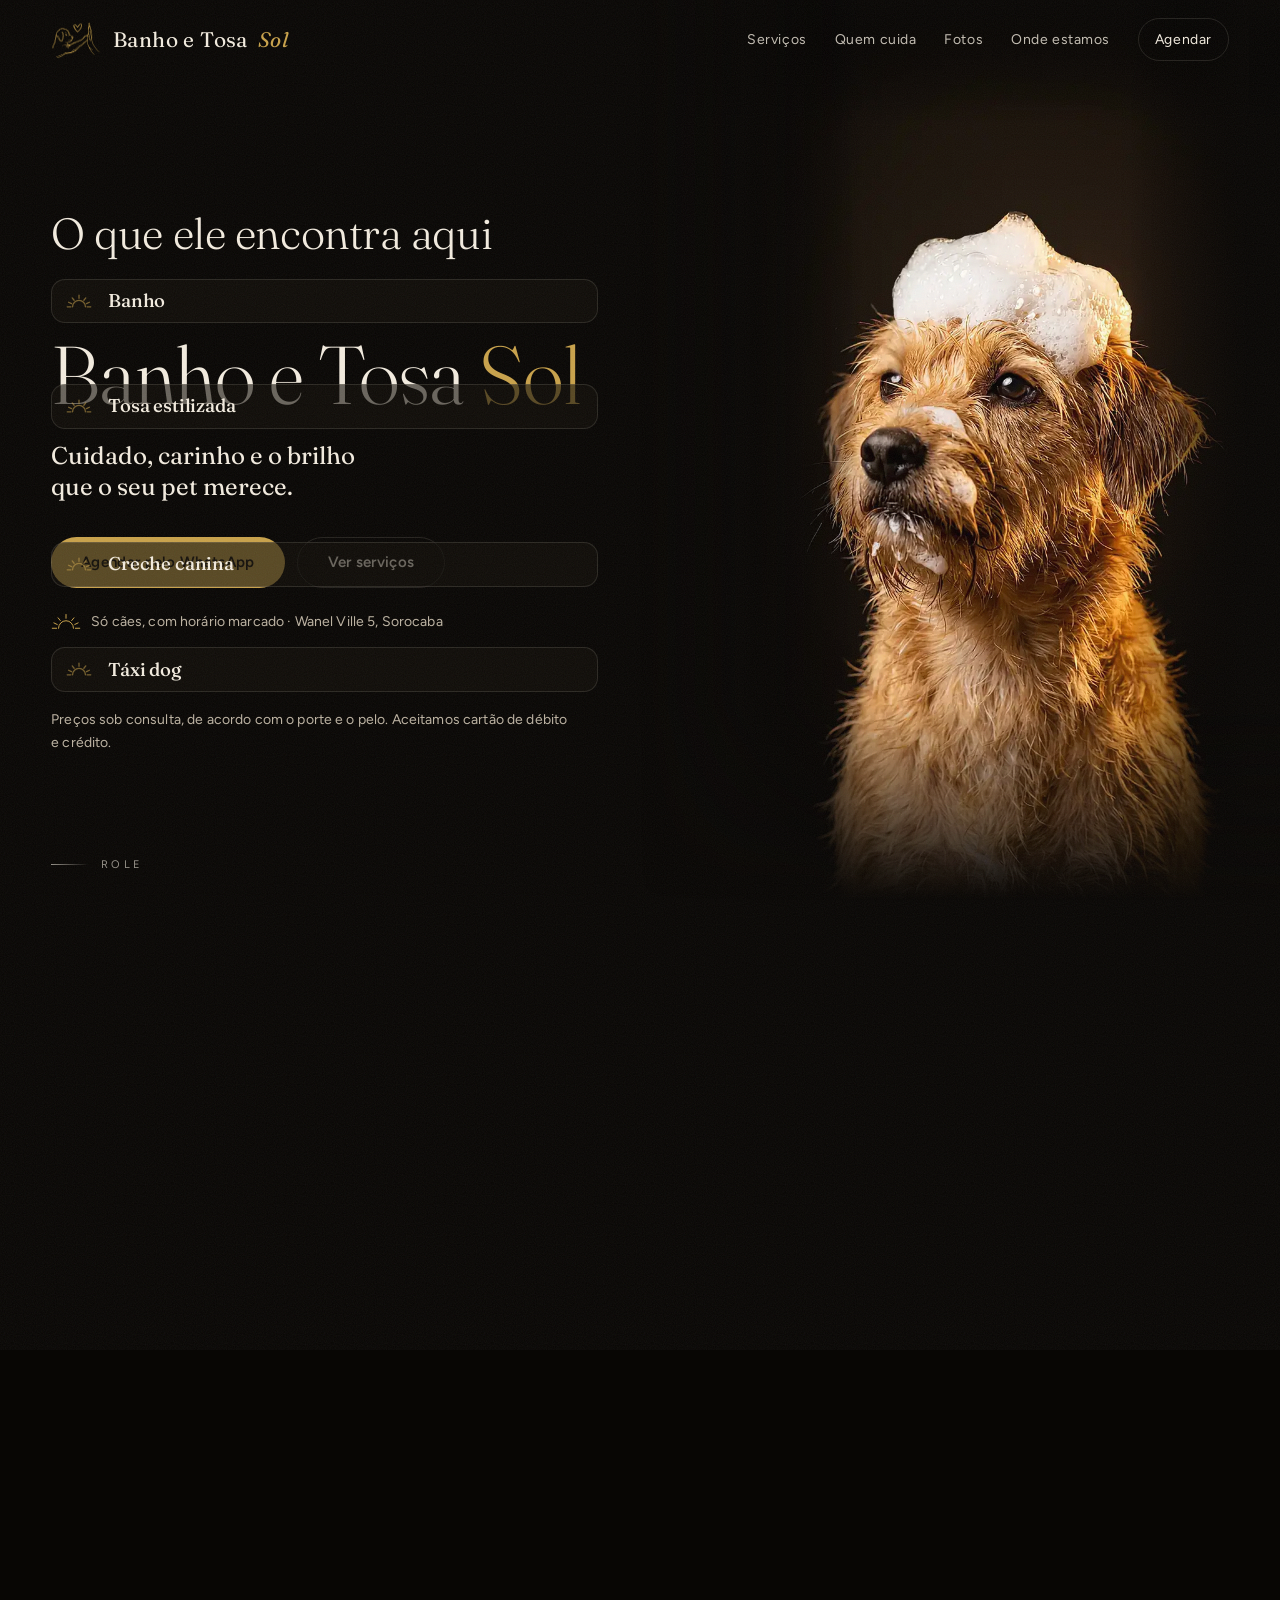
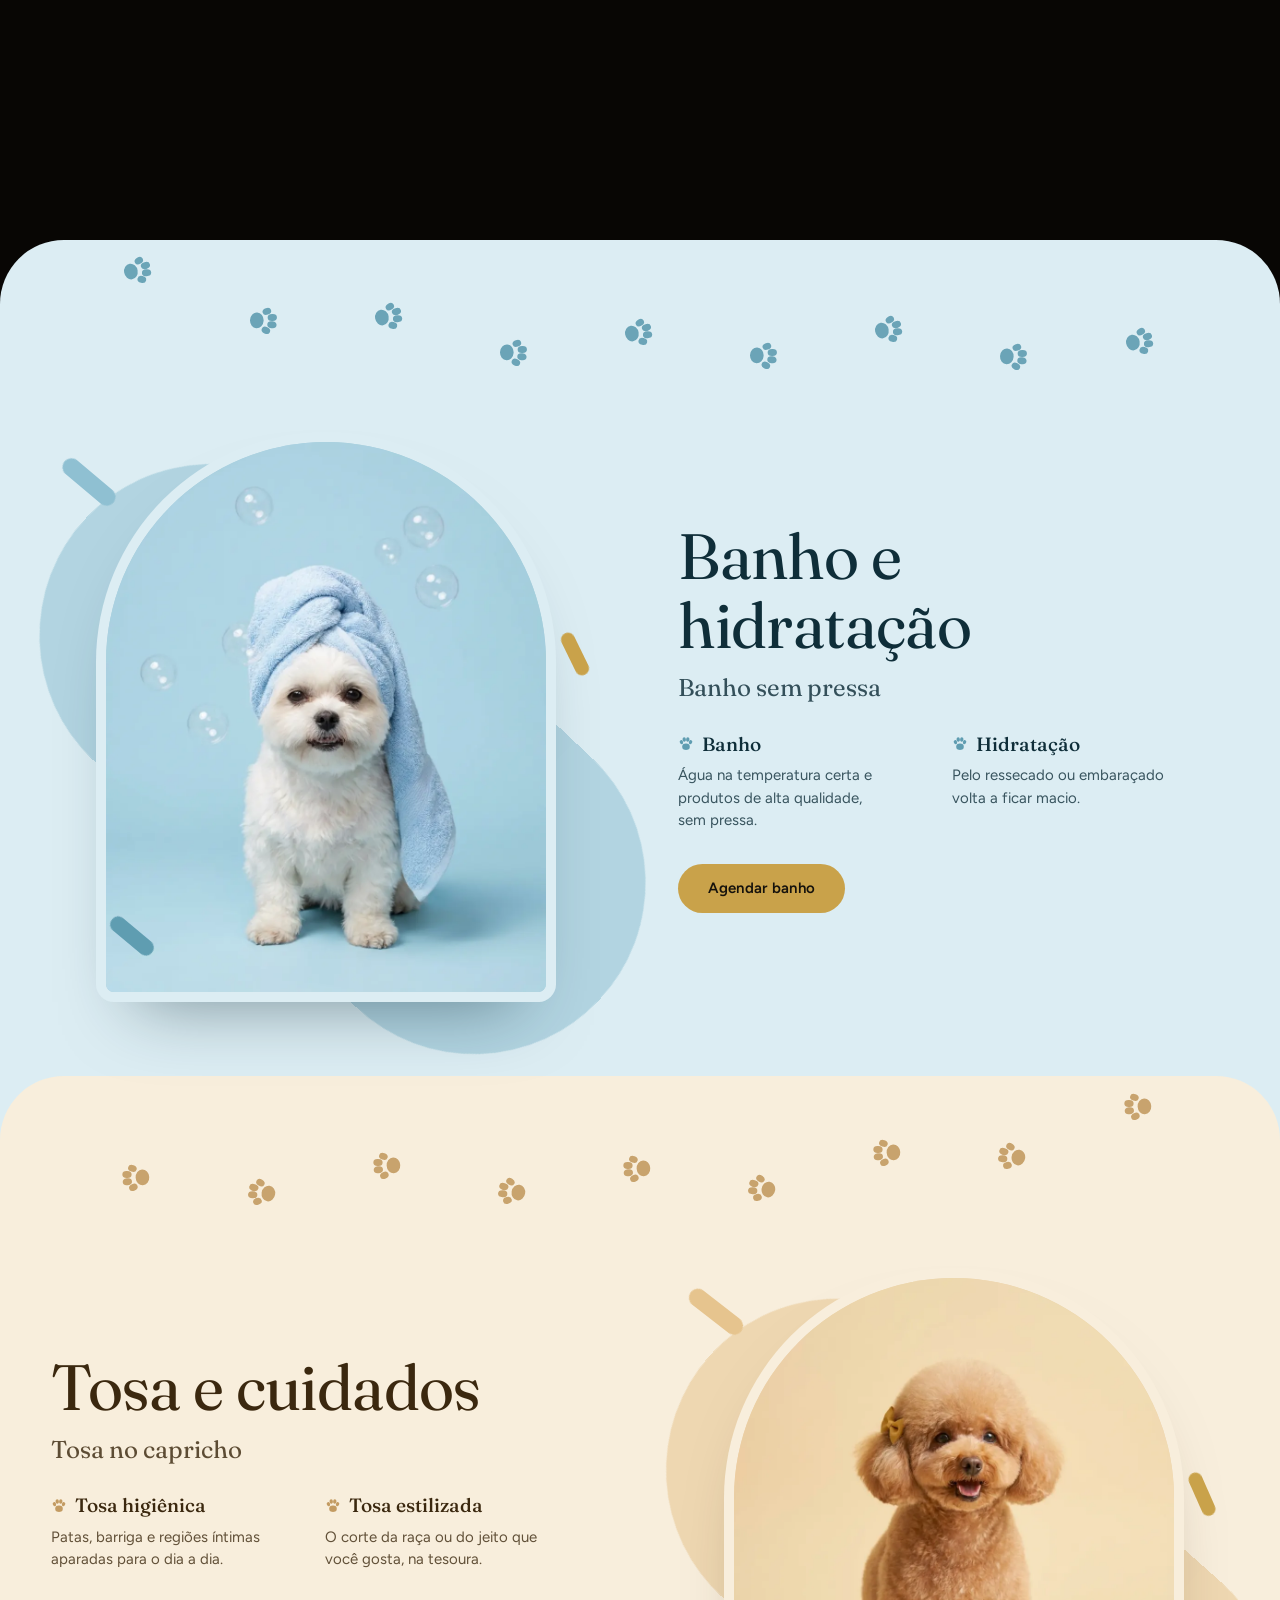
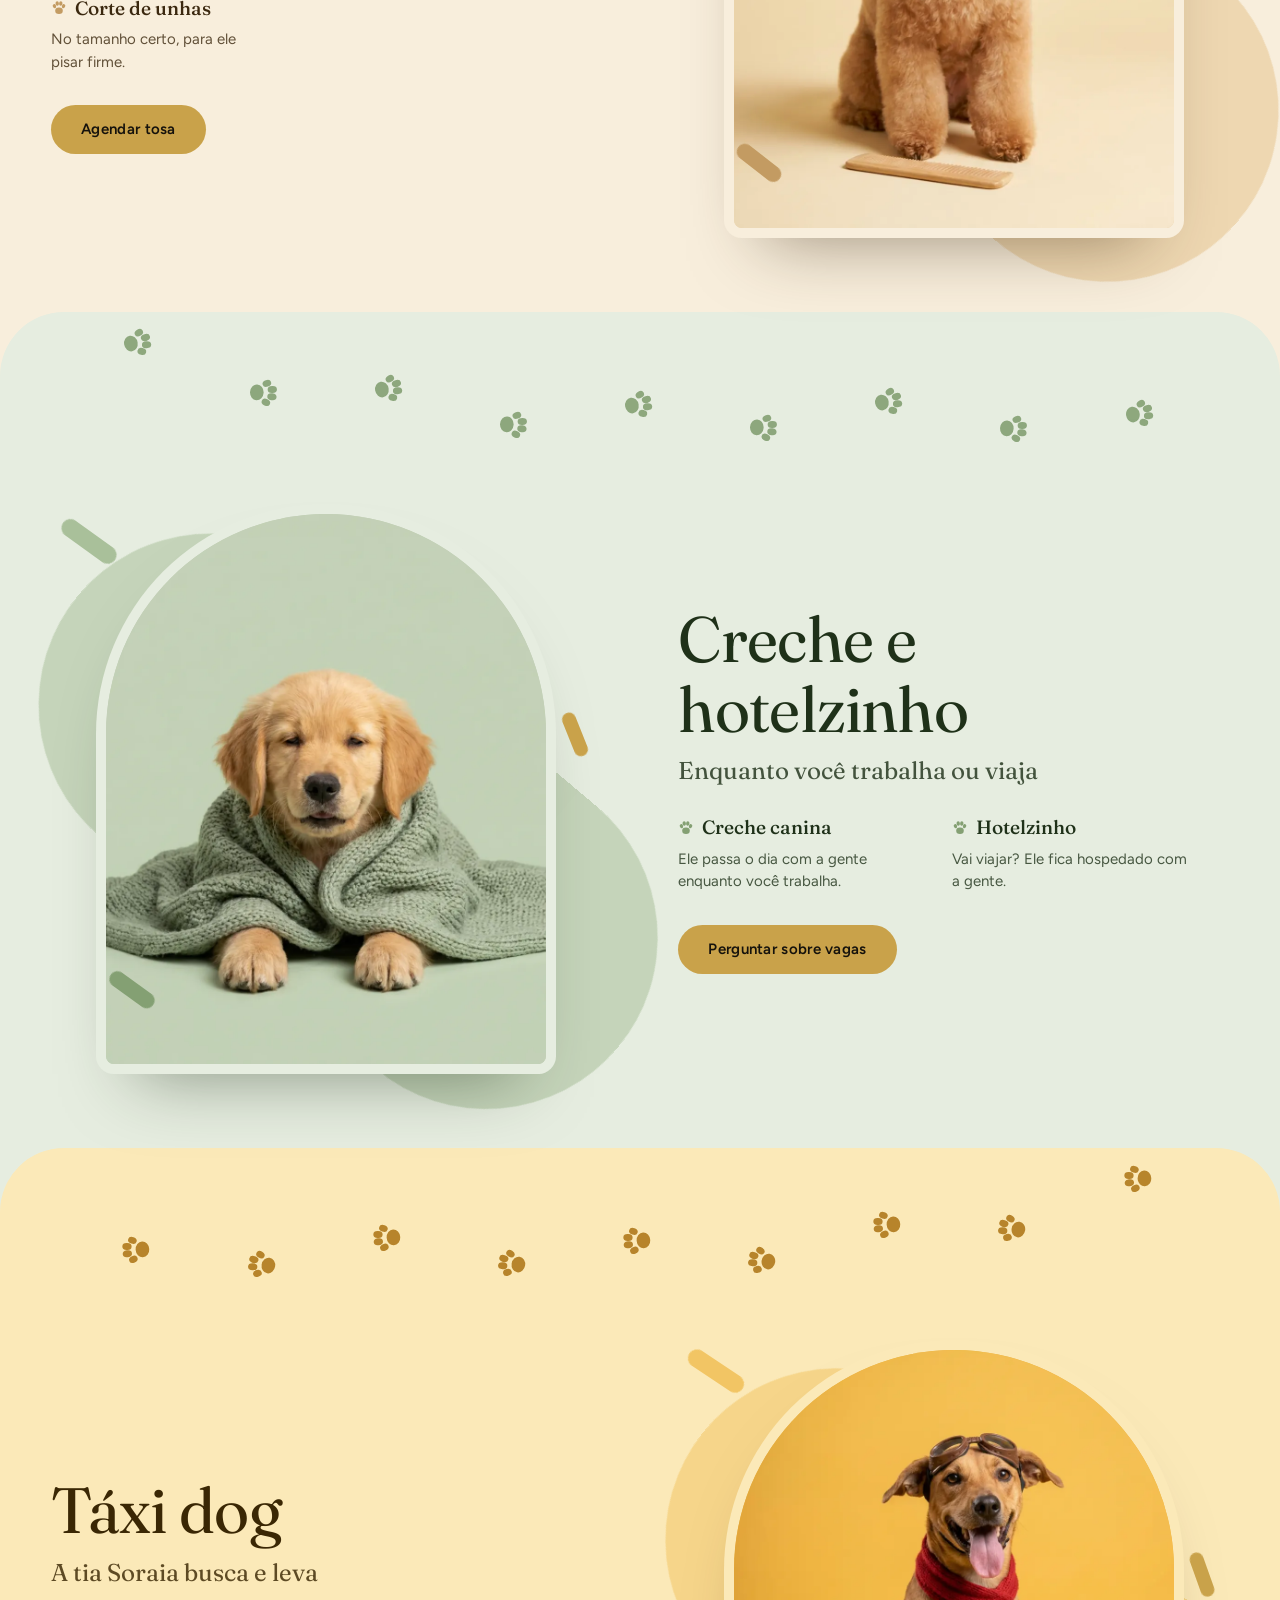
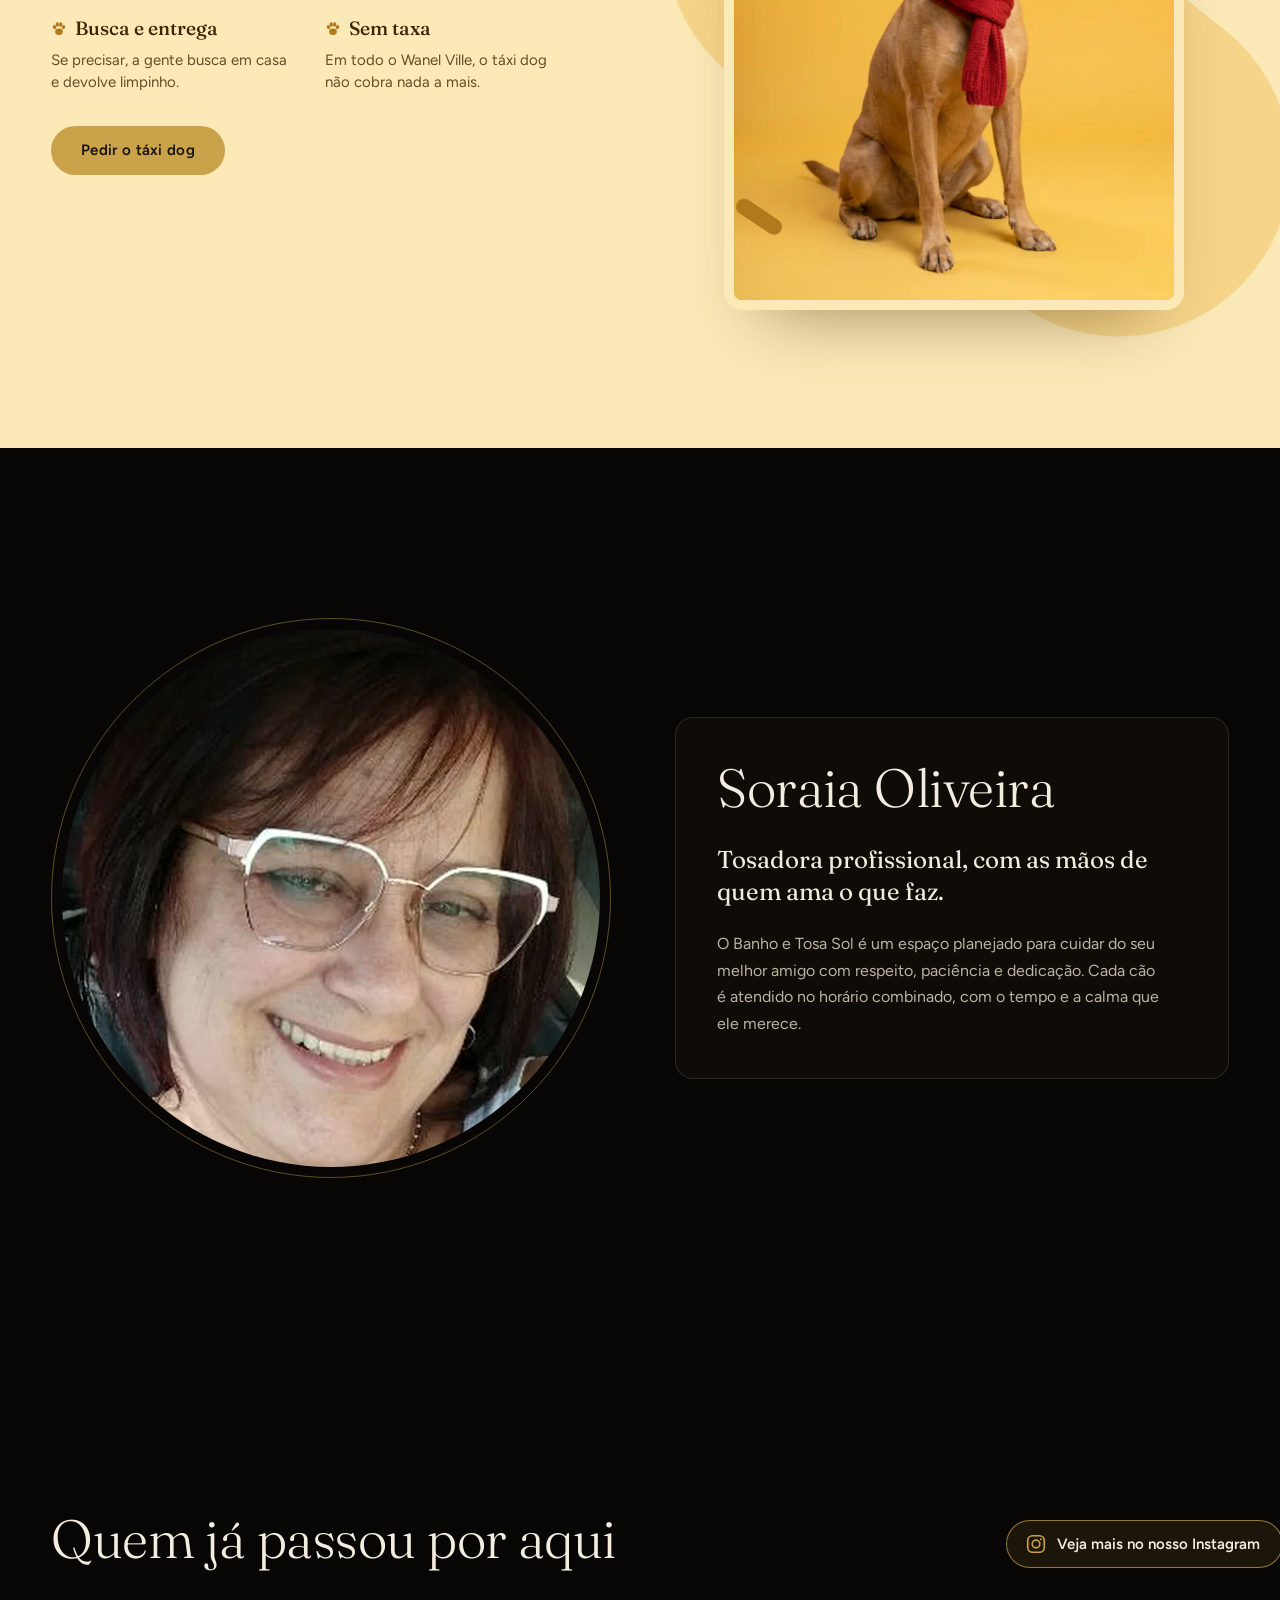
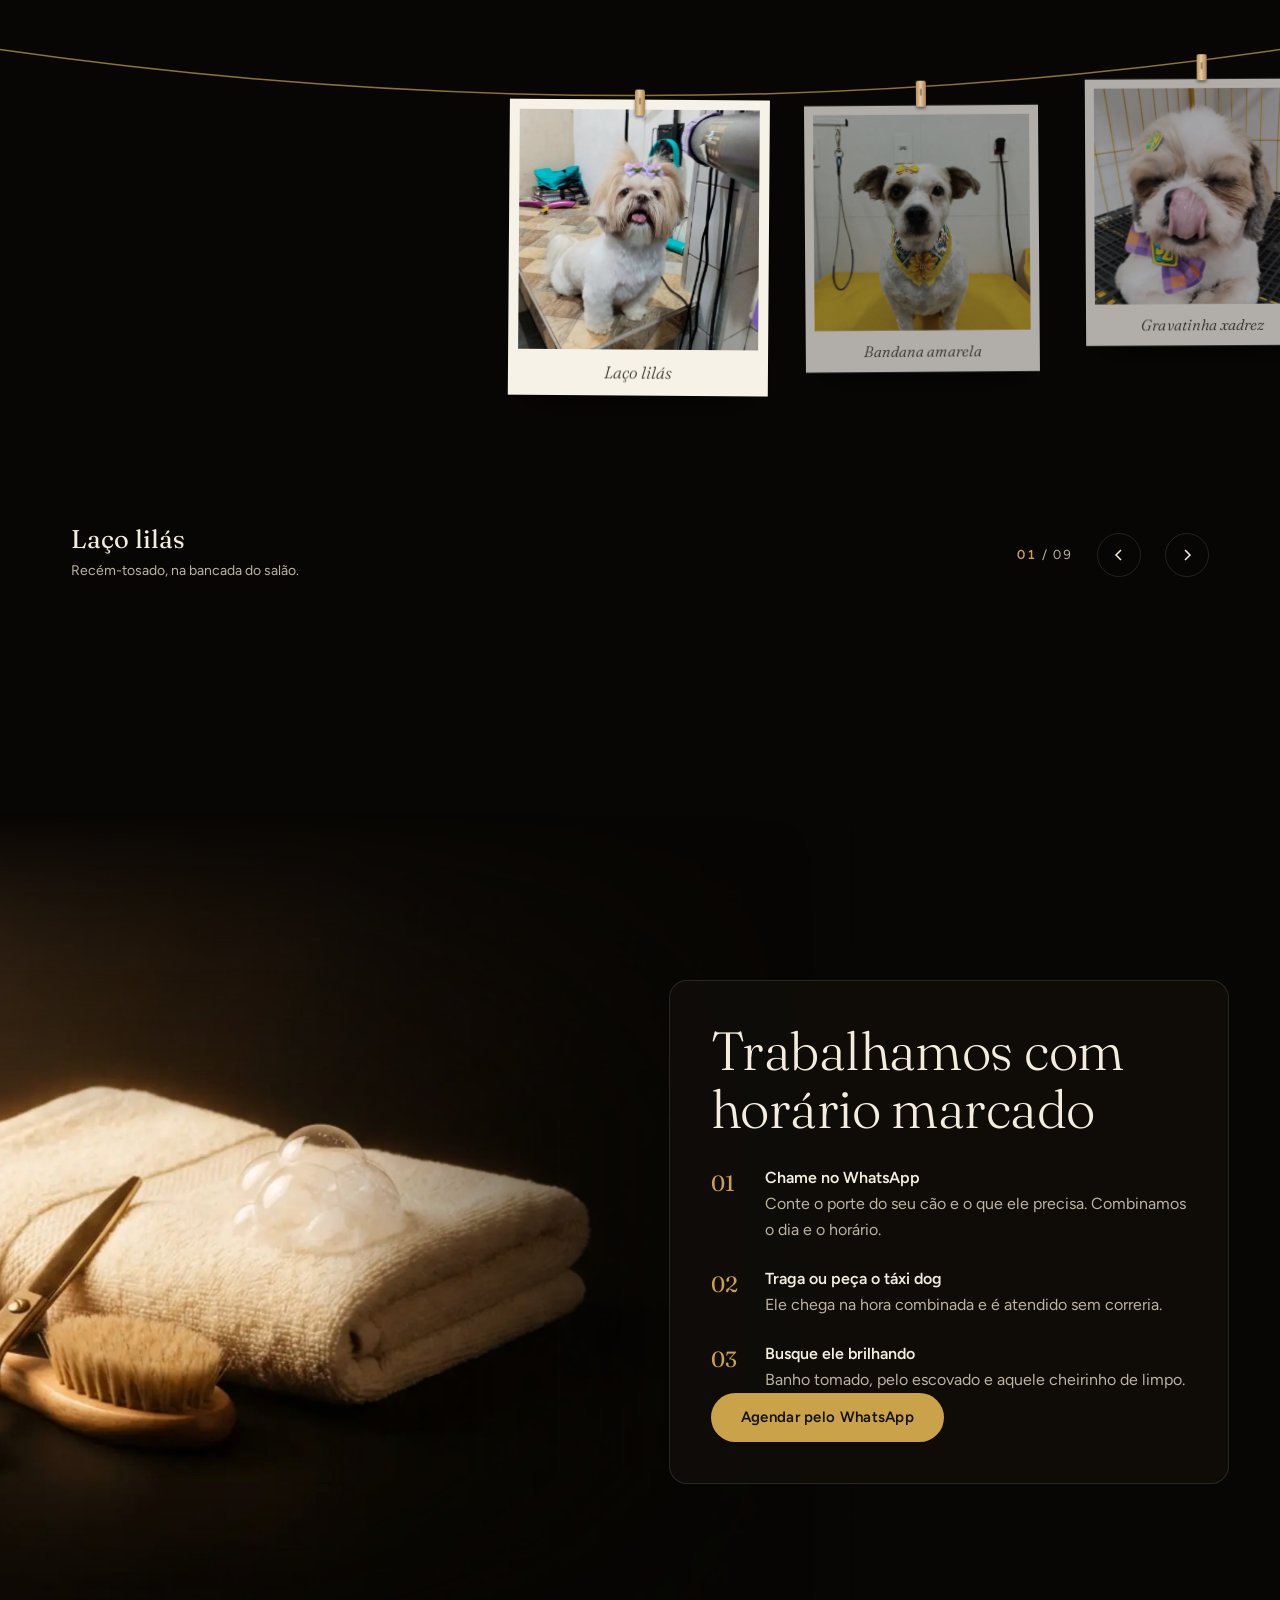
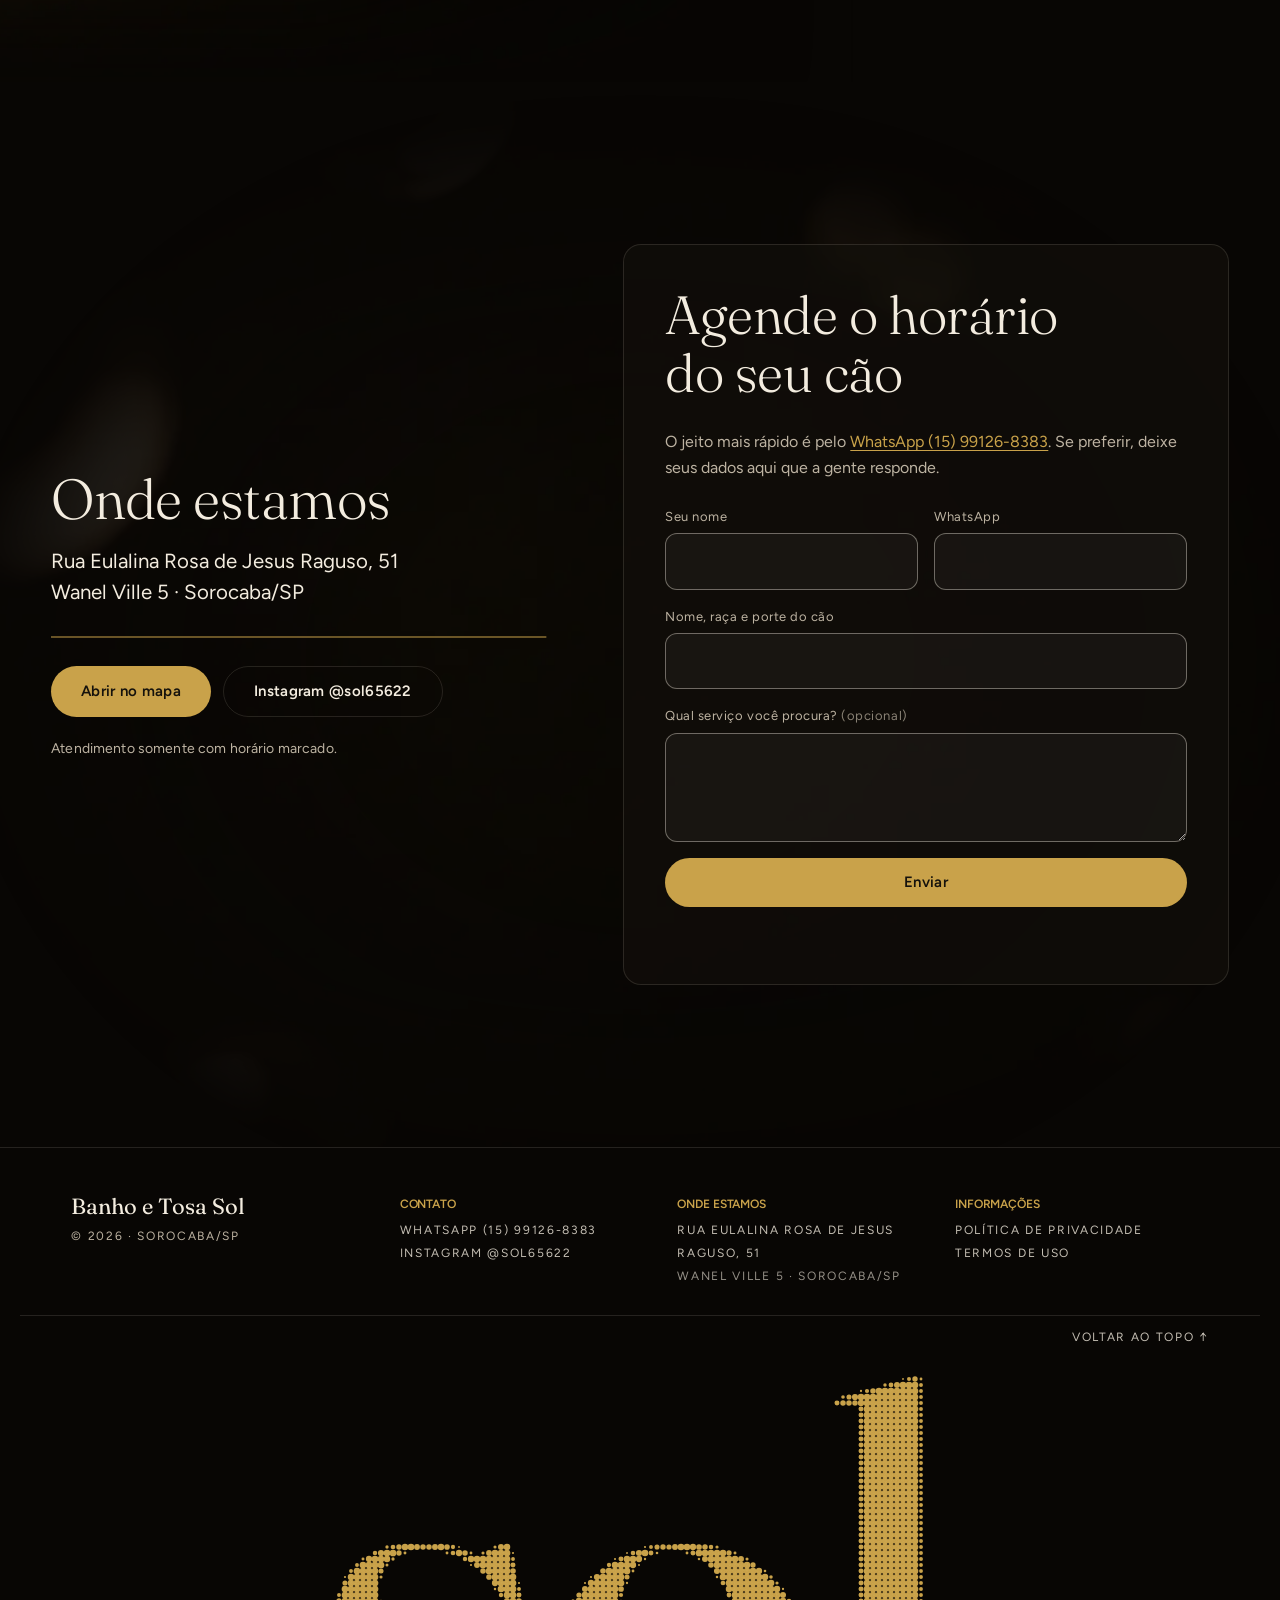
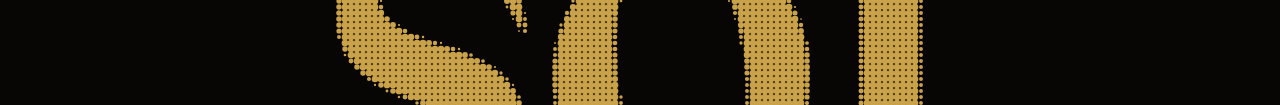
==== commit de7cf326: "SEO: canonical, og, schema, sitemap e robots no subdomínio novo banhoetosasol.netlify.app -> banhoet" ====
--- a/site/index.html
+++ b/site/index.html
@@ -8,9 +8,9 @@
   <meta property="og:title" content="Banho e tosa para cães em Sorocaba | Banho e Tosa Sol">
   <meta property="og:description" content="Cuidado, carinho e o brilho que o seu pet merece. Banho e tosa para cães no Wanel Ville 5, Sorocaba.">
   <!-- Endereço do ar: se mudar de domínio, trocar aqui, no canonical e no og:image -->
-  <link rel="canonical" href="https://banhoetosasol.netlify.app/">
-  <meta property="og:url" content="https://banhoetosasol.netlify.app/">
-  <meta property="og:image" content="https://banhoetosasol.netlify.app/assets/img/og.jpg">
+  <link rel="canonical" href="https://banhoetosa.eduardotorres-dev.com.br/">
+  <meta property="og:url" content="https://banhoetosa.eduardotorres-dev.com.br/">
+  <meta property="og:image" content="https://banhoetosa.eduardotorres-dev.com.br/assets/img/og.jpg">
   <meta property="og:image:width" content="1200">
   <meta property="og:image:height" content="630">
   <meta property="og:type" content="website">
@@ -32,9 +32,9 @@
     "@type": "PetStore",
     "name": "Banho e Tosa Sol",
     "description": "Banho, tosa, hidratação, corte de unhas, creche, hotelzinho e táxi dog para cães, com horário marcado.",
-    "url": "https://banhoetosasol.netlify.app/",
-    "image": "https://banhoetosasol.netlify.app/assets/img/og.jpg",
-    "logo": "https://banhoetosasol.netlify.app/assets/logo-traco.png",
+    "url": "https://banhoetosa.eduardotorres-dev.com.br/",
+    "image": "https://banhoetosa.eduardotorres-dev.com.br/assets/img/og.jpg",
+    "logo": "https://banhoetosa.eduardotorres-dev.com.br/assets/logo-traco.png",
     "paymentAccepted": "Cartão de débito, cartão de crédito",
     "areaServed": "Sorocaba, SP",
     "telephone": "+55 15 99126-8383",
